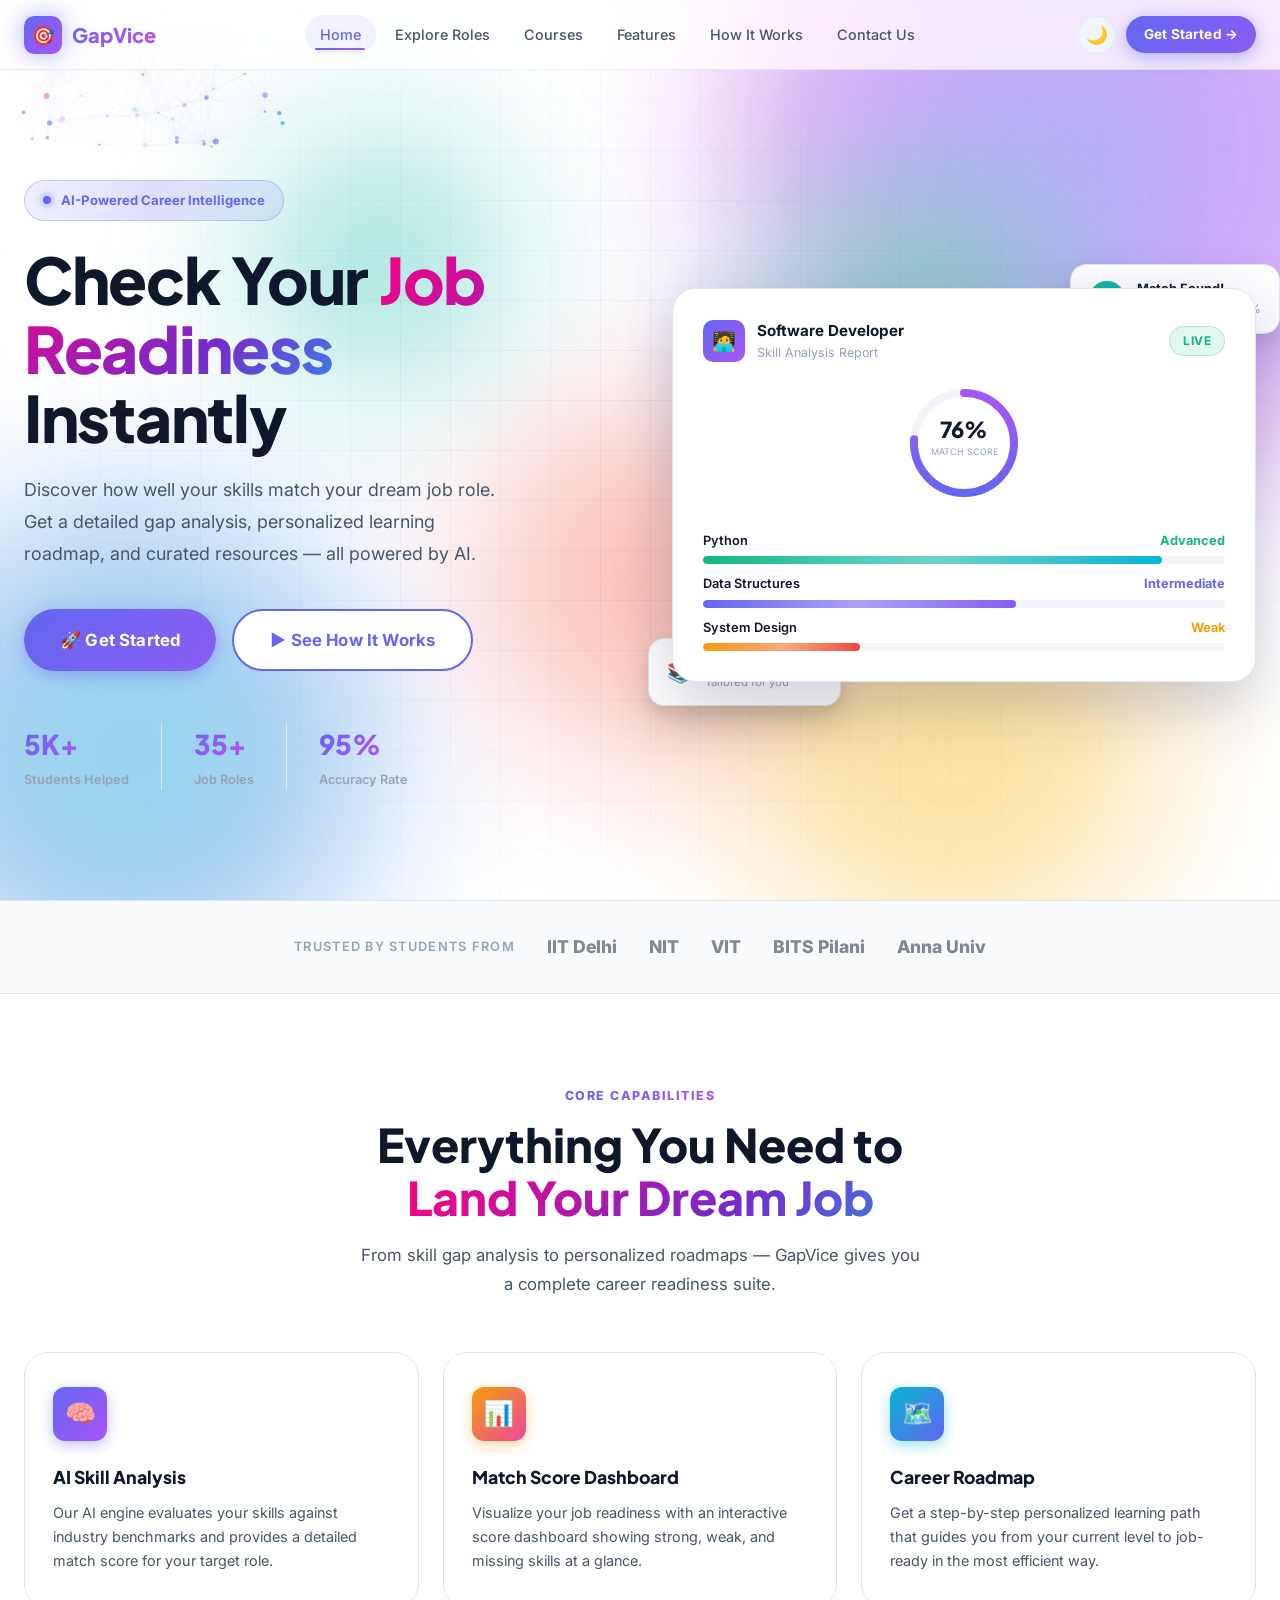
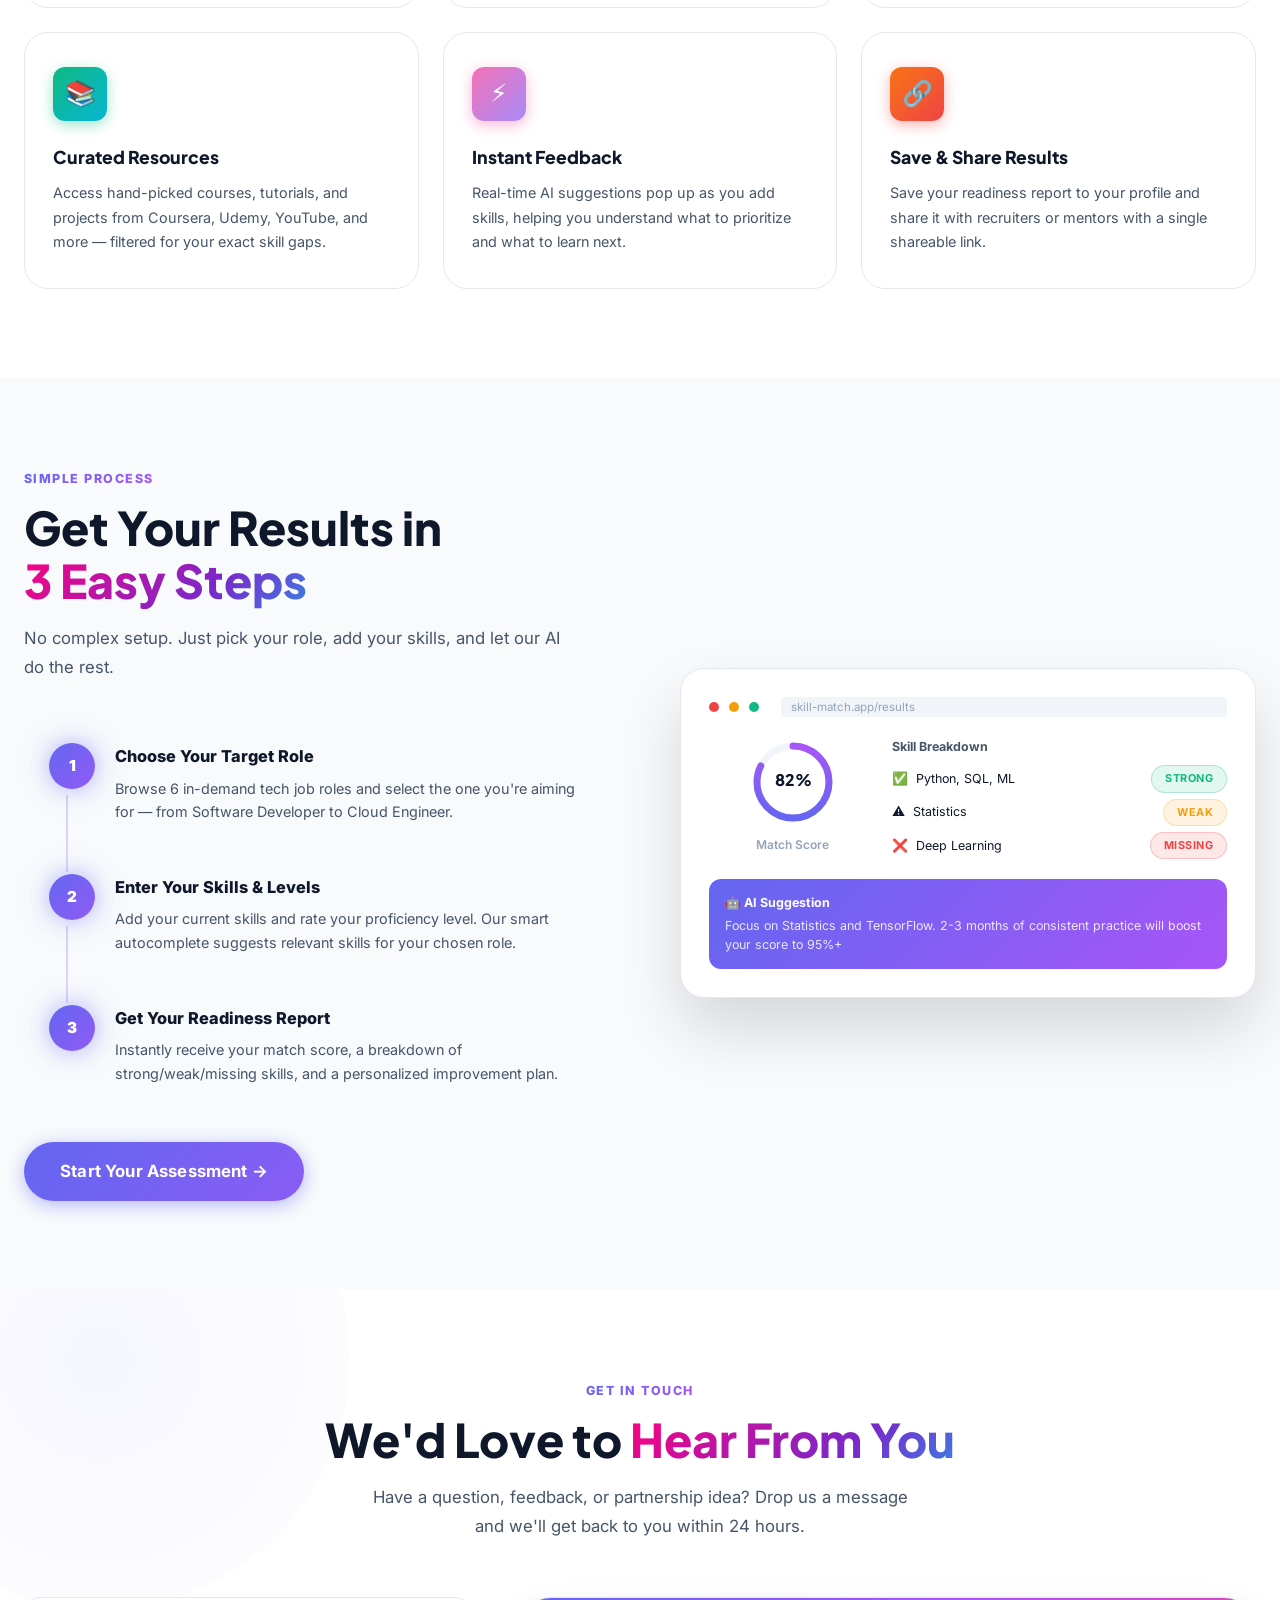
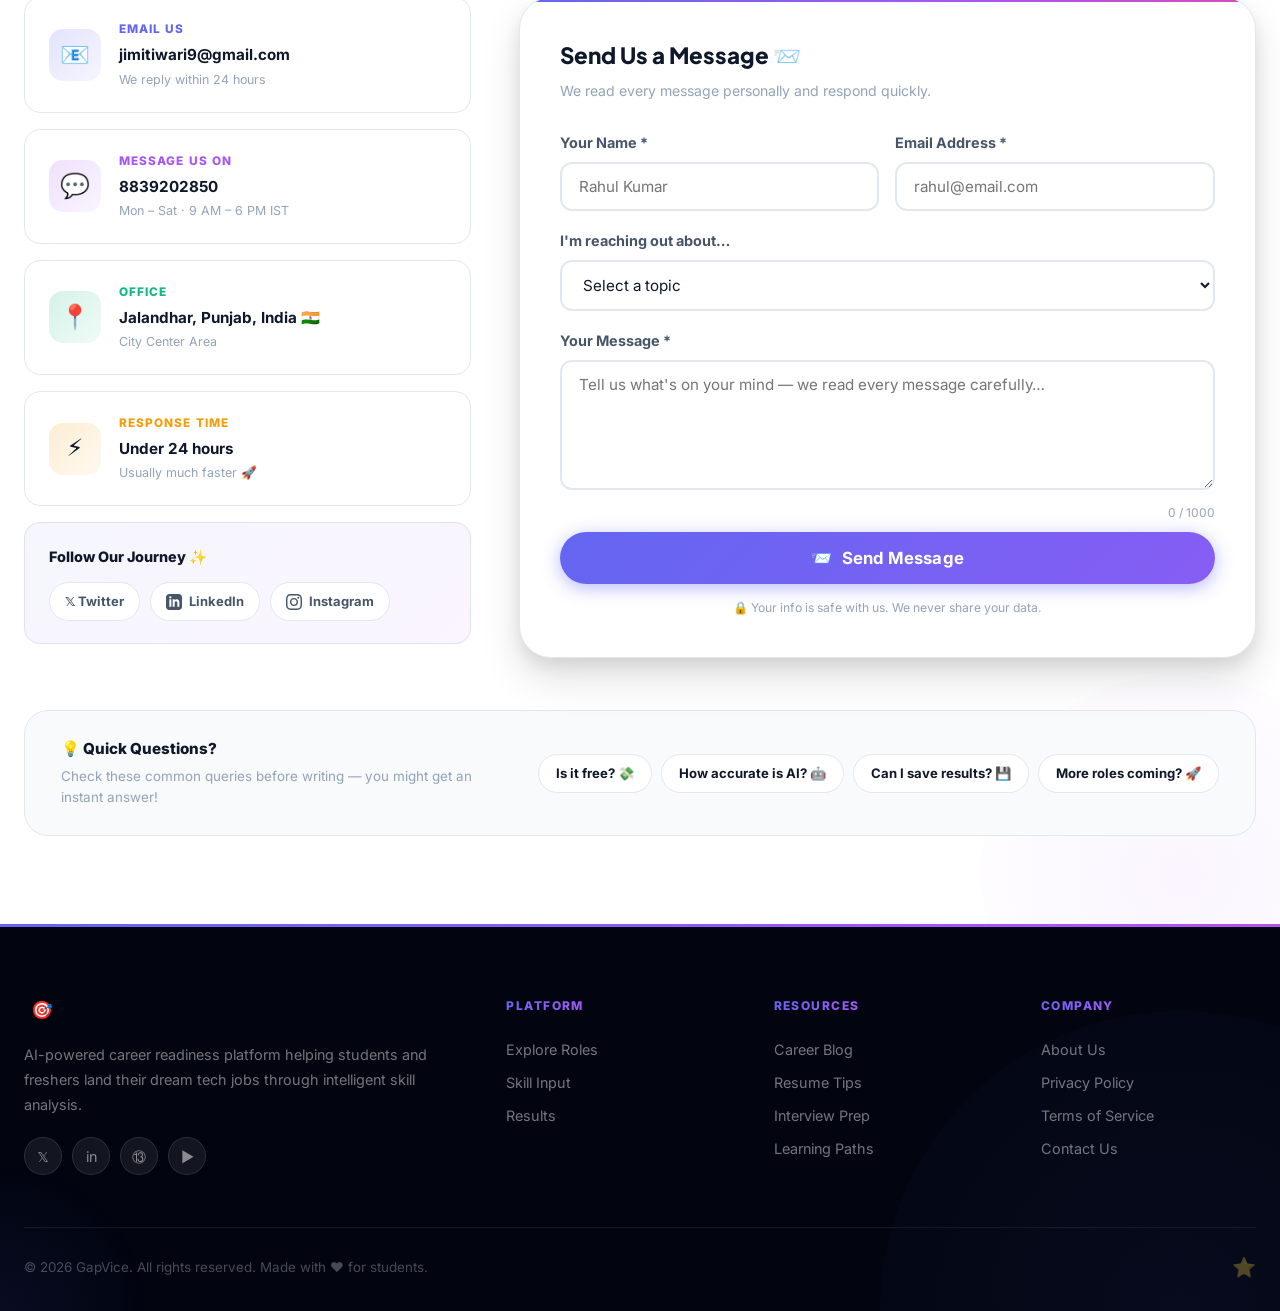
==== index.html @ 38e04fad "Update index.html" ====
<!DOCTYPE html>
<html lang="en" data-theme="light">

<head>
  <meta charset="UTF-8" />
  <meta name="viewport" content="width=device-width, initial-scale=1.0" />
  <title>GapVice — Check Your Job Readiness Instantly</title>
  <title>GapVice - Find Jobs Based on Your Skills</title>

<meta name="description" content="GapVice helps you find the best job roles based on your current skills and guides you to improve.">

<meta name="robots" content="index, follow">
  <link rel="stylesheet" href="styles.css?v=3" />
  <link rel="icon"
    href="data:image/svg+xml,<svg xmlns='http://www.w3.org/2000/svg' viewBox='0 0 100 100'><text y='.9em' font-size='90'>🎯</text></svg>" />
</head>

<body>

  <!-- ══════════ NAVBAR ══════════ -->
  <nav class="navbar" id="navbar">
    <div class="nav-container">
      <a href="index.html" class="nav-logo">
        <div class="logo-icon">🎯</div>
        <span>GapVice </span>
      </a>
      <div class="nav-links">
        <a href="index.html" class="nav-link active">Home</a>
        <a href="roles.html" class="nav-link">Explore Roles</a>
        <a href="courses.html" class="nav-link">Courses</a>
        <a href="#features" class="nav-link">Features</a>
        <a href="#how-it-works" class="nav-link">How It Works</a>
        <a href="#contact" class="nav-link">Contact Us</a>
      </div>
      <div class="nav-actions">
        <button class="btn-dark-mode" id="themeToggle" title="Toggle dark mode">🌙</button>
        <a href="roles.html" class="btn btn-primary btn-sm">Get Started →</a>
        <button class="nav-hamburger" id="hamburger" aria-label="Menu">
          <span></span><span></span><span></span>
        </button>
      </div>
    </div>
  </nav>

  <!-- Mobile Menu -->
  <div class="mobile-menu" id="mobileMenu">
    <a href="index.html" class="mobile-nav-link">🏠 Home</a>
    <a href="roles.html" class="mobile-nav-link">💼 Explore Roles</a>
    <a href="courses.html" class="mobile-nav-link">📚 Courses</a>
    <a href="#features" class="mobile-nav-link">⚡ Features</a>
    <a href="#how-it-works" class="mobile-nav-link">🗺️ How It Works</a>
    <a href="#contact" class="mobile-nav-link">✉️ Contact Us</a>
  </div>

  <!-- ══════════ HERO ══════════ -->
  <section class="hero" id="hero">
    <div class="hero-bg">
      <canvas id="particles-canvas"></canvas>
      <div class="hero-blob hero-blob-1"></div>
      <div class="hero-blob hero-blob-2"></div>
      <div class="hero-blob hero-blob-3"></div>
      <div class="hero-blob hero-blob-4"></div>
      <div class="hero-blob hero-blob-5"></div>
      <div class="hero-blob hero-blob-6"></div>
      <div class="hero-grid-pattern"></div>
    </div>

    <div class="hero-content">
      <!-- Left Column -->
      <div class="hero-left">
        <div class="hero-badge">
          <span class="dot"></span>
          AI-Powered Career Intelligence
        </div>
        <h1 class="hero-title" id="dynamicHeroTitle">
          Check Your <span class="text-gradient">Job Readiness</span><br />Instantly
        </h1>
        <p class="hero-desc" id="dynamicHeroDesc">
          Discover how well your skills match your dream job role. Get a detailed gap analysis, personalized learning
          roadmap, and curated resources — all powered by AI.
        </p>
        <div class="hero-actions">
          <a href="roles.html" class="btn btn-primary btn-lg" id="cta-hero">
            🚀 Get Started
          </a>
          <a href="#how-it-works" class="btn btn-secondary btn-lg">
            ▶ See How It Works
          </a>
        </div>
        <div class="hero-stats">
          <div>
            <div class="hero-stat-value" id="dynamicHeroStatStudents">5K+</div>
            <div class="hero-stat-label">Students Helped</div>
          </div>
          <div style="width:1px;background:var(--border)"></div>
          <div>
            <div class="hero-stat-value" id="dynamicHeroStatRoles">35+</div>
            <div class="hero-stat-label">Job Roles</div>
          </div>
          <div style="width:1px;background:var(--border)"></div>
          <div>
            <div class="hero-stat-value" id="dynamicHeroStatAccuracy">95%</div>
            <div class="hero-stat-label">Accuracy Rate</div>
          </div>
        </div>
      </div>

      <!-- Right Column - Visual -->
      <div class="hero-visual">
        <!-- Float card top-right -->
        <div class="hero-card-float hero-card-float-1">
          <div
            style="width:36px;height:36px;border-radius:50%;background:linear-gradient(135deg,#10b981,#06b6d4);display:flex;align-items:center;justify-content:center;font-size:1.1rem;flex-shrink:0;">
            ✅</div>
          <div>
            <div style="font-size:.8rem;font-weight:700;">Match Found!</div>
            <div style="font-size:.75rem;color:var(--text-muted);">Data Scientist — 84%</div>
          </div>
        </div>

        <!-- Main Card -->
        <div class="hero-card-main">
          <div style="display:flex;align-items:center;gap:12px;margin-bottom:20px;">
            <div
              style="width:42px;height:42px;border-radius:10px;background:linear-gradient(135deg,#6366f1,#a855f7);display:flex;align-items:center;justify-content:center;font-size:1.2rem;">
              🧑‍💻</div>
            <div>
              <div style="font-weight:700;font-size:.95rem;">Software Developer</div>
              <div style="font-size:.78rem;color:var(--text-muted);">Skill Analysis Report</div>
            </div>
            <div class="badge badge-success" style="margin-left:auto;">Live</div>
          </div>

          <!-- Mini circular score -->
          <div style="text-align:center;margin:16px 0 20px;">
            <svg width="120" height="120" viewBox="0 0 120 120">
              <circle cx="60" cy="60" r="50" fill="none" stroke="var(--surface)" stroke-width="8" />
              <circle cx="60" cy="60" r="50" fill="none" stroke="url(#heroGrad)" stroke-width="8" stroke-linecap="round"
                stroke-dasharray="314" stroke-dashoffset="75" transform="rotate(-90 60 60)" />
              <defs>
                <linearGradient id="heroGrad" x1="0%" y1="0%" x2="100%" y2="0%">
                  <stop offset="0%" stop-color="#6366f1" />
                  <stop offset="100%" stop-color="#a855f7" />
                </linearGradient>
              </defs>
              <text x="60" y="55" text-anchor="middle" font-size="22" font-weight="800" fill="var(--text-primary)"
                font-family="'Plus Jakarta Sans',sans-serif">76%</text>
              <text x="60" y="72" text-anchor="middle" font-size="9" fill="var(--text-muted)"
                font-family="Inter,sans-serif">MATCH SCORE</text>
            </svg>
          </div>

          <!-- Skill bars -->
          <div style="display:flex;flex-direction:column;gap:10px;">
            <div>
              <div style="display:flex;justify-content:space-between;font-size:.8rem;margin-bottom:5px;"><span
                  style="font-weight:600;">Python</span><span
                  style="color:var(--success);font-weight:700;">Advanced</span></div>
              <div class="progress-bar-wrap">
                <div class="progress-bar-fill" style="width:88%;background:linear-gradient(90deg,#10b981,#06b6d4);">
                </div>
              </div>
            </div>
            <div>
              <div style="display:flex;justify-content:space-between;font-size:.8rem;margin-bottom:5px;"><span
                  style="font-weight:600;">Data Structures</span><span
                  style="color:var(--primary);font-weight:700;">Intermediate</span></div>
              <div class="progress-bar-wrap">
                <div class="progress-bar-fill" style="width:60%;"></div>
              </div>
            </div>
            <div>
              <div style="display:flex;justify-content:space-between;font-size:.8rem;margin-bottom:5px;"><span
                  style="font-weight:600;">System Design</span><span
                  style="color:var(--warning);font-weight:700;">Weak</span></div>
              <div class="progress-bar-wrap">
                <div class="progress-bar-fill" style="width:30%;background:linear-gradient(90deg,#f59e0b,#ef4444);">
                </div>
              </div>
            </div>
          </div>
        </div>

        <!-- Float card bottom-left -->
        <div class="hero-card-float hero-card-float-2">
          <div style="font-size:1.3rem;">📚</div>
          <div>
            <div style="font-size:.78rem;font-weight:700;">3 Resources Found</div>
            <div style="font-size:.72rem;color:var(--text-muted);">Tailored for you</div>
          </div>
        </div>
      </div>
    </div>
  </section>

  <!-- ══════════ TRUSTED BY ══════════ -->
  <section
    style="padding:32px 0;border-top:1px solid var(--border);border-bottom:1px solid var(--border);background:var(--bg-secondary);">
    <div class="container">
      <div style="display:flex;align-items:center;gap:32px;flex-wrap:wrap;justify-content:center;">
        <span
          style="font-size:.8rem;font-weight:600;color:var(--text-muted);text-transform:uppercase;letter-spacing:.1em;">Trusted
          by students from</span>
        <div style="display:flex;gap:32px;flex-wrap:wrap;align-items:center;opacity:.5;">
          <span style="font-weight:800;font-size:1.1rem;">IIT Delhi</span>
          <span style="font-weight:800;font-size:1.1rem;">NIT</span>
          <span style="font-weight:800;font-size:1.1rem;">VIT</span>
          <span style="font-weight:800;font-size:1.1rem;">BITS Pilani</span>
          <span style="font-weight:800;font-size:1.1rem;">Anna Univ</span>
        </div>
      </div>
    </div>
  </section>

  <!-- ══════════ FEATURES ══════════ -->
  <section class="section" id="features">
    <div class="container">
      <div class="text-center" style="margin-bottom:52px;">
        <div class="section-label reveal">Core Capabilities</div>
        <h2 class="section-title reveal animate-delay-1">Everything You Need to<br /><span class="text-gradient">Land
            Your Dream Job</span></h2>
        <p class="section-desc reveal animate-delay-2" style="margin:0 auto;">From skill gap analysis to personalized
          roadmaps — GapVice gives you a complete career readiness suite.</p>
      </div>
      <div class="features-grid">
        <div class="feature-card reveal">
          <div class="feature-icon feature-icon-1">🧠</div>
          <div class="feature-title">AI Skill Analysis</div>
          <div class="feature-desc">Our AI engine evaluates your skills against industry benchmarks and provides a
            detailed match score for your target role.</div>
        </div>
        <div class="feature-card reveal animate-delay-1">
          <div class="feature-icon feature-icon-2">📊</div>
          <div class="feature-title">Match Score Dashboard</div>
          <div class="feature-desc">Visualize your job readiness with an interactive score dashboard showing strong,
            weak, and missing skills at a glance.</div>
        </div>
        <div class="feature-card reveal animate-delay-2">
          <div class="feature-icon feature-icon-3">🗺️</div>
          <div class="feature-title">Career Roadmap</div>
          <div class="feature-desc">Get a step-by-step personalized learning path that guides you from your current
            level to job-ready in the most efficient way.</div>
        </div>
        <div class="feature-card reveal animate-delay-3">
          <div class="feature-icon feature-icon-4">📚</div>
          <div class="feature-title">Curated Resources</div>
          <div class="feature-desc">Access hand-picked courses, tutorials, and projects from Coursera, Udemy, YouTube,
            and more — filtered for your exact skill gaps.</div>
        </div>
        <div class="feature-card reveal animate-delay-4">
          <div class="feature-icon feature-icon-5">⚡</div>
          <div class="feature-title">Instant Feedback</div>
          <div class="feature-desc">Real-time AI suggestions pop up as you add skills, helping you understand what to
            prioritize and what to learn next.</div>
        </div>
        <div class="feature-card reveal animate-delay-5">
          <div class="feature-icon feature-icon-6">🔗</div>
          <div class="feature-title">Save & Share Results</div>
          <div class="feature-desc">Save your readiness report to your profile and share it with recruiters or mentors
            with a single shareable link.</div>
        </div>
      </div>
    </div>
  </section>

  <!-- ══════════ HOW IT WORKS ══════════ -->
  <section class="section" id="how-it-works" style="background:var(--bg-secondary);">
    <div class="container">
      <div class="how-it-works-grid">
        <div>
          <div class="section-label reveal">Simple Process</div>
          <h2 class="section-title reveal animate-delay-1">Get Your Results in<br /><span class="text-gradient">3 Easy
              Steps</span></h2>
          <p class="section-desc reveal animate-delay-2">No complex setup. Just pick your role, add your skills, and let
            our AI do the rest.</p>
          <div style="margin-top:36px;">
            <div class="how-step reveal animate-delay-1">
              <div class="how-step-num">1</div>
              <div>
                <div class="how-step-title">Choose Your Target Role</div>
                <div class="how-step-desc">Browse 6 in-demand tech job roles and select the one you're aiming for — from
                  Software Developer to Cloud Engineer.</div>
              </div>
            </div>
            <div class="how-step reveal animate-delay-2">
              <div class="how-step-num">2</div>
              <div>
                <div class="how-step-title">Enter Your Skills & Levels</div>
                <div class="how-step-desc">Add your current skills and rate your proficiency level. Our smart
                  autocomplete suggests relevant skills for your chosen role.</div>
              </div>
            </div>
            <div class="how-step reveal animate-delay-3" style="margin-bottom:0;">
              <div class="how-step-num">3</div>
              <div>
                <div class="how-step-title">Get Your Readiness Report</div>
                <div class="how-step-desc">Instantly receive your match score, a breakdown of strong/weak/missing
                  skills, and a personalized improvement plan.</div>
              </div>
            </div>
          </div>
          <div style="margin-top:32px;" class="reveal animate-delay-4">
            <a href="roles.html" class="btn btn-primary btn-lg">Start Your Assessment →</a>
          </div>
        </div>
        <div class="reveal animate-delay-2">
          <!-- Visual mockup of Results Page -->
          <div
            style="background:var(--bg-card);border:1px solid var(--border);border-radius:var(--radius-lg);padding:28px;box-shadow:var(--shadow-xl);">
            <div style="display:flex;align-items:center;gap:10px;margin-bottom:20px;">
              <div style="width:10px;height:10px;border-radius:50%;background:#ef4444;"></div>
              <div style="width:10px;height:10px;border-radius:50%;background:#f59e0b;"></div>
              <div style="width:10px;height:10px;border-radius:50%;background:#10b981;"></div>
              <div
                style="flex:1;background:var(--surface);border-radius:4px;height:20px;margin-left:12px;display:flex;align-items:center;padding:0 10px;font-size:.72rem;color:var(--text-muted);">
                skill-match.app/results</div>
            </div>
            <div style="display:flex;gap:16px;margin-bottom:20px;">
              <div style="text-align:center;flex:1;">
                <svg width="90" height="90" viewBox="0 0 90 90">
                  <circle cx="45" cy="45" r="36" fill="none" stroke="var(--surface)" stroke-width="7" />
                  <circle cx="45" cy="45" r="36" fill="none" stroke="url(#g1)" stroke-width="7" stroke-linecap="round"
                    stroke-dasharray="226" stroke-dashoffset="40" transform="rotate(-90 45 45)" />
                  <defs>
                    <linearGradient id="g1" x1="0%" y1="0%" x2="100%">
                      <stop offset="0%" stop-color="#6366f1" />
                      <stop offset="100%" stop-color="#a855f7" />
                    </linearGradient>
                  </defs>
                  <text x="45" y="49" text-anchor="middle" font-size="16" font-weight="800" fill="var(--text-primary)"
                    font-family="'Plus Jakarta Sans',sans-serif">82%</text>
                </svg>
                <div style="font-size:.75rem;color:var(--text-muted);font-weight:600;">Match Score</div>
              </div>
              <div style="flex:2;">
                <div style="font-size:.78rem;font-weight:700;margin-bottom:8px;color:var(--text-secondary);">Skill
                  Breakdown</div>
                <div style="display:flex;flex-direction:column;gap:6px;">
                  <div style="display:flex;align-items:center;gap:8px;"><span style="font-size:.8rem;">✅</span><span
                      style="font-size:.78rem;flex:1;">Python, SQL, ML</span><span class="badge badge-success"
                      style="font-size:.68rem;">Strong</span></div>
                  <div style="display:flex;align-items:center;gap:8px;"><span style="font-size:.8rem;">⚠️</span><span
                      style="font-size:.78rem;flex:1;">Statistics</span><span class="badge badge-warning"
                      style="font-size:.68rem;">Weak</span></div>
                  <div style="display:flex;align-items:center;gap:8px;"><span style="font-size:.8rem;">❌</span><span
                      style="font-size:.78rem;flex:1;">Deep Learning</span><span class="badge badge-danger"
                      style="font-size:.68rem;">Missing</span></div>
                </div>
              </div>
            </div>
            <div
              style="background:linear-gradient(135deg,#6366f1,#a855f7);border-radius:var(--radius);padding:14px 16px;color:#fff;">
              <div style="font-size:.78rem;font-weight:700;margin-bottom:4px;">🤖 AI Suggestion</div>
              <div style="font-size:.78rem;opacity:.85;line-height:1.5;">Focus on Statistics and TensorFlow. 2-3 months
                of consistent practice will boost your score to 95%+</div>
            </div>
          </div>
        </div>
      </div>
    </div>
  </section>





  <!-- ══════════ CONTACT US ══════════ -->
  <section class="section" id="contact" style="background:var(--bg);position:relative;overflow:hidden;">

    <!-- Ambient orbs -->
    <div
      style="position:absolute;width:500px;height:500px;border-radius:50%;background:radial-gradient(circle,rgba(99,102,241,.06),transparent);top:-180px;left:-150px;pointer-events:none;">
    </div>
    <div
      style="position:absolute;width:400px;height:400px;border-radius:50%;background:radial-gradient(circle,rgba(168,85,247,.06),transparent);bottom:-150px;right:-100px;pointer-events:none;animation:float 7s ease-in-out infinite;">
    </div>

    <div class="container" style="position:relative;z-index:1;">

      <!-- Header -->
      <div class="text-center" style="margin-bottom:56px;">
        <div class="section-label reveal">Get In Touch</div>
        <h2 class="section-title reveal animate-delay-1">We'd Love to <span class="text-gradient">Hear From You</span>
        </h2>
        <p class="section-desc reveal animate-delay-2" style="margin:0 auto;">Have a question, feedback, or partnership
          idea? Drop us a message and we'll get back to you within 24 hours.</p>
      </div>

      <div class="contact-grid">

        <!-- LEFT: Info Cards -->
        <div style="display:flex;flex-direction:column;gap:16px;" class="reveal-left">

          <a href="mailto:jimitiwari9@gmil.com" id="dynamicEmailLink"
            style="display:flex;align-items:center;gap:18px;padding:22px 24px;background:var(--bg-card);border:1px solid var(--border);border-radius:var(--radius-md);transition:all .35s cubic-bezier(.34,1.56,.64,1);"
            onmouseover="this.style.transform='translateX(8px)';this.style.borderColor='rgba(99,102,241,.35)';this.style.boxShadow='0 10px 30px rgba(99,102,241,.1)'"
            onmouseout="this.style.transform='';this.style.borderColor='';this.style.boxShadow=''">
            <div
              style="width:52px;height:52px;border-radius:14px;background:linear-gradient(135deg,rgba(99,102,241,.18),rgba(99,102,241,.06));display:flex;align-items:center;justify-content:center;font-size:1.5rem;flex-shrink:0;">
              📧</div>
            <div>
              <div
                style="font-size:.74rem;font-weight:800;text-transform:uppercase;letter-spacing:.09em;color:var(--primary);margin-bottom:4px;">
                Email Us</div>
              <div style="font-weight:700;font-size:.95rem;color:var(--text-primary);" id="dynamicEmailText">
                jimitiwari9@gmail.com</div>
              <div style="font-size:.78rem;color:var(--text-muted);margin-top:2px;">We reply within 24 hours</div>
            </div>
          </a>

          <div
            style="display:flex;align-items:center;gap:18px;padding:22px 24px;background:var(--bg-card);border:1px solid var(--border);border-radius:var(--radius-md);transition:all .35s cubic-bezier(.34,1.56,.64,1);"
            onmouseover="this.style.transform='translateX(8px)';this.style.borderColor='rgba(168,85,247,.35)';this.style.boxShadow='0 10px 30px rgba(168,85,247,.1)'"
            onmouseout="this.style.transform='';this.style.borderColor='';this.style.boxShadow=''">
            <div
              style="width:52px;height:52px;border-radius:14px;background:linear-gradient(135deg,rgba(168,85,247,.18),rgba(168,85,247,.06));display:flex;align-items:center;justify-content:center;font-size:1.5rem;flex-shrink:0;">
              💬</div>
            <div>
              <div
                style="font-size:.74rem;font-weight:800;text-transform:uppercase;letter-spacing:.09em;color:var(--secondary);margin-bottom:4px;">
                Message Us on</div>
              <div style="font-weight:700;font-size:.95rem;">8839202850</div>
              <div style="font-size:.78rem;color:var(--text-muted);margin-top:2px;">Mon – Sat · 9 AM – 6 PM IST</div>
            </div>
          </div>

          <div
            style="display:flex;align-items:center;gap:18px;padding:22px 24px;background:var(--bg-card);border:1px solid var(--border);border-radius:var(--radius-md);transition:all .35s cubic-bezier(.34,1.56,.64,1);"
            onmouseover="this.style.transform='translateX(8px)';this.style.borderColor='rgba(16,185,129,.35)';this.style.boxShadow='0 10px 30px rgba(16,185,129,.1)'"
            onmouseout="this.style.transform='';this.style.borderColor='';this.style.boxShadow=''">
            <div
              style="width:52px;height:52px;border-radius:14px;background:linear-gradient(135deg,rgba(16,185,129,.18),rgba(16,185,129,.06));display:flex;align-items:center;justify-content:center;font-size:1.5rem;flex-shrink:0;">
              📍</div>
            <div>
              <div
                style="font-size:.74rem;font-weight:800;text-transform:uppercase;letter-spacing:.09em;color:var(--success);margin-bottom:4px;">
                Office</div>
              <div style="font-weight:700;font-size:.95rem;" id="dynamicAddressText">Jalandhar, Punjab, India 🇮🇳</div>
              <div style="font-size:.78rem;color:var(--text-muted);margin-top:2px;">City Center Area</div>
            </div>
          </div>

          <div
            style="display:flex;align-items:center;gap:18px;padding:22px 24px;background:var(--bg-card);border:1px solid var(--border);border-radius:var(--radius-md);transition:all .35s cubic-bezier(.34,1.56,.64,1);"
            onmouseover="this.style.transform='translateX(8px)';this.style.borderColor='rgba(245,158,11,.35)';this.style.boxShadow='0 10px 30px rgba(245,158,11,.1)'"
            onmouseout="this.style.transform='';this.style.borderColor='';this.style.boxShadow=''">
            <div
              style="width:52px;height:52px;border-radius:14px;background:linear-gradient(135deg,rgba(245,158,11,.18),rgba(245,158,11,.06));display:flex;align-items:center;justify-content:center;font-size:1.5rem;flex-shrink:0;">
              ⚡</div>
            <div>
              <div
                style="font-size:.74rem;font-weight:800;text-transform:uppercase;letter-spacing:.09em;color:var(--warning);margin-bottom:4px;">
                Response Time</div>
              <div style="font-weight:700;font-size:.95rem;">Under 24 hours</div>
              <div style="font-size:.78rem;color:var(--text-muted);margin-top:2px;">Usually much faster 🚀</div>
            </div>
          </div>

          <!-- Social row -->
          <div
            style="padding:22px 24px;background:linear-gradient(135deg,rgba(99,102,241,.06),rgba(168,85,247,.06));border:1px solid rgba(99,102,241,.15);border-radius:var(--radius-md);">
            <div style="font-weight:800;font-size:.9rem;margin-bottom:14px;">Follow Our Journey ✨</div>
            <div style="display:flex;gap:10px;flex-wrap:wrap;">
              <a href="#"
                style="display:flex;align-items:center;gap:7px;padding:8px 15px;border-radius:var(--radius-full);background:var(--bg-card);border:1px solid var(--border);font-size:.81rem;font-weight:700;color:var(--text-secondary);transition:all .3s cubic-bezier(.34,1.56,.64,1);"
                onmouseover="this.style.background='#1d9bf0';this.style.color='#fff';this.style.borderColor='transparent';this.style.transform='translateY(-3px)';this.style.boxShadow='0 6px 16px rgba(29,155,240,.4)'"
                onmouseout="this.style.background='';this.style.color='';this.style.borderColor='';this.style.transform='';this.style.boxShadow=''">𝕏
                Twitter</a>
              <a href="#" id="dynamicLinkedIn"
                style="display:flex;align-items:center;gap:7px;padding:8px 15px;border-radius:var(--radius-full);background:var(--bg-card);border:1px solid var(--border);font-size:.81rem;font-weight:700;color:var(--text-secondary);transition:all .3s cubic-bezier(.34,1.56,.64,1);"
                onmouseover="this.style.background='#0a66c2';this.style.color='#fff';this.style.borderColor='transparent';this.style.transform='translateY(-3px)';this.style.boxShadow='0 6px 16px rgba(10,102,194,.4)'"
                onmouseout="this.style.background='';this.style.color='';this.style.borderColor='';this.style.transform='';this.style.boxShadow=''">
                <svg width="16" height="16" viewBox="0 0 24 24" fill="currentColor">
                  <path
                    d="M19 0h-14c-2.761 0-5 2.239-5 5v14c0 2.761 2.239 5 5 5h14c2.762 0 5-2.239 5-5v-14c0-2.761-2.238-5-5-5zm-11 19h-3v-11h3v11zm-1.5-12.268c-.966 0-1.75-.79-1.75-1.764s.784-1.764 1.75-1.764 1.75.79 1.75 1.764-.783 1.764-1.75 1.764zm13.5 12.268h-3v-5.604c0-3.368-4-3.113-4 0v5.604h-3v-11h3v1.765c1.396-2.586 7-2.777 7 2.476v6.759z" />
                </svg>
                LinkedIn</a>
              <a href="#" id="dynamicInstagram"
                style="display:flex;align-items:center;gap:7px;padding:8px 15px;border-radius:var(--radius-full);background:var(--bg-card);border:1px solid var(--border);font-size:.81rem;font-weight:700;color:var(--text-secondary);transition:all .3s cubic-bezier(.34,1.56,.64,1);"
                onmouseover="this.style.background='#e1306c';this.style.color='#fff';this.style.borderColor='transparent';this.style.transform='translateY(-3px)';this.style.boxShadow='0 6px 16px rgba(225,48,108,.4)'"
                onmouseout="this.style.background='';this.style.color='';this.style.borderColor='';this.style.transform='';this.style.boxShadow=''">
                <svg width="16" height="16" viewBox="0 0 24 24" fill="currentColor">
                  <path
                    d="M12 2.163c3.204 0 3.584.012 4.85.07 3.252.148 4.771 1.691 4.919 4.919.058 1.265.069 1.645.069 4.849 0 3.205-.012 3.584-.069 4.849-.149 3.225-1.664 4.771-4.919 4.919-1.266.058-1.644.07-4.85.07-3.204 0-3.584-.012-4.849-.07-3.26-.149-4.771-1.699-4.919-4.92-.058-1.265-.07-1.644-.07-4.849 0-3.204.013-3.583.07-4.849.149-3.227 1.664-4.771 4.919-4.919 1.266-.057 1.645-.069 4.849-.069zm0-2.163c-3.259 0-3.667.014-4.947.072-4.358.2-6.78 2.618-6.98 6.98-.059 1.281-.073 1.689-.073 4.948 0 3.259.014 3.668.072 4.948.2 4.358 2.618 6.78 6.98 6.98 1.281.058 1.689.072 4.948.072 3.259 0 3.668-.014 4.948-.072 4.354-.2 6.782-2.618 6.979-6.98.059-1.28.073-1.689.073-4.948 0-3.259-.014-3.667-.072-4.947-.196-4.354-2.617-6.78-6.979-6.98-1.281-.059-1.69-.073-4.949-.073zm0 5.838c-3.403 0-6.162 2.759-6.162 6.162s2.759 6.163 6.162 6.163 6.162-2.759 6.162-6.163c0-3.403-2.759-6.162-6.162-6.162zm0 10.162c-2.209 0-4-1.79-4-4 0-2.209 1.791-4 4-4s4 1.791 4 4c0 2.21-1.791 4-4 4zm6.406-11.845c-.796 0-1.441.645-1.441 1.44s.645 1.44 1.441 1.44c.795 0 1.439-.645 1.439-1.44s-.644-1.44-1.439-1.44z" />
                </svg>
                Instagram</a>
            </div>
          </div>

        </div>

        <!-- RIGHT: Contact Form -->
        <div class="reveal-right">
          <div
            style="background:var(--bg-card);border:1px solid var(--border);border-radius:var(--radius-xl);padding:40px;box-shadow:var(--shadow-lg);position:relative;overflow:hidden;">

            <!-- Animated top border -->
            <div
              style="position:absolute;top:0;left:0;right:0;height:4px;background:linear-gradient(90deg,#6366f1,#a855f7,#ec4899,#06b6d4,#10b981,#6366f1);background-size:300%;animation:gradientMove 3s ease infinite;border-radius:4px 4px 0 0;">
            </div>

            <div style="margin-bottom:28px;">
              <h3 style="font-family:var(--font-display);font-weight:900;font-size:1.4rem;margin-bottom:6px;">Send Us a
                Message 📨</h3>
              <p style="font-size:.88rem;color:var(--text-muted);">We read every message personally and respond quickly.
              </p>
            </div>

            <form id="contactForm" onsubmit="submitContact(event)" novalidate>

              <!-- Name + Email -->
              <div style="display:grid;grid-template-columns:1fr 1fr;gap:16px;margin-bottom:18px;">
                <div class="form-group" style="margin:0;">
                  <label class="form-label" for="ctName">Your Name *</label>
                  <input type="text" id="ctName" class="form-input" placeholder="Rahul Kumar" required />
                </div>
                <div class="form-group" style="margin:0;">
                  <label class="form-label" for="ctEmail">Email Address *</label>
                  <input type="email" id="ctEmail" class="form-input" placeholder="rahul@email.com" required />
                </div>
              </div>

              <!-- Topic -->
              <div class="form-group" style="margin-bottom:18px;">
                <label class="form-label" for="ctSubject">I'm reaching out about…</label>
                <select id="ctSubject" class="form-select">
                  <option value="">Select a topic</option>
                  <option value="feedback">💬 Product Feedback</option>
                  <option value="bug">🐛 Report a Bug</option>
                  <option value="feature">💡 Feature Request</option>
                  <option value="partnership">🤝 Partnership / Collaboration</option>
                  <option value="career">🎓 Career Guidance</option>
                  <option value="other">📩 Other</option>
                </select>
              </div>

              <!-- Message -->
              <div class="form-group" style="margin-bottom:10px;">
                <label class="form-label" for="ctMessage">Your Message *</label>
                <textarea id="ctMessage" class="form-textarea" rows="5"
                  placeholder="Tell us what's on your mind — we read every message carefully…"
                  style="resize:vertical;min-height:130px;"
                  oninput="document.getElementById('charCount').textContent=this.value.length+' / 1000';this.value=this.value.slice(0,1000);"
                  required></textarea>
                <div style="display:flex;justify-content:flex-end;margin-top:5px;">
                  <span id="charCount" style="font-size:.75rem;color:var(--text-muted);">0 / 1000</span>
                </div>
              </div>

              <!-- Error / Success banners -->
              <div id="ctError"
                style="display:none;padding:12px 16px;background:rgba(239,68,68,.08);border:1px solid rgba(239,68,68,.2);border-radius:var(--radius);color:var(--danger);font-size:.86rem;font-weight:600;margin-bottom:16px;">
                ⚠️ Please fill in your name, a valid email, and a message.
              </div>
              <div id="ctSuccess"
                style="display:none;padding:16px 20px;background:rgba(16,185,129,.08);border:1px solid rgba(16,185,129,.25);border-radius:var(--radius);color:var(--success);font-size:.9rem;font-weight:700;margin-bottom:16px;text-align:center;animation:bounceIn .5s cubic-bezier(.34,1.56,.64,1);">
                🎉 Message sent! We'll reply within 24 hours.
              </div>

              <!-- Submit -->
              <button type="submit" class="btn btn-primary btn-lg" id="ctSubmitBtn"
                style="width:100%;justify-content:center;gap:10px;">
                <span id="ctBtnIcon">📨</span>
                <span id="ctBtnText">Send Message</span>
              </button>

              <p style="text-align:center;margin-top:14px;font-size:.76rem;color:var(--text-muted);">🔒 Your info is
                safe with us. We never share your data.</p>
            </form>
          </div>
        </div>

      </div>

      <!-- FAQ Quick Chips -->
      <div
        style="margin-top:52px;padding:26px 36px;background:var(--bg-secondary);border:1px solid var(--border);border-radius:var(--radius-lg);display:flex;align-items:center;gap:24px;flex-wrap:wrap;"
        class="reveal">
        <div style="flex:1;min-width:200px;">
          <div style="font-weight:800;font-size:.95rem;margin-bottom:4px;">💡 Quick Questions?</div>
          <div style="font-size:.84rem;color:var(--text-muted);">Check these common queries before writing — you might
            get an instant answer!</div>
        </div>
        <div style="display:flex;gap:9px;flex-wrap:wrap;flex-shrink:0;">
          <div
            style="padding:8px 17px;border:1.5px solid var(--border);border-radius:var(--radius-full);font-size:.82rem;font-weight:700;background:var(--bg-card);cursor:pointer;transition:all .3s cubic-bezier(.34,1.56,.64,1);"
            onmouseover="this.style.borderColor='#6366f1';this.style.color='#6366f1';this.style.transform='translateY(-3px)';this.style.boxShadow='0 4px 14px rgba(99,102,241,.2)'"
            onmouseout="this.style.borderColor='';this.style.color='';this.style.transform='';this.style.boxShadow=''"
            onclick="showFAQ('free')">
            Is it free? 💸</div>
          <div
            style="padding:8px 17px;border:1.5px solid var(--border);border-radius:var(--radius-full);font-size:.82rem;font-weight:700;background:var(--bg-card);cursor:pointer;transition:all .3s cubic-bezier(.34,1.56,.64,1);"
            onmouseover="this.style.borderColor='#a855f7';this.style.color='#a855f7';this.style.transform='translateY(-3px)';this.style.boxShadow='0 4px 14px rgba(168,85,247,.2)'"
            onmouseout="this.style.borderColor='';this.style.color='';this.style.transform='';this.style.boxShadow=''"
            onclick="showFAQ('accuracy')">
            How accurate is AI? 🤖</div>
          <div
            style="padding:8px 17px;border:1.5px solid var(--border);border-radius:var(--radius-full);font-size:.82rem;font-weight:700;background:var(--bg-card);cursor:pointer;transition:all .3s cubic-bezier(.34,1.56,.64,1);"
            onmouseover="this.style.borderColor='#06b6d4';this.style.color='#06b6d4';this.style.transform='translateY(-3px)';this.style.boxShadow='0 4px 14px rgba(6,182,212,.2)'"
            onmouseout="this.style.borderColor='';this.style.color='';this.style.transform='';this.style.boxShadow=''"
            onclick="showFAQ('save')">
            Can I save results? 💾</div>
          <div
            style="padding:8px 17px;border:1.5px solid var(--border);border-radius:var(--radius-full);font-size:.82rem;font-weight:700;background:var(--bg-card);cursor:pointer;transition:all .3s cubic-bezier(.34,1.56,.64,1);"
            onmouseover="this.style.borderColor='#10b981';this.style.color='#10b981';this.style.transform='translateY(-3px)';this.style.boxShadow='0 4px 14px rgba(16,185,129,.2)'"
            onmouseout="this.style.borderColor='';this.style.color='';this.style.transform='';this.style.boxShadow=''"
            onclick="showFAQ('roles')">
            More roles coming? 🚀</div>
        </div>
      </div>

    </div>
  </section>

  <!-- ══════════ FOOTER ══════════ -->
  <footer class="footer">
    <div class="container">
      <div class="footer-grid">
        <div>
          <div style="display:flex;align-items:center;gap:10px;margin-bottom:12px;">
            <div
              style="width:36px;height:36px;background:var(--gradient-primary);border-radius:8px;display:flex;align-items:center;justify-content:center;font-size:1.1rem;">
              🎯</div>
            <span
              style="font-family:var(--font-display);font-weight:800;font-size:1.1rem;background:var(--gradient-primary);-webkit-background-clip:text;-webkit-text-fill-color:transparent;background-clip:text;">GapVice
              AI</span>
          </div>
          <div class="footer-brand-desc">AI-powered career readiness platform helping students and freshers land their
            dream tech jobs through intelligent skill analysis.</div>
          <div class="footer-social" style="margin-top:20px;">
            <a href="#" class="footer-social-btn">𝕏</a>
            <a href="#" class="footer-social-btn">in</a>
            <a href="#" class="footer-social-btn" title="Instagram">⑬</a>
            <a href="#" class="footer-social-btn">▶</a>
          </div>
        </div>
        <div>
          <div class="footer-col-title">Platform</div>
          <a href="roles.html" class="footer-link">Explore Roles</a>
          <a href="skills.html" class="footer-link">Skill Input</a>
          <a href="results.html" class="footer-link">Results</a>
        </div>
        <div>
          <div class="footer-col-title">Resources</div>
          <a href="#" class="footer-link">Career Blog</a>
          <a href="#" class="footer-link">Resume Tips</a>
          <a href="#" class="footer-link">Interview Prep</a>
          <a href="#" class="footer-link">Learning Paths</a>
        </div>
        <div>
          <div class="footer-col-title">Company</div>
          <a href="#" class="footer-link">About Us</a>
          <a href="#" class="footer-link">Privacy Policy</a>
          <a href="#" class="footer-link">Terms of Service</a>
          <a href="#contact" class="footer-link">Contact Us</a>
        </div>
      </div>
      <div class="footer-bottom">
        <div class="footer-copy">© 2026 GapVice. All rights reserved. Made with ❤️ for students.</div>
        <div style="display:flex; align-items:center; gap:16px;">

          <a href="admin.html"
            style="font-size: 1.2rem; text-decoration: none; color: rgba(255,255,255,0.3); transition: transform 0.3s, color 0.3s;"
            onmouseover="this.style.color='#D4A017'; this.style.transform='scale(1.2)'"
            onmouseout="this.style.color='rgba(255,255,255,0.3)'; this.style.transform='scale(1)'"
            title="Admin Dashboard">⭐</a>
        </div>
      </div>
    </div>
  </footer>

  <!-- Toast Container -->
  <div class="toast-container" id="toastContainer"></div>

  <!-- FAQ Modal -->
  <div id="faqModal"
    style="display:none;position:fixed;top:0;left:0;width:100%;height:100%;background:rgba(0,0,0,0.5);z-index:9999;align-items:center;justify-content:center;backdrop-filter:blur(4px);">
    <div
      style="background:var(--bg);border:1px solid var(--border);border-radius:var(--radius-xl);padding:32px;max-width:400px;width:90%;box-shadow:var(--shadow-xl);position:relative;animation:bounceIn 0.4s cubic-bezier(0.34, 1.56, 0.64, 1);">
      <button onclick="document.getElementById('faqModal').style.display='none'"
        style="position:absolute;top:16px;right:16px;background:none;border:none;font-size:1.5rem;cursor:pointer;color:var(--text-muted);">&times;</button>
      <div id="faqIcon" style="font-size:2.5rem;margin-bottom:16px;"></div>
      <h3 id="faqTitle" style="font-size:1.2rem;margin-bottom:12px;font-weight:800;"></h3>
      <p id="faqAnswer" style="font-size:0.95rem;color:var(--text-secondary);line-height:1.6;"></p>
    </div>
  </div>

  <script src="app.js?v=2"></script>
  <script>
    /* ── Contact Form ── */
    function submitContact(e) {
      e.preventDefault();
      const name = document.getElementById('ctName').value.trim();
      const email = document.getElementById('ctEmail').value.trim();
      const message = document.getElementById('ctMessage').value.trim();
      const subject = document.getElementById('ctSubject').value;
      const errEl = document.getElementById('ctError');
      const sucEl = document.getElementById('ctSuccess');
      const btn = document.getElementById('ctSubmitBtn');
      const btnIcon = document.getElementById('ctBtnIcon');
      const btnText = document.getElementById('ctBtnText');

      // Validate
      const emailOk = /^[^\s@]+@[^\s@]+\.[^\s@]+$/.test(email);
      if (!name || !emailOk || !message) {
        errEl.style.display = 'block';
        sucEl.style.display = 'none';
        // Shake animation on fields
        ['ctName', 'ctEmail', 'ctMessage'].forEach(id => {
          const el = document.getElementById(id);
          if (!el.value.trim() || (id === 'ctEmail' && !emailOk)) {
            el.classList.add('error');
            el.style.animation = 'none';
            el.style.borderColor = 'var(--danger)';
            setTimeout(() => { el.classList.remove('error'); el.style.borderColor = ''; }, 2000);
          }
        });
        return;
      }

      errEl.style.display = 'none';

      // Loading state
      btn.disabled = true;
      btnIcon.textContent = '⏳';
      btnText.textContent = 'Preparing...';
      btn.style.opacity = '.85';

      const phone = "918839202850";
      const whatsappMessage = `Hello team skill Match this is:
*Name:* ${name}
*Email:* ${email}
*Topic:* ${subject || 'Not specified'}
*Message:* ${message}`;

      const whatsappUrl = `https://wa.me/${phone}?text=${encodeURIComponent(whatsappMessage)}`;
      window.open(whatsappUrl, '_blank');

      // Update UI
      setTimeout(() => {
        btnIcon.textContent = '✅';
        btnText.textContent = 'Redirected!';
        btn.style.background = 'linear-gradient(135deg,#10b981,#06b6d4)';
        sucEl.textContent = '🎉 Redirecting to WhatsApp...';
        sucEl.style.display = 'block';
        sucEl.scrollIntoView({ behavior: 'smooth', block: 'nearest' });
        document.getElementById('contactForm').reset();
        document.getElementById('charCount').textContent = '0 / 1000';

        setTimeout(() => {
          btn.disabled = false;
          btnIcon.textContent = '📨';
          btnText.textContent = 'Send Message';
          btn.style.background = '';
          btn.style.opacity = '';
          sucEl.style.display = 'none';
        }, 5000);
      }, 500);
    }

    /* ── FAQ Modal Logic ── */
    function showFAQ(type) {
      const modal = document.getElementById('faqModal');
      const icon = document.getElementById('faqIcon');
      const title = document.getElementById('faqTitle');
      const answer = document.getElementById('faqAnswer');

      const faqs = {
        free: { icon: '💸', title: 'Is it free?', answer: 'Yes! GapVice is completely free to use for students. We believe career guidance should be accessible to everyone.' },
        accuracy: { icon: '🤖', title: 'How accurate is the AI?', answer: 'Our AI engine is trained on thousands of real-world job descriptions and industry benchmarks to provide a highly accurate and realistic match score.' },
        save: { icon: '💾', title: 'Can I save my results?', answer: 'Yes, you can easily save results, print your personalized roadmap as a PDF, or copy a shareable link to review later.' },
        roles: { icon: '🚀', title: 'Are more roles coming?', answer: 'Absolutely! We are continuously adding new job roles across different domains including Management, Marketing, Design, and more.' }
      };

      if (faqs[type]) {
        icon.textContent = faqs[type].icon;
        title.textContent = faqs[type].title;
        answer.textContent = faqs[type].answer;
        modal.style.display = 'flex';
      }
    }

    // Close modal if user clicks outside of it
    window.addEventListener('click', function (event) {
      const modal = document.getElementById('faqModal');
      if (event.target === modal) {
        modal.style.display = 'none';
      }
    });
  </script>
</body>

</html>
---- styles.css ----
/* =========================================
   Skill Match — Enhanced Design System v2
   Rich Colors · Deep Animations · Premium Feel
   ========================================= */

@import url('https://fonts.googleapis.com/css2?family=Inter:wght@300;400;500;600;700;800;900&family=Plus+Jakarta+Sans:wght@400;500;600;700;800;900&display=swap');

/* ══════════════════════════════════════════
   CSS CUSTOM PROPERTIES
══════════════════════════════════════════ */
:root {
  /* Core palette */
  --primary:        #6366f1;
  --primary-dark:   #4f46e5;
  --primary-light:  #818cf8;
  --primary-glow:   rgba(99,102,241,.45);

  --secondary:      #a855f7;
  --secondary-dark: #9333ea;
  --secondary-light:#c084fc;
  --secondary-glow: rgba(168,85,247,.45);

  --accent:         #06b6d4;
  --accent-dark:    #0891b2;
  --accent-glow:    rgba(6,182,212,.4);

  --pink:           #ec4899;
  --pink-light:     #f472b6;
  --pink-glow:      rgba(236,72,153,.4);

  --orange:         #f97316;
  --orange-light:   #fb923c;

  --success:        #10b981;
  --success-dark:   #059669;
  --warning:        #f59e0b;
  --danger:         #ef4444;
  --info:           #3b82f6;

  /* Backgrounds */
  --bg:             #ffffff;
  --bg-secondary:   #f8fafc;
  --bg-card:        #ffffff;
  --surface:        #f1f5f9;
  --surface-hover:  #e2e8f0;
  --border:         #e2e8f0;
  --border-focus:   #6366f1;

  /* Text */
  --text-primary:   #0f172a;
  --text-secondary: #475569;
  --text-muted:     #94a3b8;
  --text-inverse:   #ffffff;

  /* Gradients */
  --grad-primary:   linear-gradient(135deg,#6366f1 0%,#a855f7 100%);
  --grad-aurora:    linear-gradient(135deg,#6366f1 0%,#a855f7 40%,#ec4899 100%);
  --grad-ocean:     linear-gradient(135deg,#06b6d4 0%,#6366f1 100%);
  --grad-fire:      linear-gradient(135deg,#f97316 0%,#ef4444 100%);
  --grad-mint:      linear-gradient(135deg,#10b981 0%,#06b6d4 100%);
  --grad-sunset:    linear-gradient(135deg,#f59e0b 0%,#ec4899 100%);
  --grad-cosmic:    linear-gradient(135deg,#1e1b4b 0%,#4c1d95 50%,#831843 100%);
  --grad-candy:     linear-gradient(135deg,#f472b6 0%,#a78bfa 100%);
  --grad-hero:      linear-gradient(135deg,#667eea 0%,#764ba2 100%);
  --grad-neon:      linear-gradient(135deg,#00f5ff 0%,#7b2ff7 100%);
  --grad-sunshine:  linear-gradient(135deg,#fcd34d 0%,#f59e0b 100%);
  --grad-forest:    linear-gradient(135deg,#10b981 0%,#047857 100%);
  --grad-lavender:  linear-gradient(135deg,#a78bfa 0%,#c084fc 100%);
  --grad-cyber:     linear-gradient(135deg,#39ff14 0%,#0ff 100%);
  --grad-volcano:   linear-gradient(135deg,#ff4b2b 0%,#ff416c 100%);

  /* Shadows */
  --shadow-sm:   0 1px 3px rgba(0,0,0,.08),0 1px 2px rgba(0,0,0,.06);
  --shadow:      0 4px 6px rgba(0,0,0,.07),0 2px 4px rgba(0,0,0,.06);
  --shadow-md:   0 10px 25px rgba(0,0,0,.10),0 4px 10px rgba(0,0,0,.06);
  --shadow-lg:   0 20px 40px rgba(0,0,0,.12),0 8px 16px rgba(0,0,0,.08);
  --shadow-xl:   0 32px 64px rgba(0,0,0,.14);
  --shadow-glow:        0 0 20px rgba(99,102,241,.4),0 0 40px rgba(99,102,241,.15);
  --shadow-glow-purple: 0 0 20px rgba(168,85,247,.4),0 0 40px rgba(168,85,247,.15);
  --shadow-glow-cyan:   0 0 20px rgba(6,182,212,.4);
  --shadow-glow-pink:   0 0 20px rgba(236,72,153,.4);
  --shadow-glow-green:  0 0 20px rgba(16,185,129,.4);

  /* Radii */
  --radius-sm: 8px;
  --radius:    12px;
  --radius-md: 16px;
  --radius-lg: 24px;
  --radius-xl: 32px;
  --radius-full: 9999px;

  /* Fonts */
  --font-body:    'Inter', system-ui, sans-serif;
  --font-display: 'Plus Jakarta Sans', system-ui, sans-serif;

  /* Transitions */
  --t:        all .25s cubic-bezier(.4,0,.2,1);
  --t-slow:   all .45s cubic-bezier(.4,0,.2,1);
  --t-bounce: all .4s cubic-bezier(.34,1.56,.64,1);
  --t-spring: all .5s cubic-bezier(.175,.885,.32,1.275);

  --nav-height: 70px;
}

/* ── Dark Mode ── */
[data-theme="dark"] {
  --bg:            #080b14;
  --bg-secondary:  #0f172a;
  --bg-card:       #141c2f;
  --surface:       #1e2d47;
  --surface-hover: #253550;
  --border:        #1e2d47;
  --text-primary:  #f0f4ff;
  --text-secondary:#94aad4;
  --text-muted:    #4a6080;
  --shadow-sm:  0 1px 3px rgba(0,0,0,.5);
  --shadow:     0 4px 6px rgba(0,0,0,.4);
  --shadow-md:  0 10px 25px rgba(0,0,0,.5);
  --shadow-lg:  0 20px 40px rgba(0,0,0,.6);
  --shadow-glow:        0 0 25px rgba(99,102,241,.6),0 0 50px rgba(99,102,241,.2);
  --shadow-glow-purple: 0 0 25px rgba(168,85,247,.6),0 0 50px rgba(168,85,247,.2);
}

/* ══════════════════════════════════════════
   RESET & BASE
══════════════════════════════════════════ */
*, *::before, *::after { box-sizing: border-box; margin: 0; padding: 0; }
html { scroll-behavior: smooth; }
body {
  font-family: var(--font-body);
  background: var(--bg);
  color: var(--text-primary);
  line-height: 1.6;
  transition: background .35s ease, color .35s ease;
  overflow-x: hidden;
}
/* Custom scrollbar */
::-webkit-scrollbar { width: 6px; }
::-webkit-scrollbar-track { background: var(--bg-secondary); }
::-webkit-scrollbar-thumb {
  background: var(--grad-primary);
  border-radius: 6px;
}
img { max-width: 100%; }
a { color: inherit; text-decoration: none; }
button { cursor: pointer; border: none; background: none; font-family: inherit; }
input, select, textarea { font-family: inherit; }
ul { list-style: none; }

/* Selection highlight */
::selection { background: rgba(99,102,241,.25); color: var(--primary); }

/* ══════════════════════════════════════════
   KEYFRAMES LIBRARY
══════════════════════════════════════════ */
@keyframes shimmer        { 0%{transform:translateX(-100%)} 100%{transform:translateX(100%)} }
@keyframes shimmerY       { 0%{transform:translateY(-100%)} 100%{transform:translateY(100%)} }
@keyframes tagPop         { 0%{transform:scale(.7);opacity:0} 80%{transform:scale(1.08)} 100%{transform:scale(1);opacity:1} }
@keyframes dropIn         { 0%{opacity:0;transform:translateY(-10px)} 100%{opacity:1;transform:translateY(0)} }
@keyframes fadeUp         { 0%{opacity:0;transform:translateY(32px)} 100%{opacity:1;transform:translateY(0)} }
@keyframes fadeDown       { 0%{opacity:0;transform:translateY(-24px)} 100%{opacity:1;transform:translateY(0)} }
@keyframes fadeIn         { 0%{opacity:0} 100%{opacity:1} }
@keyframes float          { 0%,100%{transform:translateY(0) rotate(0deg)} 33%{transform:translateY(-14px) rotate(1deg)} 66%{transform:translateY(-7px) rotate(-1deg)} }
@keyframes floatReverse   { 0%,100%{transform:translateY(0) rotate(0deg)} 50%{transform:translateY(10px) rotate(2deg)} }
@keyframes pulse          { 0%,100%{transform:scale(1);opacity:1} 50%{transform:scale(1.08);opacity:.75} }
@keyframes pulseSoft      { 0%,100%{opacity:1} 50%{opacity:.55} }
@keyframes spin           { to{transform:rotate(360deg)} }
@keyframes spinSlow       { to{transform:rotate(360deg)} }
@keyframes scaleIn        { 0%{opacity:0;transform:scale(.85)} 100%{opacity:1;transform:scale(1)} }
@keyframes bounceIn       { 0%{transform:scale(0);opacity:0} 55%{transform:scale(1.18)} 75%{transform:scale(.95)} 100%{transform:scale(1);opacity:1} }
@keyframes slideInLeft    { 0%{opacity:0;transform:translateX(-48px)} 100%{opacity:1;transform:translateX(0)} }
@keyframes slideInRight   { 0%{opacity:0;transform:translateX(48px)} 100%{opacity:1;transform:translateX(0)} }
@keyframes slideUp        { 0%{opacity:0;transform:translateY(24px)} 100%{opacity:1;transform:translateY(0)} }
@keyframes gradientMove   { 0%{background-position:0% 50%} 50%{background-position:100% 50%} 100%{background-position:0% 50%} }
@keyframes borderSpin     { to{transform:rotate(360deg)} }
@keyframes glowPulse      { 0%,100%{box-shadow:0 0 15px rgba(99,102,241,.4)} 50%{box-shadow:0 0 35px rgba(99,102,241,.7),0 0 60px rgba(168,85,247,.3)} }
@keyframes glowPulseGreen { 0%,100%{box-shadow:0 0 10px rgba(16,185,129,.3)} 50%{box-shadow:0 0 30px rgba(16,185,129,.6)} }
@keyframes glowPulsePink  { 0%,100%{box-shadow:0 0 10px rgba(236,72,153,.3)} 50%{box-shadow:0 0 30px rgba(236,72,153,.6)} }
@keyframes glowPulseCyan  { 0%,100%{box-shadow:0 0 10px rgba(6,182,212,.3)} 50%{box-shadow:0 0 30px rgba(6,182,212,.6)} }
@keyframes ripple         { 0%{transform:scale(0);opacity:1} 100%{transform:scale(4);opacity:0} }
@keyframes neonFlicker    { 0%,19%,21%,23%,25%,54%,56%,100%{opacity:1} 20%,24%,55%{opacity:.4} }
@keyframes orbit          { 0%{transform:rotate(0deg) translateX(80px) rotate(0deg)} 100%{transform:rotate(360deg) translateX(80px) rotate(-360deg)} }
@keyframes morphBlob      { 0%,100%{border-radius:60% 40% 30% 70%/60% 30% 70% 40%} 33%{border-radius:30% 60% 70% 40%/50% 60% 30% 60%} 66%{border-radius:50% 60% 30% 40%/30% 40% 60% 50%} }
@keyframes textGlow       { 0%,100%{text-shadow:0 0 10px rgba(99,102,241,.5)} 50%{text-shadow:0 0 20px rgba(168,85,247,.8),0 0 40px rgba(99,102,241,.4)} }
@keyframes borderGlow     { 0%,100%{border-color:rgba(99,102,241,.3)} 50%{border-color:rgba(168,85,247,.7)} }
@keyframes countUp        { 0%{opacity:0;transform:translateY(10px)} 100%{opacity:1;transform:translateY(0)} }
@keyframes cardFlip       { 0%{transform:rotateY(0deg)} 100%{transform:rotateY(10deg)} }
@keyframes scanLine       { 0%{top:0%} 100%{top:100%} }
@keyframes rotateBg       { 0%{transform:rotate(0deg) scale(1.5)} 100%{transform:rotate(360deg) scale(1.5)} }
@keyframes particleDrift  { 0%{transform:translateY(0) translateX(0) scale(1);opacity:.8} 100%{transform:translateY(-100vh) translateX(20px) scale(0);opacity:0} }
@keyframes starTwinkle    { 0%,100%{opacity:.2;transform:scale(.8)} 50%{opacity:1;transform:scale(1.2)} }
@keyframes waveMove       { 0%{background-position:0% 50%} 100%{background-position:200% 50%} }

/* ── Utility Animation Classes ── */
.animate-fade-up     { animation: fadeUp .65s cubic-bezier(.4,0,.2,1) both; }
.animate-fade-in     { animation: fadeIn .5s ease both; }
.animate-float       { animation: float 5s ease-in-out infinite; }
.animate-float-r     { animation: floatReverse 4s ease-in-out infinite; }
.animate-pulse       { animation: pulse 3s ease-in-out infinite; }
.animate-pulse-soft  { animation: pulseSoft 2.5s ease-in-out infinite; }
.animate-spin        { animation: spin .8s linear infinite; }
.animate-spin-slow   { animation: spinSlow 8s linear infinite; }
.animate-bounce-in   { animation: bounceIn .7s cubic-bezier(.34,1.56,.64,1) both; }
.animate-glow        { animation: glowPulse 2.5s ease-in-out infinite; }
.animate-morph       { animation: morphBlob 8s ease-in-out infinite; }
.animate-gradient    { background-size:200%; animation: gradientMove 4s ease infinite; }
.animate-neon        { animation: neonFlicker 3s infinite; }

.animate-delay-1 { animation-delay:.1s; }
.animate-delay-2 { animation-delay:.2s; }
.animate-delay-3 { animation-delay:.3s; }
.animate-delay-4 { animation-delay:.4s; }
.animate-delay-5 { animation-delay:.5s; }
.animate-delay-6 { animation-delay:.6s; }
.animate-delay-7 { animation-delay:.7s; }
.animate-delay-8 { animation-delay:.8s; }

/* Scroll reveal */
.reveal {
  opacity: 0;
  transform: translateY(36px);
  transition: opacity .75s cubic-bezier(.4,0,.2,1), transform .75s cubic-bezier(.4,0,.2,1);
}
.reveal.visible { opacity: 1; transform: none; }
.reveal-left  { opacity:0;transform:translateX(-40px);transition:opacity .75s ease,transform .75s ease; }
.reveal-right { opacity:0;transform:translateX(40px); transition:opacity .75s ease,transform .75s ease; }
.reveal-left.visible, .reveal-right.visible { opacity:1;transform:none; }

/* ══════════════════════════════════════════
   NAVIGATION
══════════════════════════════════════════ */
.navbar {
  position: fixed;
  top: 0; left: 0; right: 0;
  height: var(--nav-height);
  background: rgba(255,255,255,.75);
  backdrop-filter: blur(24px) saturate(180%);
  -webkit-backdrop-filter: blur(24px) saturate(180%);
  border-bottom: 1px solid rgba(99,102,241,.12);
  z-index: 1000;
  transition: var(--t);
}
[data-theme="dark"] .navbar {
  background: rgba(8,11,20,.8);
  border-bottom-color: rgba(99,102,241,.18);
}
.navbar.scrolled {
  box-shadow: 0 4px 30px rgba(99,102,241,.12);
}
/* Rainbow top border animation on scroll */
.navbar.scrolled::after {
  content: '';
  position: absolute;
  bottom: 0; left: 0; right: 0;
  height: 2px;
  background: linear-gradient(90deg,#6366f1,#a855f7,#ec4899,#06b6d4,#10b981,#6366f1);
  background-size: 300%;
  animation: gradientMove 3s ease infinite;
}
.nav-container {
  max-width: 1280px;
  margin: 0 auto;
  padding: 0 24px;
  height: 100%;
  display: flex; align-items: center; justify-content: space-between;
  gap: 24px;
}
.nav-logo {
  display: flex; align-items: center; gap: 10px;
  font-family: var(--font-display);
  font-weight: 800;
  font-size: 1.25rem;
}
.nav-logo .logo-icon {
  width: 38px; height: 38px;
  background: var(--grad-primary);
  border-radius: 10px;
  display: flex; align-items: center; justify-content: center;
  font-size: 1.15rem;
  box-shadow: var(--shadow-glow);
  transition: var(--t-bounce);
  animation: glowPulse 3s ease-in-out infinite;
}
.nav-logo:hover .logo-icon { transform: scale(1.12) rotate(-8deg); box-shadow: var(--shadow-glow-purple); }
.nav-logo span {
  background: var(--grad-aurora);
  background-size: 200%;
  -webkit-background-clip: text;
  -webkit-text-fill-color: transparent;
  background-clip: text;
  animation: gradientMove 4s ease infinite;
}
.nav-links { display: flex; align-items: center; gap: 4px; }
.nav-link {
  padding: 8px 15px;
  border-radius: var(--radius-full);
  font-size: .9rem;
  font-weight: 500;
  color: var(--text-secondary);
  transition: var(--t);
  position: relative;
}
.nav-link::after {
  content: '';
  position: absolute;
  bottom: 4px; left: 50%; right: 50%;
  height: 2px;
  background: var(--grad-primary);
  border-radius: 2px;
  transition: all .3s ease;
}
.nav-link:hover::after, .nav-link.active::after { left: 15%; right: 15%; }
.nav-link:hover, .nav-link.active {
  color: var(--primary);
  background: rgba(99,102,241,.08);
}
.nav-actions { display: flex; align-items: center; gap: 10px; }
.btn-dark-mode {
  width: 38px; height: 38px;
  border-radius: var(--radius-full);
  display: flex; align-items: center; justify-content: center;
  font-size: 1.1rem;
  color: var(--text-secondary);
  background: var(--surface);
  transition: var(--t-bounce);
  border: 1px solid var(--border);
}
.btn-dark-mode:hover {
  background: var(--grad-primary);
  color: #fff;
  transform: rotate(30deg) scale(1.1);
  box-shadow: var(--shadow-glow);
  border-color: transparent;
}
.nav-hamburger {
  display: none;
  flex-direction: column; gap: 5px;
  width: 38px; height: 38px;
  align-items: center; justify-content: center;
  border-radius: var(--radius-sm);
  background: var(--surface);
  transition: var(--t);
  border: 1px solid var(--border);
}
.nav-hamburger span {
  display: block;
  width: 20px; height: 2px;
  background: var(--text-primary);
  border-radius: 2px;
  transition: var(--t);
}

/* Mobile Menu */
.mobile-menu {
  position: fixed;
  top: var(--nav-height); left: 0; right: 0;
  background: var(--bg-card);
  border-bottom: 1px solid var(--border);
  z-index: 999;
  padding: 16px 24px;
  display: flex; flex-direction: column; gap: 4px;
  transform: translateY(-100%);
  opacity: 0;
  transition: transform .35s cubic-bezier(.4,0,.2,1), opacity .35s ease;
  box-shadow: var(--shadow-lg);
}
.mobile-menu.open { transform: translateY(0); opacity: 1; }
.mobile-nav-link {
  padding: 12px 16px;
  border-radius: var(--radius);
  font-weight: 500;
  color: var(--text-secondary);
  transition: var(--t);
  display: flex; align-items: center; gap: 10px;
}
.mobile-nav-link:hover { background: rgba(99,102,241,.08); color: var(--primary); transform: translateX(6px); }

/* ══════════════════════════════════════════
   BUTTONS — Enhanced
══════════════════════════════════════════ */
.btn {
  display: inline-flex; align-items: center; justify-content: center;
  gap: 8px;
  padding: 12px 26px;
  border-radius: var(--radius-full);
  font-size: .95rem;
  font-weight: 700;
  transition: var(--t-bounce);
  position: relative;
  overflow: hidden;
  white-space: nowrap;
  letter-spacing: .01em;
  cursor: pointer;
}
/* Ripple on click */
.btn .ripple-el {
  position: absolute;
  border-radius: 50%;
  background: rgba(255,255,255,.35);
  transform: scale(0);
  animation: ripple .6s linear;
  pointer-events: none;
}
/* Shine sweep */
.btn::before {
  content: '';
  position: absolute;
  top: 0; left: -75%;
  width: 50%; height: 100%;
  background: linear-gradient(90deg,transparent,rgba(255,255,255,.28),transparent);
  transform: skewX(-20deg);
  transition: left .5s ease;
}
.btn:hover::before { left: 130%; }
.btn:active { transform: scale(.96); }

.btn-primary {
  background: var(--grad-primary);
  background-size: 200%;
  color: #fff;
  box-shadow: 0 4px 18px rgba(99,102,241,.45);
  animation: gradientMove 4s ease infinite;
}
.btn-primary:hover {
  box-shadow: 0 8px 30px rgba(99,102,241,.6), 0 0 0 4px rgba(99,102,241,.15);
  transform: translateY(-3px) scale(1.02);
}

.btn-secondary {
  background: var(--bg-card);
  color: var(--primary);
  border: 2px solid var(--primary);
  position: relative;
  z-index: 1;
}
.btn-secondary::after {
  content: '';
  position: absolute;
  inset: 0;
  background: var(--grad-primary);
  opacity: 0;
  transition: opacity .3s ease;
  z-index: -1;
  border-radius: inherit;
}
.btn-secondary:hover {
  color: #fff;
  border-color: transparent;
  transform: translateY(-3px);
  box-shadow: 0 8px 25px rgba(99,102,241,.4);
}
.btn-secondary:hover::after { opacity: 1; }

.btn-ghost {
  background: var(--surface);
  color: var(--text-secondary);
  border: 1px solid var(--border);
}
.btn-ghost:hover {
  background: var(--grad-primary);
  color: #fff;
  border-color: transparent;
  box-shadow: var(--shadow-glow);
}

.btn-success {
  background: var(--grad-mint);
  background-size: 200%;
  color: #fff;
  box-shadow: 0 4px 18px rgba(16,185,129,.4);
  animation: gradientMove 4s ease infinite;
}
.btn-success:hover {
  box-shadow: 0 8px 30px rgba(16,185,129,.55);
  transform: translateY(-3px);
}

.btn-aurora {
  background: var(--grad-aurora);
  background-size: 200%;
  color: #fff;
  box-shadow: 0 4px 18px rgba(236,72,153,.4);
  animation: gradientMove 5s ease infinite;
}
.btn-aurora:hover { box-shadow: 0 8px 30px rgba(236,72,153,.5); transform: translateY(-3px); }

.btn-lg { padding: 16px 36px; font-size: 1.05rem; }
.btn-sm { padding: 8px 18px; font-size: .85rem; }
.btn-icon { width: 42px; height: 42px; padding: 0; }

/* ══════════════════════════════════════════
   LAYOUT
══════════════════════════════════════════ */
.container    { max-width: 1280px; margin: 0 auto; padding: 0 24px; }
.container-sm { max-width: 880px;  margin: 0 auto; padding: 0 24px; }
.section    { padding: 88px 0; }
.section-sm { padding: 52px 0; }
.page-content { padding-top: var(--nav-height); }
.grid   { display: grid; gap: 24px; }
.grid-2 { grid-template-columns: repeat(2,1fr); }
.grid-3 { grid-template-columns: repeat(3,1fr); }
.grid-4 { grid-template-columns: repeat(4,1fr); }
.flex         { display: flex; }
.flex-center  { display: flex; align-items: center; justify-content: center; }
.flex-between { display: flex; align-items: center; justify-content: space-between; }
.text-center  { text-align: center; }

/* Animated gradient text */
.text-gradient {
  background: linear-gradient(135deg, #ff007f, #7928ca, #00d4ff, #10b981, #f59e0b);
  background-size: 300%;
  -webkit-background-clip: text;
  -webkit-text-fill-color: transparent;
  background-clip: text;
  animation: gradientMove 5s ease infinite;
}
.text-gradient-ocean {
  background: var(--grad-ocean);
  background-size: 200%;
  -webkit-background-clip: text;
  -webkit-text-fill-color: transparent;
  background-clip: text;
  animation: gradientMove 4s ease infinite;
}
.text-gradient-fire {
  background: var(--grad-fire);
  background-size: 200%;
  -webkit-background-clip: text;
  -webkit-text-fill-color: transparent;
  background-clip: text;
  animation: gradientMove 4s ease infinite;
}
.text-gradient-mint {
  background: var(--grad-mint);
  background-size: 200%;
  -webkit-background-clip: text;
  -webkit-text-fill-color: transparent;
  background-clip: text;
  animation: gradientMove 4s ease infinite;
}

/* ── Badges — Enhanced ── */
.badge {
  display: inline-flex; align-items: center; gap: 6px;
  padding: 4px 13px;
  border-radius: var(--radius-full);
  font-size: .75rem; font-weight: 700;
  letter-spacing: .04em;
  text-transform: uppercase;
  border: 1px solid transparent;
  transition: var(--t);
}
.badge-primary { background: rgba(99,102,241,.12); color: var(--primary); border-color: rgba(99,102,241,.25); }
.badge-success { background: rgba(16,185,129,.12); color: var(--success); border-color: rgba(16,185,129,.25); }
.badge-warning { background: rgba(245,158,11,.12); color: var(--warning); border-color: rgba(245,158,11,.25); }
.badge-danger  { background: rgba(239,68,68,.12); color: var(--danger); border-color: rgba(239,68,68,.25); }
.badge-purple  { background: rgba(168,85,247,.12); color: var(--secondary); border-color: rgba(168,85,247,.25); }
.badge-pink    { background: rgba(236,72,153,.12); color: var(--pink); border-color: rgba(236,72,153,.25); }
.badge-cyan    { background: rgba(6,182,212,.12); color: var(--accent); border-color: rgba(6,182,212,.25); }
.badge-fire    {
  background: var(--grad-fire);
  color: #fff;
  box-shadow: 0 2px 10px rgba(239,68,68,.3);
  animation: glowPulsePink 2.5s ease-in-out infinite;
}
.badge-live {
  background: var(--grad-mint);
  color: #fff;
  animation: glowPulseGreen 2.5s ease-in-out infinite;
}

/* ── Section Headers ── */
.section-label {
  font-size: .78rem;
  font-weight: 800;
  letter-spacing: .12em;
  text-transform: uppercase;
  background: var(--grad-primary);
  -webkit-background-clip: text;
  -webkit-text-fill-color: transparent;
  background-clip: text;
  margin-bottom: 12px;
  display: inline-block;
}
.section-title {
  font-family: var(--font-display);
  font-size: clamp(1.8rem,4vw,2.9rem);
  font-weight: 900;
  color: var(--text-primary);
  line-height: 1.15;
  margin-bottom: 16px;
}
.section-desc {
  font-size: 1.05rem;
  color: var(--text-secondary);
  max-width: 560px;
  line-height: 1.75;
}

/* ══════════════════════════════════════════
   CARDS — Premium
══════════════════════════════════════════ */
.card {
  background: var(--bg-card);
  border: 1px solid var(--border);
  border-radius: var(--radius-md);
  padding: 26px;
  transition: transform .35s var(--t-bounce), box-shadow .35s ease, border-color .25s ease;
  position: relative;
  overflow: hidden;
}
/* Animated gradient top border on hover */
.card::after {
  content: '';
  position: absolute;
  top: 0; left: 0; right: 0;
  height: 3px;
  background: var(--grad-aurora);
  background-size: 200%;
  transform: scaleX(0);
  transform-origin: left;
  transition: transform .4s ease;
  animation: gradientMove 3s ease infinite paused;
}
.card:hover::after { transform: scaleX(1); animation-play-state: running; }
.card:hover {
  transform: translateY(-6px);
  box-shadow: 0 20px 50px rgba(99,102,241,.12), 0 4px 12px rgba(0,0,0,.08);
  border-color: rgba(99,102,241,.25);
}
/* Card soft glow on hover */
.card:hover .card-glow {
  opacity: 1;
}
.card-glow {
  position: absolute;
  inset: -1px;
  border-radius: inherit;
  background: var(--grad-primary);
  opacity: 0;
  filter: blur(20px);
  transition: opacity .4s ease;
  z-index: -1;
}
.card-glass {
  background: rgba(255,255,255,.55);
  backdrop-filter: blur(20px) saturate(180%);
  border: 1px solid rgba(255,255,255,.4);
}
[data-theme="dark"] .card-glass {
  background: rgba(20,28,47,.6);
  border-color: rgba(99,102,241,.15);
}

/* Gradient border card */
.card-gradient-border {
  position: relative;
  background: var(--bg-card);
  border: none;
}
.card-gradient-border::before {
  content: '';
  position: absolute;
  inset: 0;
  padding: 1.5px;
  border-radius: inherit;
  background: var(--grad-aurora);
  -webkit-mask: linear-gradient(#fff 0 0) content-box, linear-gradient(#fff 0 0);
  -webkit-mask-composite: xor;
  mask-composite: exclude;
  opacity: .4;
  transition: opacity .3s ease;
}
.card-gradient-border:hover::before { opacity: 1; }

/* ══════════════════════════════════════════
   STEP INDICATOR — Enhanced
══════════════════════════════════════════ */
.step-indicator {
  display: flex; align-items: center; justify-content: center;
  margin-bottom: 44px;
}
.step-wrapper { display: flex; flex-direction: column; align-items: center; gap: 7px; }
.step-circle {
  width: 44px; height: 44px;
  border-radius: 50%;
  background: var(--surface);
  border: 2px solid var(--border);
  display: flex; align-items: center; justify-content: center;
  font-size: .88rem; font-weight: 800;
  color: var(--text-muted);
  transition: var(--t-spring);
  position: relative; z-index: 1;
}
.step.active .step-circle {
  background: var(--grad-primary);
  border-color: transparent;
  color: #fff;
  box-shadow: var(--shadow-glow);
  animation: glowPulse 2.5s ease-in-out infinite;
  transform: scale(1.1);
}
.step.done .step-circle {
  background: var(--grad-mint);
  border-color: transparent;
  color: #fff;
  box-shadow: var(--shadow-glow-green);
}
.step-label {
  font-size: .78rem; font-weight: 700;
  color: var(--text-muted);
  white-space: nowrap;
  transition: var(--t);
}
.step.active .step-label { color: var(--primary); }
.step.done .step-label   { color: var(--success); }
.step-line {
  flex: 1; height: 3px;
  background: var(--border);
  min-width: 60px; max-width: 120px;
  border-radius: 3px;
  transition: var(--t-slow);
  position: relative; overflow: hidden;
}
.step-line.done {
  background: var(--grad-mint);
}
.step-line.done::after {
  content: '';
  position: absolute;
  inset: 0;
  background: linear-gradient(90deg,transparent,rgba(255,255,255,.5),transparent);
  animation: shimmer 2s infinite;
}

/* ══════════════════════════════════════════
   HERO SECTION — Spectacular
══════════════════════════════════════════ */
.hero {
  min-height: 100vh;
  display: flex; align-items: center;
  position: relative; overflow: hidden;
  background: var(--bg);
  padding-top: var(--nav-height);
}
/* Animated mesh background */
.hero-bg {
  position: absolute; inset: 0;
  z-index: 0; overflow: hidden;
}
/* Morphing blobs */
.hero-blob {
  position: absolute;
  filter: blur(80px);
  opacity: .5;
  border-radius: 50%;
  animation: float 7s ease-in-out infinite, morphBlob 12s ease-in-out infinite;
}
.hero-blob-1 {
  width: 700px; height: 700px;
  background: radial-gradient(circle,#6366f1,#a855f7,#ec4899);
  top: -200px; right: -150px;
  animation-delay: 0s;
  opacity: .5;
}
.hero-blob-2 {
  width: 500px; height: 500px;
  background: radial-gradient(circle,#06b6d4,#6366f1);
  bottom: -100px; left: -120px;
  animation-delay: 2.5s;
  opacity: .45;
}
.hero-blob-3 {
  width: 350px; height: 350px;
  background: radial-gradient(circle,#f97316,#ec4899);
  top: 45%; left: 38%;
  animation-delay: 5s;
  opacity: .4;
}
.hero-blob-4 {
  width: 250px; height: 250px;
  background: radial-gradient(circle,#10b981,#06b6d4);
  top: 15%; left: 20%;
  animation-delay: 3s;
  opacity: .4;
}
.hero-blob-5 {
  width: 400px; height: 400px;
  background: radial-gradient(circle,#fcd34d,#f59e0b);
  top: 60%; right: 10%;
  animation-delay: 1.5s;
  opacity: .45;
}
.hero-blob-6 {
  width: 300px; height: 300px;
  background: radial-gradient(circle,#39ff14,#0ff);
  top: 20%; left: 60%;
  animation-delay: 4s;
  opacity: .4;
}
/* Grid pattern */
.hero-grid-pattern {
  position: absolute; inset: 0;
  background-image:
    linear-gradient(rgba(99,102,241,.07) 1px, transparent 1px),
    linear-gradient(90deg, rgba(99,102,241,.07) 1px, transparent 1px);
  background-size: 50px 50px;
  mask-image: radial-gradient(ellipse 80% 80% at center, black 20%, transparent 80%);
}
/* Particles layer (populated by JS) */
#particles-canvas {
  position: absolute; inset: 0;
  z-index: 0; pointer-events: none;
}
.hero-content {
  position: relative; z-index: 1;
  max-width: 1280px; margin: 0 auto;
  padding: 64px 24px;
  display: grid;
  grid-template-columns: 1fr 1fr;
  gap: 64px;
  align-items: center;
}
/* Badge */
.hero-badge {
  display: inline-flex; align-items: center; gap: 10px;
  padding: 9px 18px;
  background: rgba(99,102,241,.1);
  border: 1px solid rgba(99,102,241,.3);
  border-radius: var(--radius-full);
  font-size: .82rem; font-weight: 700;
  color: var(--primary);
  margin-bottom: 24px;
  animation: fadeUp .6s ease both;
  backdrop-filter: blur(8px);
  position: relative; overflow: hidden;
}
.hero-badge::before {
  content: '';
  position: absolute; inset: 0;
  background: linear-gradient(90deg,transparent,rgba(99,102,241,.1),transparent);
  animation: shimmer 2.5s infinite;
}
.hero-badge .dot {
  width: 8px; height: 8px;
  border-radius: 50%;
  background: var(--primary);
  animation: pulse 1.8s infinite;
  box-shadow: 0 0 8px var(--primary);
}
.hero-title {
  font-family: var(--font-display);
  font-size: clamp(2.4rem,5.5vw,4rem);
  font-weight: 900; line-height: 1.08;
  color: var(--text-primary);
  margin-bottom: 22px;
  animation: fadeUp .65s .1s ease both;
  letter-spacing: -.02em;
}
.hero-desc {
  font-size: 1.12rem;
  color: var(--text-secondary);
  line-height: 1.8;
  margin-bottom: 38px;
  max-width: 480px;
  animation: fadeUp .65s .2s ease both;
}
.hero-actions {
  display: flex; gap: 16px; flex-wrap: wrap;
  animation: fadeUp .65s .3s ease both;
}
.hero-stats {
  display: flex; gap: 32px;
  margin-top: 52px;
  animation: fadeUp .65s .45s ease both;
}
.hero-stat-value {
  font-family: var(--font-display);
  font-size: 1.7rem; font-weight: 900;
  background: var(--grad-aurora);
  background-size: 200%;
  -webkit-background-clip: text; -webkit-text-fill-color: transparent; background-clip: text;
  animation: gradientMove 4s ease infinite;
}
.hero-stat-label { font-size: .8rem; color: var(--text-muted); font-weight: 600; margin-top: 3px; }

/* Hero Visual */
.hero-visual {
  position: relative;
  animation: fadeUp .85s .2s ease both;
}
.hero-card-main {
  background: var(--bg-card);
  border: 1px solid var(--border);
  border-radius: var(--radius-lg);
  padding: 30px;
  box-shadow: var(--shadow-xl), 0 0 60px rgba(99,102,241,.12);
  position: relative; z-index: 2;
  animation: float 6s ease-in-out infinite;
  transition: var(--t);
}
[data-theme="dark"] .hero-card-main {
  border-color: rgba(99,102,241,.2);
  box-shadow: var(--shadow-xl), 0 0 60px rgba(99,102,241,.15);
}
.hero-card-float {
  position: absolute;
  background: var(--bg-card);
  border: 1px solid var(--border);
  border-radius: var(--radius-md);
  padding: 14px 18px;
  box-shadow: var(--shadow-lg);
  display: flex; align-items: center; gap: 12px;
  animation: float 4s ease-in-out infinite;
  transition: var(--t);
}
[data-theme="dark"] .hero-card-float { border-color: rgba(99,102,241,.15); }
.hero-card-float:hover { transform: translateY(-4px) scale(1.04) !important; }
.hero-card-float-1 { top: -24px; right: -24px; animation-delay: 1.2s; }
.hero-card-float-2 { bottom: -24px; left: -24px; animation-delay: 2.4s; }

/* ══════════════════════════════════════════
   PROGRESS BARS — Vivid
══════════════════════════════════════════ */
.progress-bar-wrap {
  background: var(--surface);
  border-radius: var(--radius-full);
  height: 8px;
  overflow: hidden;
  position: relative;
}
.progress-bar-fill {
  height: 100%;
  border-radius: var(--radius-full);
  background: var(--grad-primary);
  background-size: 200%;
  animation: gradientMove 3s ease infinite;
  transition: width 1.3s cubic-bezier(.4,0,.2,1);
  position: relative;
}
.progress-bar-fill::after {
  content: '';
  position: absolute; inset: 0;
  background: linear-gradient(90deg,transparent,rgba(255,255,255,.4),transparent);
  animation: shimmer 1.8s infinite;
}
.progress-bar-wrap.thick { height: 12px; }
.progress-bar-wrap.thin  { height: 5px; }

/* ══════════════════════════════════════════
   FEATURES GRID — Pop
══════════════════════════════════════════ */
.features-grid { display: grid; grid-template-columns: repeat(3,1fr); gap: 24px; }
.feature-card {
  padding: 34px 28px;
  border-radius: var(--radius-lg);
  background: var(--bg-card);
  border: 1px solid var(--border);
  transition: transform .35s var(--t-bounce), box-shadow .35s ease, border-color .3s ease;
  position: relative; overflow: hidden;
  cursor: default;
}
.feature-card::before {
  content: '';
  position: absolute;
  top: 0; left: 0; right: 0;
  height: 4px;
  transform: scaleX(0);
  transform-origin: left;
  transition: transform .4s ease;
  border-radius: 4px 4px 0 0;
}
.feature-card:nth-child(1)::before { background: var(--grad-primary); }
.feature-card:nth-child(2)::before { background: var(--grad-aurora); }
.feature-card:nth-child(3)::before { background: var(--grad-ocean); }
.feature-card:nth-child(4)::before { background: var(--grad-mint); }
.feature-card:nth-child(5)::before { background: var(--grad-sunset); }
.feature-card:nth-child(6)::before { background: var(--grad-fire); }
.feature-card:hover::before { transform: scaleX(1); }
.feature-card:hover {
  transform: translateY(-8px) scale(1.01);
  box-shadow: 0 24px 60px rgba(99,102,241,.14);
  border-color: rgba(99,102,241,.22);
}
/* Glow bg on hover */
.feature-card::after {
  content: '';
  position: absolute; inset: 0;
  opacity: 0;
  transition: opacity .4s ease;
  border-radius: inherit;
  pointer-events: none;
}
.feature-card:nth-child(1)::after { background: radial-gradient(circle at 30% 30%,rgba(99,102,241,.06),transparent 70%); }
.feature-card:nth-child(2)::after { background: radial-gradient(circle at 30% 30%,rgba(168,85,247,.06),transparent 70%); }
.feature-card:nth-child(3)::after { background: radial-gradient(circle at 30% 30%,rgba(6,182,212,.06),transparent 70%); }
.feature-card:nth-child(4)::after { background: radial-gradient(circle at 30% 30%,rgba(16,185,129,.06),transparent 70%); }
.feature-card:nth-child(5)::after { background: radial-gradient(circle at 30% 30%,rgba(245,158,11,.06),transparent 70%); }
.feature-card:nth-child(6)::after { background: radial-gradient(circle at 30% 30%,rgba(239,68,68,.06),transparent 70%); }
.feature-card:hover::after { opacity: 1; }

.feature-icon {
  width: 54px; height: 54px;
  border-radius: var(--radius);
  display: flex; align-items: center; justify-content: center;
  font-size: 1.55rem;
  margin-bottom: 22px;
  transition: var(--t-bounce);
  position: relative; z-index: 1;
}
.feature-card:hover .feature-icon { transform: scale(1.2) rotate(-6deg); }
.feature-icon-1 { background: var(--grad-primary); color: #fff; box-shadow: 0 4px 14px rgba(99,102,241,.4); }
.feature-icon-2 { background: var(--grad-sunset);  color: #fff; box-shadow: 0 4px 14px rgba(245,158,11,.4); }
.feature-icon-3 { background: var(--grad-ocean);   color: #fff; box-shadow: 0 4px 14px rgba(6,182,212,.4); }
.feature-icon-4 { background: var(--grad-mint);    color: #fff; box-shadow: 0 4px 14px rgba(16,185,129,.4); }
.feature-icon-5 { background: var(--grad-candy);   color: #fff; box-shadow: 0 4px 14px rgba(236,72,153,.4); }
.feature-icon-6 { background: var(--grad-fire);    color: #fff; box-shadow: 0 4px 14px rgba(239,68,68,.4); }
.feature-title { font-family: var(--font-display); font-size: 1.1rem; font-weight: 800; margin-bottom: 10px; position: relative; z-index: 1; }
.feature-desc  { font-size: .9rem; color: var(--text-secondary); line-height: 1.68; position: relative; z-index: 1; }

/* ══════════════════════════════════════════
   TESTIMONIALS
══════════════════════════════════════════ */
.testimonial-card {
  background: var(--bg-card);
  border: 1px solid var(--border);
  border-radius: var(--radius-lg);
  padding: 30px;
  transition: var(--t-bounce);
  position: relative; overflow: hidden;
}
.testimonial-card::before {
  content: '"';
  position: absolute;
  top: -10px; left: 20px;
  font-size: 8rem; line-height: 1;
  font-family: Georgia, serif;
  background: var(--grad-primary);
  background-size: 200%;
  -webkit-background-clip: text;
  -webkit-text-fill-color: transparent;
  background-clip: text;
  opacity: .12;
  animation: gradientMove 4s ease infinite;
}
.testimonial-card:hover { transform: translateY(-6px) scale(1.01); box-shadow: 0 20px 50px rgba(99,102,241,.12); border-color: rgba(99,102,241,.2); }
.testimonial-stars { font-size: 1.1rem; margin-bottom: 16px; filter: drop-shadow(0 2px 6px rgba(245,158,11,.4)); }
.testimonial-text  { font-size: .95rem; color: var(--text-secondary); line-height: 1.75; margin-bottom: 22px; font-style: italic; position: relative; z-index: 1; }
.testimonial-author { display: flex; align-items: center; gap: 13px; }
.testimonial-avatar {
  width: 46px; height: 46px;
  border-radius: 50%;
  background: var(--grad-primary);
  background-size: 200%;
  display: flex; align-items: center; justify-content: center;
  font-weight: 800; color: #fff; font-size: .9rem;
  animation: gradientMove 4s ease infinite;
  box-shadow: 0 4px 14px rgba(99,102,241,.35);
  transition: var(--t-bounce);
}
.testimonial-card:hover .testimonial-avatar { transform: scale(1.1) rotate(5deg); }
.testimonial-name { font-weight: 800; font-size: .9rem; }
.testimonial-role { font-size: .78rem; color: var(--text-muted); }

/* ══════════════════════════════════════════
   HOW IT WORKS
══════════════════════════════════════════ */
.how-step {
  display: flex; gap: 20px; align-items: flex-start;
  padding: 24px;
  border-radius: var(--radius-md);
  transition: var(--t);
  position: relative;
  border: 1px solid transparent;
}
.how-step:not(:last-child)::after {
  content: '';
  position: absolute;
  left: 41px; top: 76px; bottom: -24px;
  width: 2px;
  background: var(--grad-primary);
  opacity: .25;
}
.how-step:hover {
  background: rgba(99,102,241,.04);
  border-color: rgba(99,102,241,.15);
  transform: translateX(5px);
}
.how-step-num {
  width: 46px; height: 46px; min-width: 46px;
  border-radius: 50%;
  background: var(--grad-primary);
  background-size: 200%;
  color: #fff;
  display: flex; align-items: center; justify-content: center;
  font-weight: 900; font-size: .95rem;
  box-shadow: var(--shadow-glow);
  transition: var(--t-bounce);
  animation: gradientMove 4s ease infinite;
}
.how-step:hover .how-step-num { transform: scale(1.15) rotate(-8deg); box-shadow: var(--shadow-glow-purple); }
.how-step-title { font-weight: 800; margin-bottom: 7px; font-size: 1.02rem; }
.how-step-desc  { font-size: .9rem; color: var(--text-secondary); line-height: 1.65; }

/* ══════════════════════════════════════════
   ROLE CARDS — Vibrant
══════════════════════════════════════════ */
.roles-page { padding: calc(var(--nav-height) + 52px) 0 88px; }
.roles-grid  { display: grid; grid-template-columns: repeat(3,1fr); gap: 24px; }

.role-card {
  background: var(--bg-card);
  border: 2px solid var(--border);
  border-radius: var(--radius-lg);
  padding: 34px 28px;
  cursor: pointer;
  transition: transform .38s var(--t-bounce), box-shadow .38s ease, border-color .25s ease;
  position: relative; overflow: hidden;
  text-align: center;
}
/* Animated gradient bg on hover */
.role-card::before {
  content: '';
  position: absolute; inset: 0;
  opacity: 0;
  transition: opacity .4s ease;
  border-radius: inherit;
}
.role-card:nth-child(1)::before  { background: radial-gradient(circle at 50% 50%,rgba(99,102,241,.1),transparent 70%); }
.role-card:nth-child(2)::before  { background: radial-gradient(circle at 50% 50%,rgba(168,85,247,.1),transparent 70%); }
.role-card:nth-child(3)::before  { background: radial-gradient(circle at 50% 50%,rgba(6,182,212,.1),transparent 70%); }
.role-card:nth-child(4)::before  { background: radial-gradient(circle at 50% 50%,rgba(16,185,129,.1),transparent 70%); }
.role-card:nth-child(5)::before  { background: radial-gradient(circle at 50% 50%,rgba(245,158,11,.1),transparent 70%); }
.role-card:nth-child(6)::before  { background: radial-gradient(circle at 50% 50%,rgba(239,68,68,.1),transparent 70%); }
.role-card:hover::before { opacity: 1; }
.role-card:hover {
  transform: translateY(-10px) scale(1.02);
  box-shadow: 0 24px 60px rgba(99,102,241,.15);
}
.role-card:nth-child(1):hover { border-color: #6366f1; box-shadow: 0 24px 60px rgba(99,102,241,.2); }
.role-card:nth-child(2):hover { border-color: #a855f7; box-shadow: 0 24px 60px rgba(168,85,247,.2); }
.role-card:nth-child(3):hover { border-color: #06b6d4; box-shadow: 0 24px 60px rgba(6,182,212,.2); }
.role-card:nth-child(4):hover { border-color: #10b981; box-shadow: 0 24px 60px rgba(16,185,129,.2); }
.role-card:nth-child(5):hover { border-color: #f59e0b; box-shadow: 0 24px 60px rgba(245,158,11,.2); }
.role-card:nth-child(6):hover { border-color: #ef4444; box-shadow: 0 24px 60px rgba(239,68,68,.2); }

.role-card.selected { border-width: 2px; }
.role-card.selected::after {
  content: '✓';
  position: absolute; top: 14px; right: 14px;
  width: 26px; height: 26px;
  border-radius: 50%;
  background: var(--grad-mint);
  color: #fff; font-size: .75rem; font-weight: 800;
  display: flex; align-items: center; justify-content: center;
  box-shadow: 0 2px 10px rgba(16,185,129,.4);
  animation: bounceIn .4s cubic-bezier(.34,1.56,.64,1);
}
.role-icon-wrap {
  width: 76px; height: 76px;
  border-radius: var(--radius-md);
  margin: 0 auto 22px;
  display: flex; align-items: center; justify-content: center;
  font-size: 2.2rem;
  position: relative; z-index: 1;
  transition: var(--t-bounce);
}
.role-card:hover .role-icon-wrap {
  transform: scale(1.18) rotate(-6deg);
  filter: drop-shadow(0 8px 16px currentColor);
}
.role-title { font-family: var(--font-display); font-weight: 800; font-size: 1.12rem; margin-bottom: 10px; position: relative; z-index: 1; }
.role-desc  { font-size: .85rem; color: var(--text-secondary); line-height: 1.6; margin-bottom: 18px; position: relative; z-index: 1; }
.role-tags  { display: flex; gap: 6px; flex-wrap: wrap; justify-content: center; margin-bottom: 20px; position: relative; z-index: 1; }
.role-tag   {
  padding: 3px 11px;
  border-radius: var(--radius-full);
  background: var(--surface);
  font-size: .73rem; font-weight: 600;
  color: var(--text-muted);
  transition: var(--t);
}
.role-card:hover .role-tag { background: rgba(99,102,241,.1); color: var(--primary); }

/* Search bar */
.search-bar { position: relative; max-width: 500px; margin: 0 auto 44px; }
.search-bar .search-icon {
  position: absolute; left: 18px; top: 50%;
  transform: translateY(-50%);
  color: var(--text-muted); font-size: 1.05rem;
  transition: var(--t);
}
.search-bar:focus-within .search-icon { color: var(--primary); }
.search-bar input {
  width: 100%;
  padding: 15px 18px 15px 48px;
  border-radius: var(--radius-full);
  border: 2px solid var(--border);
  background: var(--bg-card);
  color: var(--text-primary);
  font-size: .95rem; font-weight: 500;
  outline: none;
  transition: var(--t);
  box-shadow: var(--shadow-sm);
}
.search-bar input:focus {
  border-color: var(--primary);
  box-shadow: 0 0 0 4px rgba(99,102,241,.12), var(--shadow-md);
}

/* ══════════════════════════════════════════
   SKILLS PAGE
══════════════════════════════════════════ */
.skills-page { padding: calc(var(--nav-height) + 52px) 0 88px; }
.skill-section-card {
  background: var(--bg-card);
  border: 1px solid var(--border);
  border-radius: var(--radius-lg);
  overflow: hidden;
  margin-bottom: 24px;
  transition: var(--t);
}
.skill-section-card:hover { box-shadow: var(--shadow-md); border-color: rgba(99,102,241,.2); }
.skill-section-header {
  padding: 18px 24px;
  background: linear-gradient(135deg,var(--surface),var(--bg-secondary));
  display: flex; align-items: center; gap: 12px;
  border-bottom: 1px solid var(--border);
  position: relative; overflow: hidden;
}
.skill-section-header::after {
  content: '';
  position: absolute; bottom: 0; left: 0; right: 0;
  height: 2px;
  background: var(--grad-aurora);
  background-size: 200%;
  animation: gradientMove 3s ease infinite;
  opacity: .5;
}
.skill-section-title { font-weight: 800; font-size: 1rem; }
.skill-section-body  { padding: 24px; }

/* Preset chips */
.preset-skills { display: flex; gap: 8px; flex-wrap: wrap; margin-bottom: 16px; }
.preset-chip {
  padding: 7px 15px;
  border-radius: var(--radius-full);
  border: 1.5px solid var(--border);
  font-size: .82rem; font-weight: 600;
  color: var(--text-secondary);
  background: var(--bg-card);
  cursor: pointer;
  transition: var(--t-bounce);
  display: flex; align-items: center; gap: 6px;
  position: relative; overflow: hidden;
}
.preset-chip::before {
  content: '';
  position: absolute; inset: 0;
  background: var(--grad-primary);
  opacity: 0;
  transition: opacity .25s ease;
  border-radius: inherit;
}
.preset-chip:hover {
  border-color: var(--primary);
  color: var(--primary);
  transform: translateY(-2px) scale(1.04);
}
.preset-chip.added {
  background: var(--grad-primary);
  background-size: 200%;
  color: #fff;
  border-color: transparent;
  box-shadow: 0 4px 14px rgba(99,102,241,.3);
  animation: gradientMove 3s ease infinite;
}
.preset-chip.added:hover { transform: translateY(-2px) scale(1.04); }
.chip-icon { font-size: .7rem; }

/* Skill items */
.skill-list { display: flex; flex-direction: column; gap: 12px; }
.skill-item {
  display: flex; align-items: center; gap: 12px;
  padding: 13px 18px;
  background: var(--surface);
  border-radius: var(--radius);
  border: 1px solid transparent;
  animation: slideInLeft .35s ease;
  transition: var(--t);
}
.skill-item:hover { background: rgba(99,102,241,.06); border-color: rgba(99,102,241,.15); transform: translateX(4px); }
.skill-item-name { flex: 1; font-size: .9rem; font-weight: 700; }
.skill-item-level {
  font-size: .75rem; font-weight: 700;
  padding: 4px 12px;
  border-radius: var(--radius-full);
}
.level-beginner    { background: rgba(16,185,129,.12); color: var(--success); border: 1px solid rgba(16,185,129,.25); }
.level-intermediate { background: rgba(99,102,241,.12); color: var(--primary); border: 1px solid rgba(99,102,241,.25); }
.level-advanced    { background: rgba(245,158,11,.12); color: var(--warning); border: 1px solid rgba(245,158,11,.25); }
.skill-remove-btn {
  color: var(--text-muted);
  transition: var(--t-bounce);
  border-radius: 50%;
  width: 26px; height: 26px;
  display: flex; align-items: center; justify-content: center;
  font-size: .85rem;
}
.skill-remove-btn:hover { color: var(--danger); background: rgba(239,68,68,.1); transform: rotate(90deg) scale(1.2); }

/* Proficiency buttons */
.proficiency-selector { display: flex; gap: 10px; flex-wrap: wrap; }
.prof-btn {
  padding: 9px 20px;
  border-radius: var(--radius-full);
  border: 2px solid var(--border);
  font-size: .86rem; font-weight: 700;
  color: var(--text-secondary);
  background: var(--bg-card);
  transition: var(--t-bounce);
  position: relative; overflow: hidden;
}
.prof-btn:hover { transform: translateY(-2px) scale(1.04); }
.prof-btn.selected {
  color: #fff;
  border-color: transparent;
  transform: translateY(-2px) scale(1.06);
}
.prof-btn[data-level="Beginner"]:hover        { border-color: var(--success); color: var(--success); box-shadow: 0 4px 14px rgba(16,185,129,.25); }
.prof-btn[data-level="Beginner"].selected      { background: var(--grad-mint); background-size:200%; animation:gradientMove 3s ease infinite; box-shadow: 0 4px 18px rgba(16,185,129,.4); }
.prof-btn[data-level="Intermediate"]:hover     { border-color: var(--primary); color: var(--primary); box-shadow: 0 4px 14px rgba(99,102,241,.25); }
.prof-btn[data-level="Intermediate"].selected  { background: var(--grad-primary); background-size:200%; animation:gradientMove 3s ease infinite; box-shadow: 0 4px 18px rgba(99,102,241,.4); }
.prof-btn[data-level="Advanced"]:hover         { border-color: var(--orange); color: var(--orange); box-shadow: 0 4px 14px rgba(249,115,22,.25); }
.prof-btn[data-level="Advanced"].selected      { background: var(--grad-fire); background-size:200%; animation:gradientMove 3s ease infinite; box-shadow: 0 4px 18px rgba(239,68,68,.4); }

/* Autocomplete dropdown */
.suggestions-dropdown {
  position: absolute;
  top: calc(100% + 6px);
  left: 0; right: 0;
  background: var(--bg-card);
  border: 1.5px solid rgba(99,102,241,.2);
  border-radius: var(--radius);
  box-shadow: var(--shadow-lg), 0 0 20px rgba(99,102,241,.08);
  z-index: 100;
  max-height: 250px;
  overflow-y: auto;
  animation: dropIn .2s ease;
}
.suggestion-item {
  padding: 10px 16px;
  cursor: pointer;
  font-size: .9rem;
  color: var(--text-secondary);
  display: flex; align-items: center; gap: 10px;
  transition: var(--t);
  border-bottom: 1px solid var(--border);
}
.suggestion-item:last-child { border-bottom: none; }
.suggestion-item:hover { background: rgba(99,102,241,.07); color: var(--primary); padding-left: 22px; }

/* Form inputs */
.form-group  { display: flex; flex-direction: column; gap: 8px; margin-bottom: 20px; }
.form-label  { font-size: .9rem; font-weight: 700; color: var(--text-secondary); }
.form-input, .form-select, .form-textarea {
  width: 100%;
  padding: 13px 17px;
  border: 2px solid var(--border);
  border-radius: var(--radius);
  background: var(--bg-card);
  color: var(--text-primary);
  font-size: .95rem;
  transition: var(--t);
  outline: none;
}
.form-input:focus, .form-select:focus, .form-textarea:focus {
  border-color: var(--primary);
  box-shadow: 0 0 0 4px rgba(99,102,241,.12);
}
.form-input.error, .form-select.error { border-color: var(--danger); box-shadow: 0 0 0 4px rgba(239,68,68,.1); }
.form-error  { font-size: .82rem; color: var(--danger); display: flex; align-items: center; gap: 5px; }

/* ══════════════════════════════════════════
   RESULTS PAGE — Dramatic
══════════════════════════════════════════ */
.results-page { padding: calc(var(--nav-height) + 52px) 0 88px; }
.results-header { text-align: center; margin-bottom: 52px; }

.score-section {
  display: grid;
  grid-template-columns: auto 1fr;
  gap: 52px;
  align-items: center;
  background: var(--bg-card);
  border: 1px solid var(--border);
  border-radius: var(--radius-xl);
  padding: 44px 48px;
  margin-bottom: 36px;
  position: relative; overflow: hidden;
  box-shadow: var(--shadow-lg);
}
.score-section::before {
  content: '';
  position: absolute; inset: 0;
  background: radial-gradient(circle at 20% 50%,rgba(99,102,241,.06),transparent 55%),
              radial-gradient(circle at 80% 20%,rgba(168,85,247,.05),transparent 50%);
  pointer-events: none;
}
/* Animated border glow */
.score-section::after {
  content: '';
  position: absolute;
  inset: 0;
  border-radius: inherit;
  padding: 1.5px;
  background: var(--grad-aurora);
  background-size: 200%;
  -webkit-mask: linear-gradient(#fff 0 0) content-box, linear-gradient(#fff 0 0);
  -webkit-mask-composite: xor;
  mask-composite: exclude;
  animation: gradientMove 4s ease infinite;
  opacity: .3;
}

.score-label-section { display: flex; flex-direction: column; gap: 18px; }
.score-grade {
  display: inline-flex; align-items: center; gap: 10px;
  padding: 10px 22px;
  border-radius: var(--radius-full);
  font-weight: 800; font-size: 1rem;
  background: var(--grad-mint);
  background-size: 200%;
  color: #fff;
  width: fit-content;
  box-shadow: 0 4px 18px rgba(16,185,129,.35);
  animation: gradientMove 3s ease infinite, glowPulseGreen 3s ease-in-out infinite;
}
.score-breakdown-title { font-family: var(--font-display); font-size: 1.2rem; font-weight: 900; margin-bottom: 4px; }
.score-breakdown-desc  { font-size: .92rem; color: var(--text-secondary); line-height: 1.6; }

/* Skills breakdown */
.skills-breakdown-grid { display: grid; grid-template-columns: repeat(3,1fr); gap: 22px; margin-bottom: 36px; }
.breakdown-card {
  background: var(--bg-card);
  border: 1px solid var(--border);
  border-radius: var(--radius-md);
  overflow: hidden;
  transition: var(--t-bounce);
}
.breakdown-card:hover { transform: translateY(-5px); box-shadow: var(--shadow-md); }
.breakdown-header {
  padding: 17px 22px;
  display: flex; align-items: center; gap: 10px;
  border-bottom: 1px solid var(--border);
  position: relative;
}
.breakdown-header::after {
  content: '';
  position: absolute; bottom: 0; left: 0; right: 0;
  height: 2px;
}
.breakdown-card:nth-child(1) .breakdown-header::after { background: var(--grad-mint); }
.breakdown-card:nth-child(2) .breakdown-header::after { background: var(--grad-sunset); }
.breakdown-card:nth-child(3) .breakdown-header::after { background: var(--grad-fire); }
.breakdown-count { margin-left: auto; font-size: .8rem; font-weight: 800; padding: 3px 11px; border-radius: var(--radius-full); }
.breakdown-body  { padding: 16px 20px; display: flex; flex-direction: column; gap: 10px; }
.breakdown-item {
  display: flex; align-items: center; gap: 10px;
  padding: 9px 13px;
  border-radius: var(--radius);
  font-size: .88rem; font-weight: 600;
  transition: var(--t);
}
.breakdown-item:hover { background: var(--surface); transform: translateX(5px); }

/* Course cards */
.courses-grid { display: grid; grid-template-columns: repeat(3,1fr); gap: 22px; }
.course-card {
  background: var(--bg-card);
  border: 1px solid var(--border);
  border-radius: var(--radius-md);
  overflow: hidden;
  transition: var(--t-bounce);
}
.course-card:hover { transform: translateY(-6px) scale(1.01); box-shadow: var(--shadow-lg); }
.course-thumb {
  height: 100px;
  display: flex; align-items: center; justify-content: center;
  font-size: 2.8rem;
  position: relative; overflow: hidden;
}
.course-thumb::after {
  content: '';
  position: absolute; inset: 0;
  background: linear-gradient(180deg,transparent,rgba(0,0,0,.15));
}
.course-body    { padding: 18px; }
.course-platform { font-size: .72rem; font-weight: 800; text-transform: uppercase; letter-spacing: .06em; margin-bottom: 7px; }
.course-title   { font-weight: 800; font-size: .9rem; margin-bottom: 9px; line-height: 1.45; }
.course-meta    { display: flex; gap: 12px; font-size: .78rem; color: var(--text-muted); }
.course-link    {
  display: inline-flex; align-items: center; gap: 7px;
  font-size: .83rem; font-weight: 700; color: var(--primary);
  margin-top: 13px;
  transition: var(--t);
  background: rgba(99,102,241,.08);
  padding: 6px 14px;
  border-radius: var(--radius-full);
}
.course-link:hover { background: var(--grad-primary); color: #fff; gap: 12px; }

/* Suggestions */
.suggestion-cards { display: grid; grid-template-columns: repeat(2,1fr); gap: 18px; margin-bottom: 36px; }
.suggestion-card {
  background: var(--bg-card);
  border: 1px solid var(--border);
  border-radius: var(--radius-md);
  padding: 22px;
  display: flex; gap: 18px;
  transition: var(--t-bounce);
  position: relative; overflow: hidden;
}
.suggestion-card::before {
  content: '';
  position: absolute; left: 0; top: 0; bottom: 0;
  width: 4px;
  background: var(--grad-primary);
  background-size: 200%;
  animation: gradientMove 4s ease infinite;
  transform: scaleY(0);
  transform-origin: top;
  transition: transform .35s ease;
}
.suggestion-card:hover::before { transform: scaleY(1); }
.suggestion-card:hover { transform: translateY(-4px) translateX(4px); box-shadow: var(--shadow-md); border-color: rgba(99,102,241,.2); }
.suggestion-icon { font-size: 1.6rem; flex-shrink: 0; transition: var(--t-bounce); }
.suggestion-card:hover .suggestion-icon { transform: scale(1.3) rotate(-8deg); }
.suggestion-title { font-weight: 800; font-size: .96rem; margin-bottom: 6px; }
.suggestion-desc  { font-size: .85rem; color: var(--text-secondary); line-height: 1.6; }

/* Share bar */
.share-bar {
  display: flex; align-items: center; justify-content: space-between;
  padding: 22px 32px;
  background: var(--grad-aurora);
  background-size: 200%;
  border-radius: var(--radius-md);
  color: #fff;
  margin-bottom: 36px;
  animation: gradientMove 5s ease infinite;
  box-shadow: 0 8px 30px rgba(99,102,241,.35);
  position: relative; overflow: hidden;
}
.share-bar::after {
  content: '';
  position: absolute; top: 0; left: -100%; right: -100%;
  height: 100%;
  background: linear-gradient(90deg,transparent,rgba(255,255,255,.1),transparent);
  animation: shimmer 3s infinite;
}
.share-bar-title { font-weight: 800; font-size: 1.05rem; }
.share-bar-desc  { font-size: .85rem; opacity: .82; margin-top: 3px; }
.share-bar-actions { display: flex; gap: 10px; position: relative; z-index: 1; }
.btn-share {
  padding: 10px 20px;
  border-radius: var(--radius-full);
  font-size: .85rem; font-weight: 700;
  color: var(--primary);
  background: rgba(255,255,255,.92);
  transition: var(--t-bounce);
  cursor: pointer; border: none;
}
.btn-share:hover { background: #fff; transform: translateY(-3px) scale(1.05); box-shadow: 0 8px 20px rgba(0,0,0,.15); }

/* Roadmap Timeline */
.roadmap-timeline { position: relative; padding-left: 36px; }
.roadmap-timeline::before {
  content: '';
  position: absolute;
  left: 0; top: 8px; bottom: 8px;
  width: 3px;
  background: var(--grad-aurora);
  background-size: 200%;
  border-radius: 3px;
  opacity: .3;
  animation: gradientMove 3s ease infinite;
}
.timeline-item {
  position: relative;
  margin-bottom: 24px;
  padding: 22px 26px;
  background: var(--bg-card);
  border: 1px solid var(--border);
  border-radius: var(--radius-md);
  transition: var(--t-bounce);
}
.timeline-item:hover { border-color: rgba(99,102,241,.25); box-shadow: var(--shadow-md); transform: translateX(6px); }
.timeline-dot {
  position: absolute;
  left: -44px; top: 26px;
  width: 18px; height: 18px;
  border-radius: 50%;
  background: var(--grad-primary);
  background-size: 200%;
  border: 3px solid var(--bg);
  box-shadow: var(--shadow-glow);
  animation: gradientMove 3s ease infinite, glowPulse 3s ease-in-out infinite;
}
.timeline-phase { font-size: .72rem; font-weight: 800; text-transform: uppercase; letter-spacing: .08em; color: var(--primary); margin-bottom: 7px; }
.timeline-title { font-weight: 800; font-size: 1rem; margin-bottom: 8px; }
.timeline-skills { display: flex; gap: 6px; flex-wrap: wrap; margin-top: 12px; }
.timeline-skill {
  padding: 3px 11px;
  border-radius: var(--radius-full);
  font-size: .76rem; font-weight: 600;
  background: var(--surface);
  color: var(--text-secondary);
  border: 1px solid var(--border);
  transition: var(--t);
}
.timeline-item:hover .timeline-skill { background: rgba(99,102,241,.1); color: var(--primary); border-color: rgba(99,102,241,.2); }

/* ══════════════════════════════════════════
   PROFILE PAGE
══════════════════════════════════════════ */
.profile-page { padding: calc(var(--nav-height) + 52px) 0 88px; }
.profile-header-card {
  background: var(--grad-aurora);
  background-size: 200%;
  border-radius: var(--radius-xl);
  padding: 44px;
  color: #fff;
  position: relative; overflow: hidden;
  margin-bottom: 36px;
  animation: gradientMove 6s ease infinite;
  box-shadow: 0 20px 60px rgba(99,102,241,.35);
}
.profile-header-card::before {
  content: '';
  position: absolute; inset: 0;
  background: url("data:image/svg+xml,%3Csvg width='60' height='60' viewBox='0 0 60 60' xmlns='http://www.w3.org/2000/svg'%3E%3Cg fill='none'%3E%3Cg fill='%23ffffff' fill-opacity='0.05'%3E%3Cpath d='M36 34v-4h-2v4h-4v2h4v4h2v-4h4v-2h-4zm0-30V0h-2v4h-4v2h4v4h2V6h4V4h-4zM6 34v-4H4v4H0v2h4v4h2v-4h4v-2H6zM6 4V0H4v4H0v2h4v4h2V6h4V4H6z'/%3E%3C/g%3E%3C/g%3E%3C/svg%3E");
}
/* Animated orbs in profile header */
.profile-header-card::after {
  content: '';
  position: absolute;
  width: 300px; height: 300px;
  border-radius: 50%;
  background: rgba(255,255,255,.08);
  top: -100px; right: -80px;
  animation: float 7s ease-in-out infinite;
}
.profile-avatar {
  width: 84px; height: 84px;
  border-radius: 50%;
  background: rgba(255,255,255,.2);
  border: 3px solid rgba(255,255,255,.5);
  display: flex; align-items: center; justify-content: center;
  font-size: 2.2rem; font-weight: 900;
  margin-bottom: 18px;
  position: relative; z-index: 1;
  transition: var(--t-bounce);
  box-shadow: 0 8px 24px rgba(0,0,0,.2);
}
.profile-avatar:hover { transform: scale(1.08) rotate(5deg); }
.profile-name { font-family: var(--font-display); font-size: 1.7rem; font-weight: 900; margin-bottom: 5px; position: relative; z-index: 1; }
.profile-role { opacity: .8; font-size: .95rem; position: relative; z-index: 1; }
.profile-stats-row { display: flex; gap: 36px; margin-top: 26px; flex-wrap: wrap; position: relative; z-index: 1; }

/* History cards */
.history-card {
  background: var(--bg-card);
  border: 1px solid var(--border);
  border-radius: var(--radius-md);
  overflow: hidden;
  transition: var(--t-bounce);
}
.history-card:hover { transform: translateY(-4px); box-shadow: var(--shadow-md); border-color: rgba(99,102,241,.2); }
.history-header { padding: 17px 22px; border-bottom: 1px solid var(--border); display: flex; align-items: center; gap: 13px; }
.history-body   { padding: 17px 22px; }
.history-score-badge { margin-left: auto; font-weight: 900; font-size: 1.15rem; }

/* ══════════════════════════════════════════
   MODALS & TOASTS
══════════════════════════════════════════ */
.modal-overlay {
  position: fixed; inset: 0;
  background: rgba(0,0,0,.55);
  backdrop-filter: blur(8px);
  z-index: 2000;
  display: flex; align-items: center; justify-content: center;
  animation: fadeIn .2s ease;
  padding: 24px;
}
.modal-box {
  background: var(--bg-card);
  border-radius: var(--radius-xl);
  padding: 40px;
  max-width: 540px; width: 100%;
  position: relative;
  animation: scaleIn .28s cubic-bezier(.34,1.56,.64,1);
  box-shadow: var(--shadow-xl), 0 0 60px rgba(99,102,241,.15);
  border: 1px solid rgba(99,102,241,.15);
}
.modal-close {
  position: absolute; top: 18px; right: 18px;
  width: 34px; height: 34px;
  border-radius: 50%;
  background: var(--surface);
  color: var(--text-muted);
  display: flex; align-items: center; justify-content: center;
  font-size: .9rem;
  transition: var(--t-bounce);
  cursor: pointer;
}
.modal-close:hover { background: var(--danger); color: #fff; transform: rotate(90deg) scale(1.1); }

/* Toast */
.toast-container { position: fixed; bottom: 24px; right: 24px; z-index: 3000; display: flex; flex-direction: column; gap: 10px; }
.toast {
  display: flex; align-items: center; gap: 13px;
  padding: 14px 22px;
  border-radius: var(--radius);
  font-size: .9rem; font-weight: 600;
  box-shadow: var(--shadow-lg);
  animation: slideInRight .35s cubic-bezier(.34,1.56,.64,1);
  min-width: 290px;
  max-width: 380px;
  border: 1px solid rgba(255,255,255,.15);
  cursor: pointer;
  position: relative; overflow: hidden;
}
.toast::before {
  content: '';
  position: absolute; left: 0; top: 0; bottom: 0;
  width: 4px;
  border-radius: 4px 0 0 4px;
}
.toast         { background: var(--text-primary); color: var(--text-inverse); }
.toast::before { background: var(--grad-primary); }
.toast.success { background: linear-gradient(135deg,#065f46,#10b981); }
.toast.success::before { background: #34d399; }
.toast.error   { background: linear-gradient(135deg,#7f1d1d,#ef4444); }
.toast.error::before   { background: #f87171; }
.toast.warning { background: linear-gradient(135deg,#78350f,#f59e0b); }
.toast.warning::before { background: #fcd34d; }

/* Tooltip */
[data-tooltip] { position: relative; }
[data-tooltip]:hover::after {
  content: attr(data-tooltip);
  position: absolute;
  bottom: calc(100% + 10px);
  left: 50%; transform: translateX(-50%);
  background: var(--text-primary);
  color: var(--text-inverse);
  padding: 7px 13px;
  border-radius: var(--radius-sm);
  font-size: .78rem; font-weight: 600;
  white-space: nowrap; z-index: 100;
  box-shadow: var(--shadow-md);
  animation: fadeIn .18s ease;
  border: 1px solid rgba(99,102,241,.2);
}
[data-tooltip]:hover::before {
  content: '';
  position: absolute;
  bottom: calc(100% + 4px); left: 50%;
  transform: translateX(-50%);
  border: 6px solid transparent;
  border-top-color: var(--text-primary);
  z-index: 100;
}

/* Spinner */
.spinner {
  width: 36px; height: 36px;
  border: 3px solid var(--surface);
  border-top-color: var(--primary);
  border-radius: 50%;
  animation: spin .8s linear infinite;
}

/* ══════════════════════════════════════════
   FOOTER — Sleek Dark
══════════════════════════════════════════ */
.footer {
  background: #020510;
  color: var(--text-inverse);
  padding: 68px 0 28px;
  position: relative; overflow: hidden;
}
.footer::before {
  content: '';
  position: absolute; top: 0; left: 0; right: 0;
  height: 3px;
  background: var(--grad-aurora);
  background-size: 200%;
  animation: gradientMove 4s ease infinite;
}
.footer::after {
  content: '';
  position: absolute;
  width: 600px; height: 600px;
  border-radius: 50%;
  background: radial-gradient(circle,rgba(99,102,241,.06),transparent);
  bottom: -300px; right: -200px;
  pointer-events: none;
}
.footer-grid { display: grid; grid-template-columns: 2fr 1fr 1fr 1fr; gap: 52px; margin-bottom: 52px; }
.footer-brand-desc { font-size: .9rem; color: rgba(255,255,255,.45); line-height: 1.75; margin-top: 14px; }
.footer-col-title  { font-size: .75rem; font-weight: 800; text-transform: uppercase; letter-spacing: .12em; background: var(--grad-primary); -webkit-background-clip:text;-webkit-text-fill-color:transparent;background-clip:text; margin-bottom: 18px; display: inline-block; }
.footer-link { display: block; font-size: .9rem; color: rgba(255,255,255,.45); padding: 5px 0; transition: var(--t); }
.footer-link:hover { color: var(--primary-light); transform: translateX(6px); }
.footer-bottom { display: flex; align-items: center; justify-content: space-between; padding-top: 24px; border-top: 1px solid rgba(255,255,255,.07); }
.footer-copy   { font-size: .84rem; color: rgba(255,255,255,.28); }
.footer-social { display: flex; gap: 10px; }
.footer-social-btn {
  width: 38px; height: 38px;
  border-radius: 50%;
  background: rgba(255,255,255,.07);
  border: 1px solid rgba(255,255,255,.1);
  display: flex; align-items: center; justify-content: center;
  font-size: .9rem; color: rgba(255,255,255,.5);
  transition: var(--t-bounce);
}
.footer-social-btn:hover { background: var(--grad-primary); background-size:200%; color: #fff; transform: translateY(-4px) scale(1.1); box-shadow: var(--shadow-glow); animation: gradientMove 3s ease infinite; border-color: transparent; }

/* ══════════════════════════════════════════
   SPECIAL EFFECTS
══════════════════════════════════════════ */

/* Noise texture overlay */
.noise-overlay {
  position: fixed; inset: 0;
  background-image: url("data:image/svg+xml,%3Csvg viewBox='0 0 200 200' xmlns='http://www.w3.org/2000/svg'%3E%3Cfilter id='n'%3E%3CfeTurbulence type='fractalNoise' baseFrequency='0.9' numOctaves='4' stitchTiles='stitch'/%3E%3C/filter%3E%3Crect width='100%25' height='100%25' filter='url(%23n)' opacity='0.025'/%3E%3C/svg%3E");
  pointer-events: none; z-index: 9999;
  mix-blend-mode: overlay; opacity: .4;
}

/* Floating particles (canvas based in JS) */
.particles-wrap { position: absolute; inset: 0; overflow: hidden; pointer-events: none; z-index: 0; }
.particle {
  position: absolute;
  border-radius: 50%;
  animation: particleDrift linear infinite;
}

/* Gradient orbs for section backgrounds */
.orb {
  position: absolute;
  border-radius: 50%;
  filter: blur(80px);
  pointer-events: none;
  animation: float 8s ease-in-out infinite;
}

/* Glowing number for score */
.glow-score {
  animation: textGlow 2.5s ease-in-out infinite;
}

/* Neon text effect */
.neon-text {
  color: var(--primary-light);
  text-shadow: 0 0 10px rgba(99,102,241,.8), 0 0 20px rgba(99,102,241,.5), 0 0 40px rgba(99,102,241,.3);
  animation: neonFlicker 4s infinite;
}

/* Cursor glow effect (added by JS) */
.cursor-glow {
  position: fixed;
  width: 300px; height: 300px;
  border-radius: 50%;
  background: radial-gradient(circle,rgba(99,102,241,.08) 0%,transparent 70%);
  pointer-events: none;
  z-index: 9998;
  transform: translate(-50%,-50%);
  transition: left .1s ease, top .1s ease;
}

/* ══════════════════════════════════════════
   RESPONSIVE
══════════════════════════════════════════ */
.how-it-works-grid { display: grid; grid-template-columns: 1fr 1fr; gap: 80px; align-items: center; }
.job-roles-preview-grid { display: grid; grid-template-columns: repeat(6, 1fr); gap: 16px; }
.contact-grid { display: grid; grid-template-columns: 1fr 1.65fr; gap: 48px; align-items: start; }

@media (max-width: 1024px) {
  .how-it-works-grid { gap: 40px; }
  .contact-grid { gap: 32px; }
  .job-roles-preview-grid { grid-template-columns: repeat(3, 1fr); }
  .hero-content  { grid-template-columns: 1fr; }
  .hero-visual   { display: none; }
  .features-grid { grid-template-columns: repeat(2,1fr); }
  .roles-grid    { grid-template-columns: repeat(2,1fr); }
  .skills-breakdown-grid { grid-template-columns: repeat(2,1fr); }
  .courses-grid  { grid-template-columns: repeat(2,1fr); }
  .footer-grid   { grid-template-columns: repeat(2,1fr); }
  .score-section { grid-template-columns: 1fr; text-align: center; }
}
@media (max-width: 768px) {
  .how-it-works-grid { grid-template-columns: 1fr; gap: 40px; }
  .contact-grid { grid-template-columns: 1fr; gap: 40px; }
  .job-roles-preview-grid { grid-template-columns: repeat(2, 1fr); }
  .nav-links    { display: none; }
  .nav-hamburger { display: flex; }
  .features-grid { grid-template-columns: 1fr; }
  .roles-grid   { grid-template-columns: 1fr; }
  .grid-2,.grid-3 { grid-template-columns: 1fr; }
  .grid-4       { grid-template-columns: repeat(2,1fr); }
  .skills-breakdown-grid { grid-template-columns: 1fr; }
  .suggestion-cards { grid-template-columns: 1fr; }
  .courses-grid { grid-template-columns: 1fr; }
  .footer-grid  { grid-template-columns: 1fr 1fr; }
  .hero-stats   { gap: 20px; flex-wrap: wrap; }
  .share-bar    { flex-direction: column; gap: 18px; text-align: center; }
  .profile-stats-row { gap: 22px; }
}
@media (max-width: 480px) {
  .job-roles-preview-grid { grid-template-columns: 1fr; }
  .container    { padding: 0 16px; }
  .hero-actions { flex-direction: column; }
  .footer-grid  { grid-template-columns: 1fr; }
  .grid-4       { grid-template-columns: 1fr; }
  .proficiency-selector { gap: 7px; }
  .modal-box    { padding: 26px; }
  .share-bar    { padding: 20px; }
}

/* ══════════════════════════════════════════
   PAGE TRANSITION
══════════════════════════════════════════ */
.page-loader {
  position: fixed; inset: 0;
  background: var(--grad-aurora);
  background-size: 200%;
  animation: gradientMove 3s ease infinite;
  z-index: 99999;
  display: flex; align-items: center; justify-content: center;
  flex-direction: column; gap: 16px;
  transition: opacity .5s ease, visibility .5s ease;
}
.page-loader.hidden { opacity: 0; visibility: hidden; }
.page-loader-icon { font-size: 2.8rem; animation: bounceIn .5s ease; }
.page-loader-bar-wrap {
  width: 200px; height: 4px;
  background: rgba(255,255,255,.2);
  border-radius: 4px; overflow: hidden;
}
.page-loader-bar {
  height: 100%;
  background: #fff;
  border-radius: 4px;
  width: 0%;
  animation: loadBar .8s cubic-bezier(.4,0,.2,1) forwards;
}
@keyframes loadBar { 0%{width:0%} 100%{width:100%} }
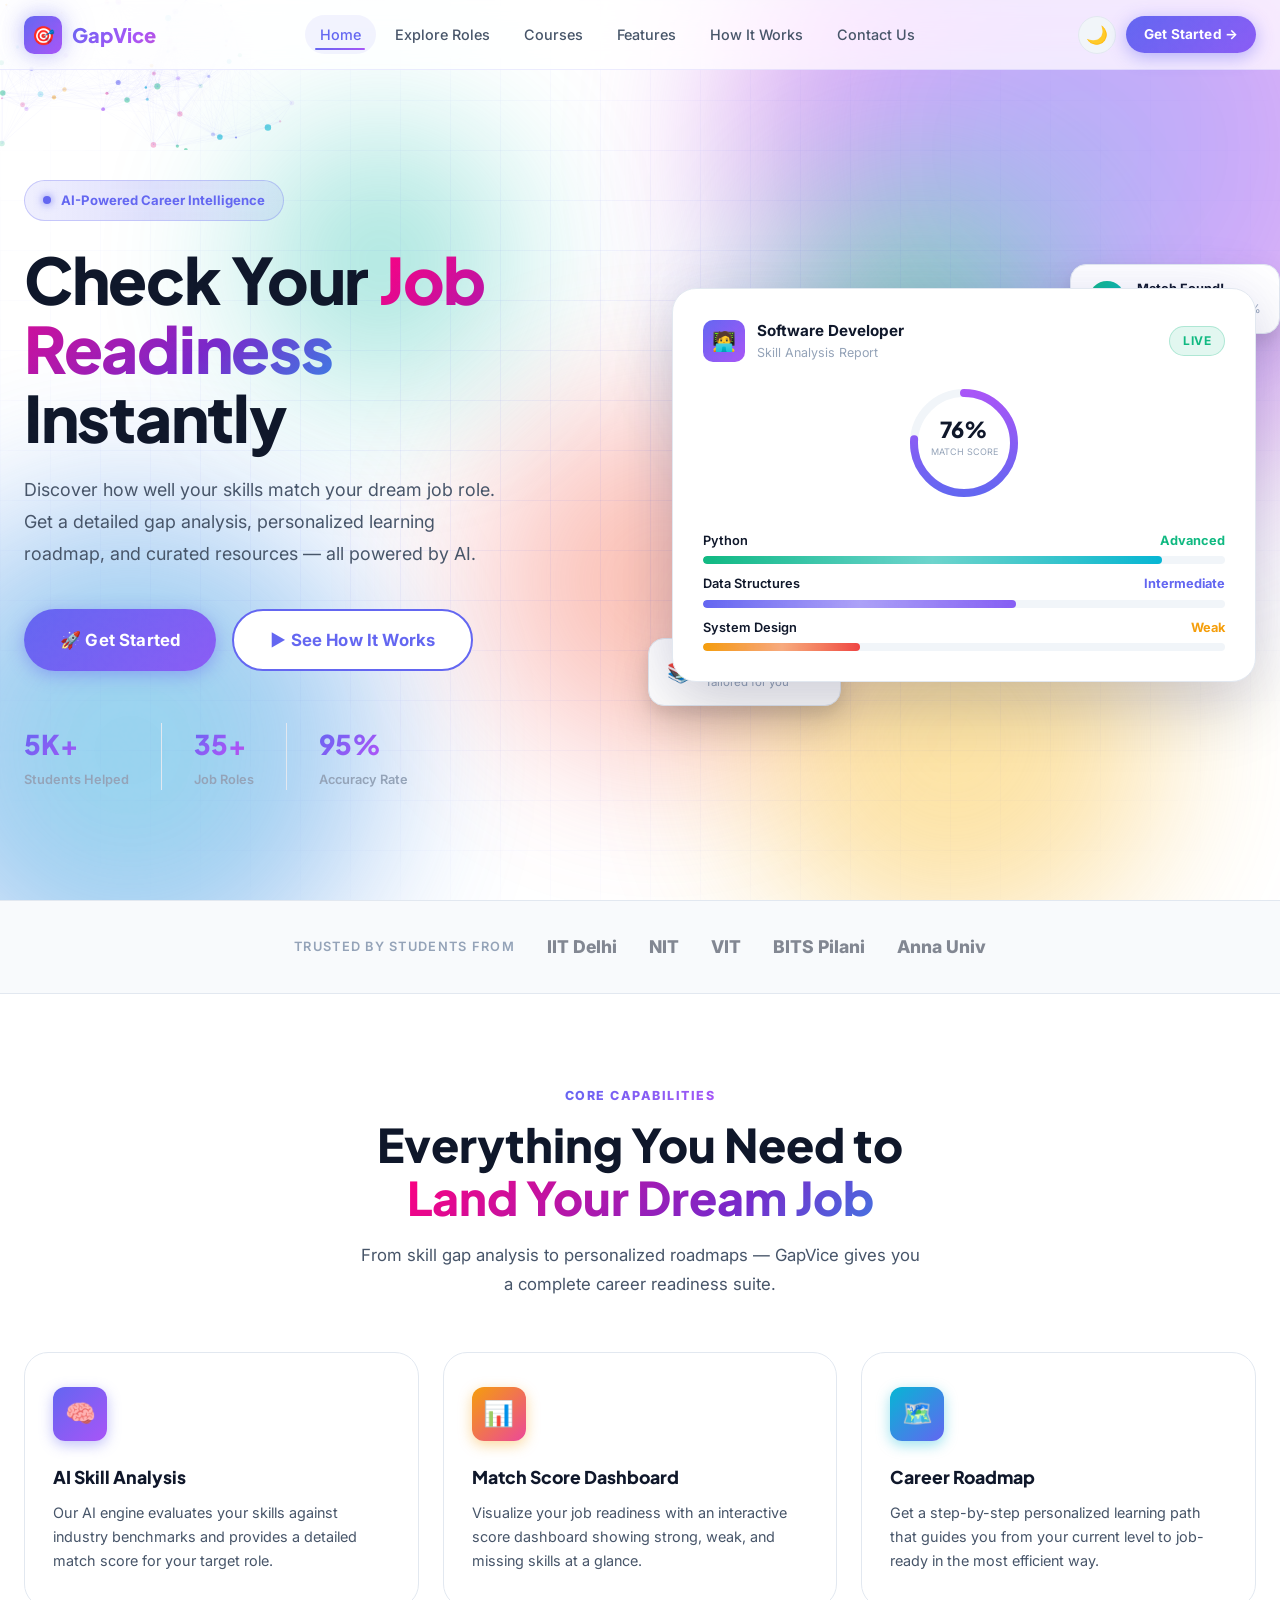
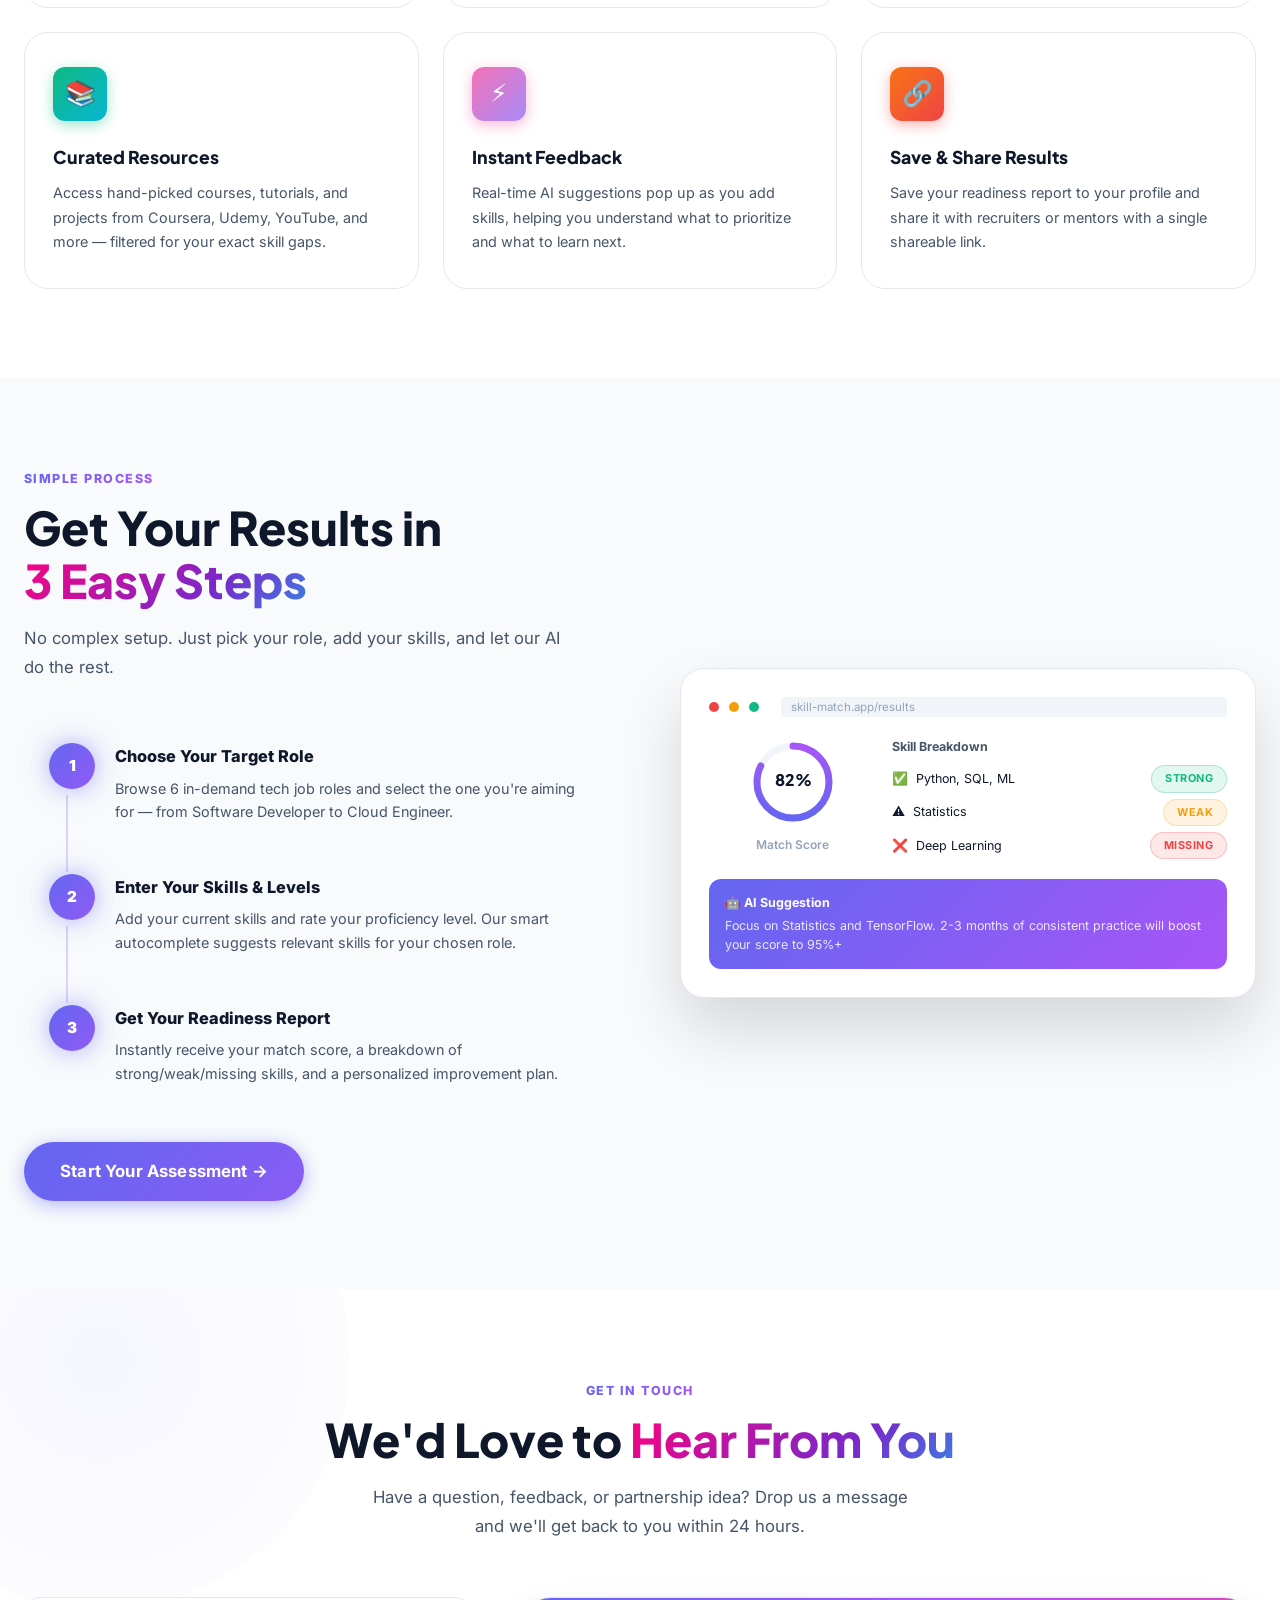
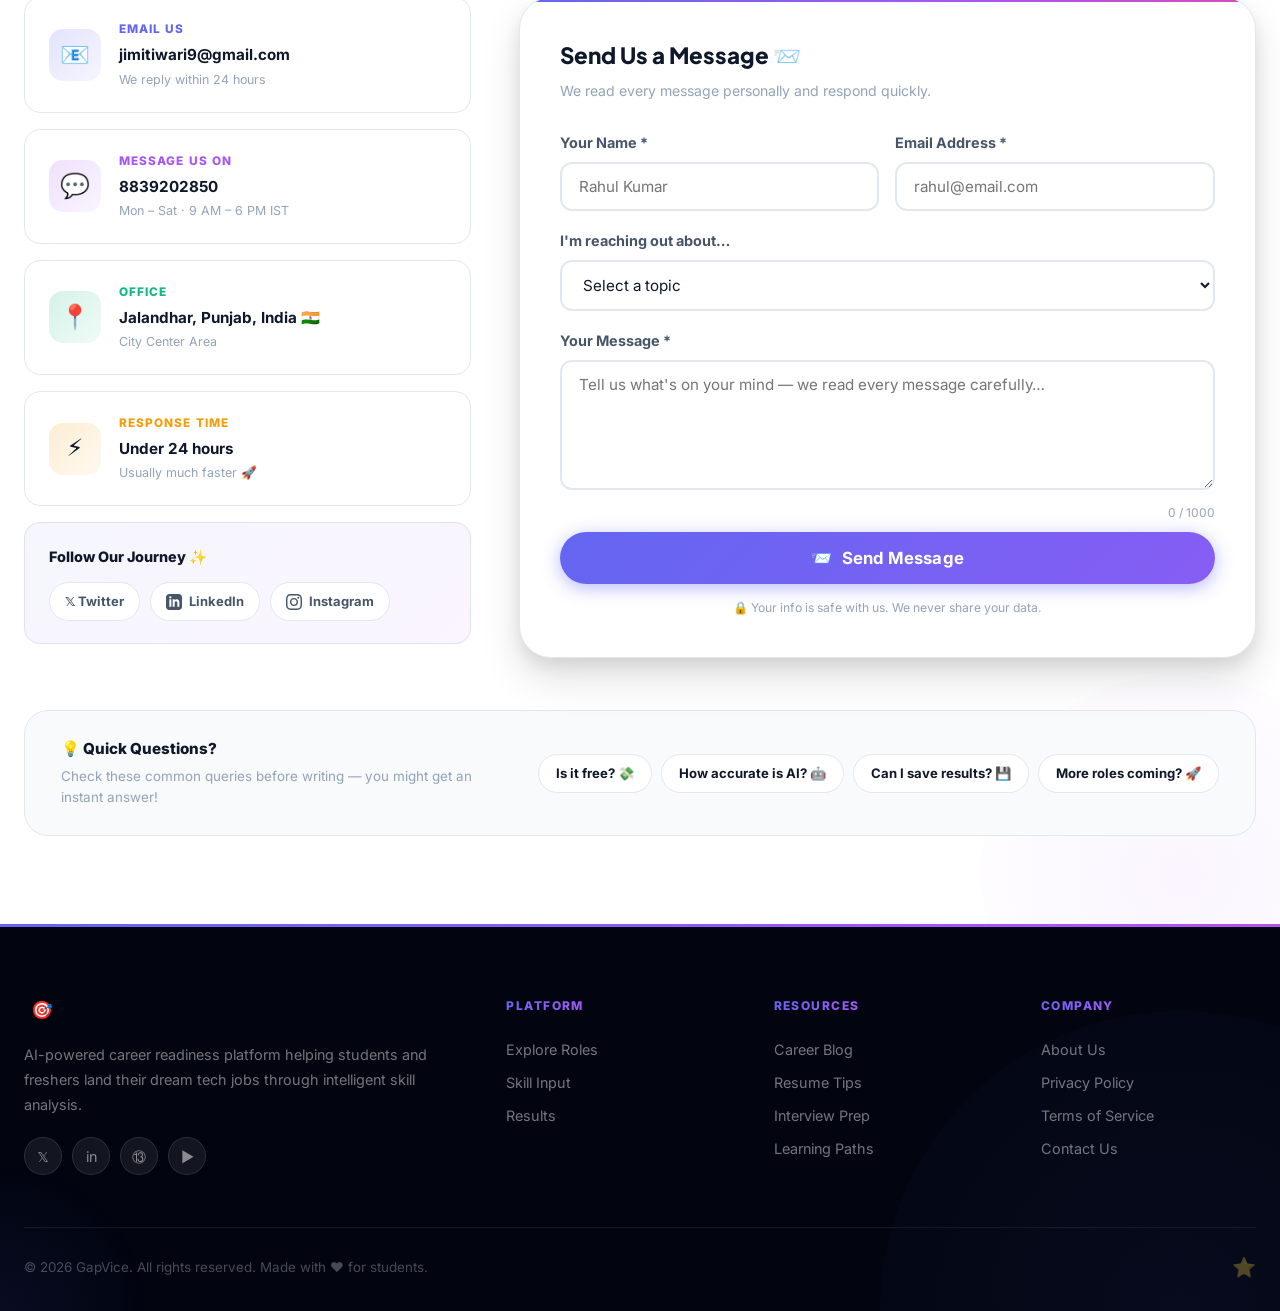
==== commit e14b6441: "Update index.html" ====
--- a/index.html
+++ b/index.html
@@ -727,7 +727,7 @@
       btn.style.opacity = '.85';
 
       const phone = "918839202850";
-      const whatsappMessage = `Hello team skill Match this is:
+      const whatsappMessage = `Hello team GapVice this is:
 *Name:* ${name}
 *Email:* ${email}
 *Topic:* ${subject || 'Not specified'}
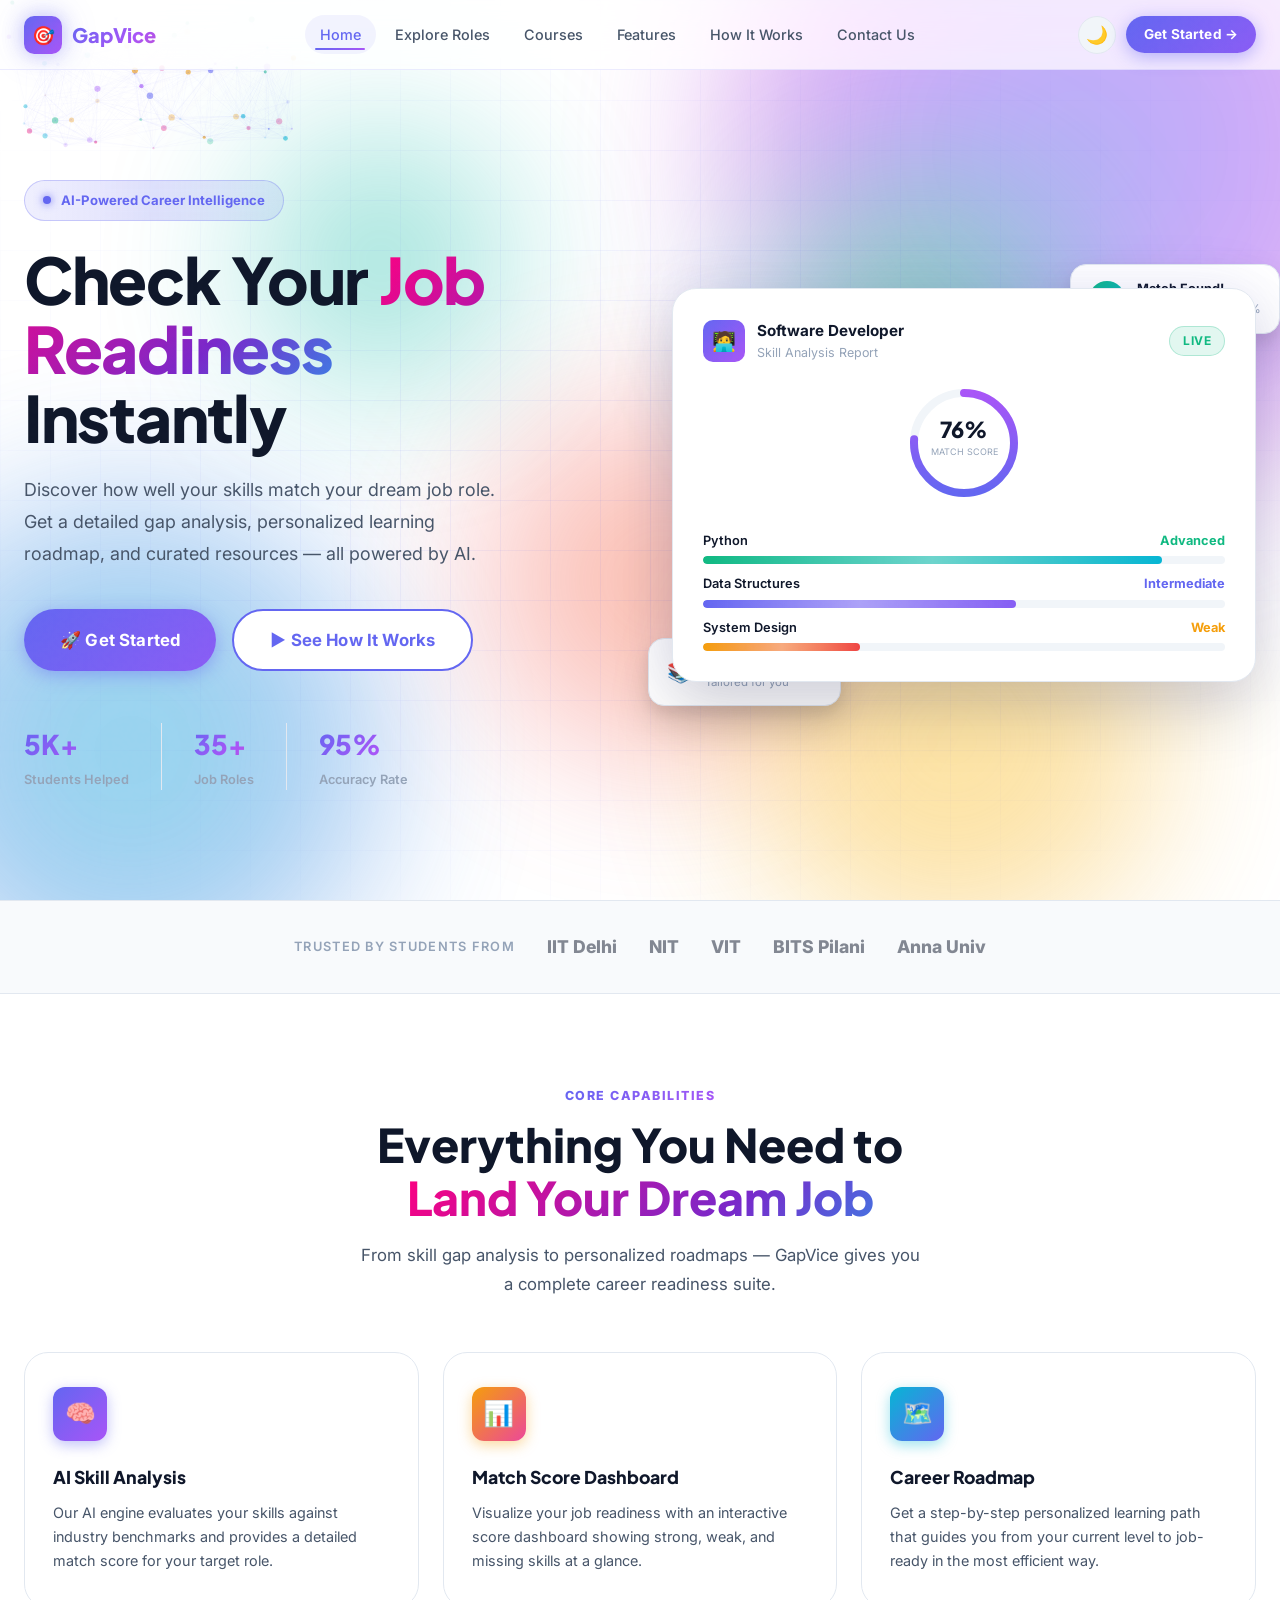
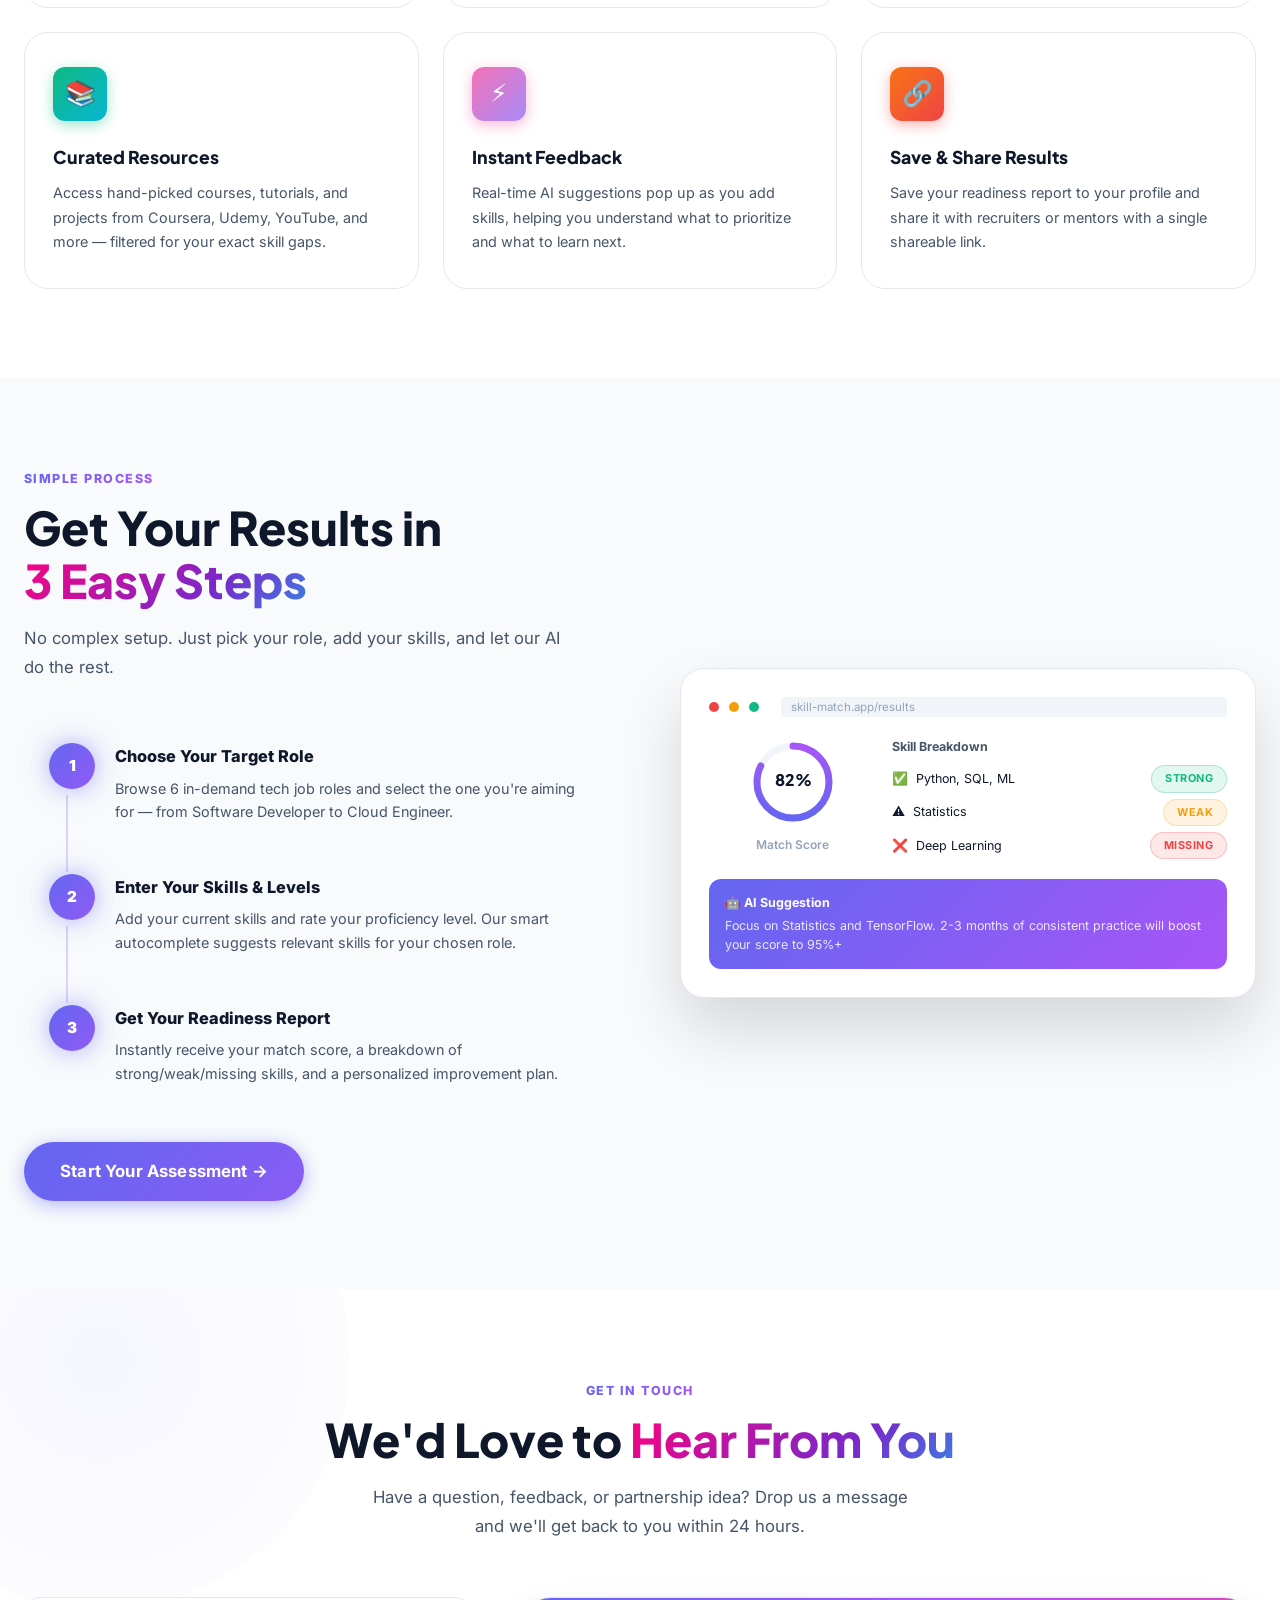
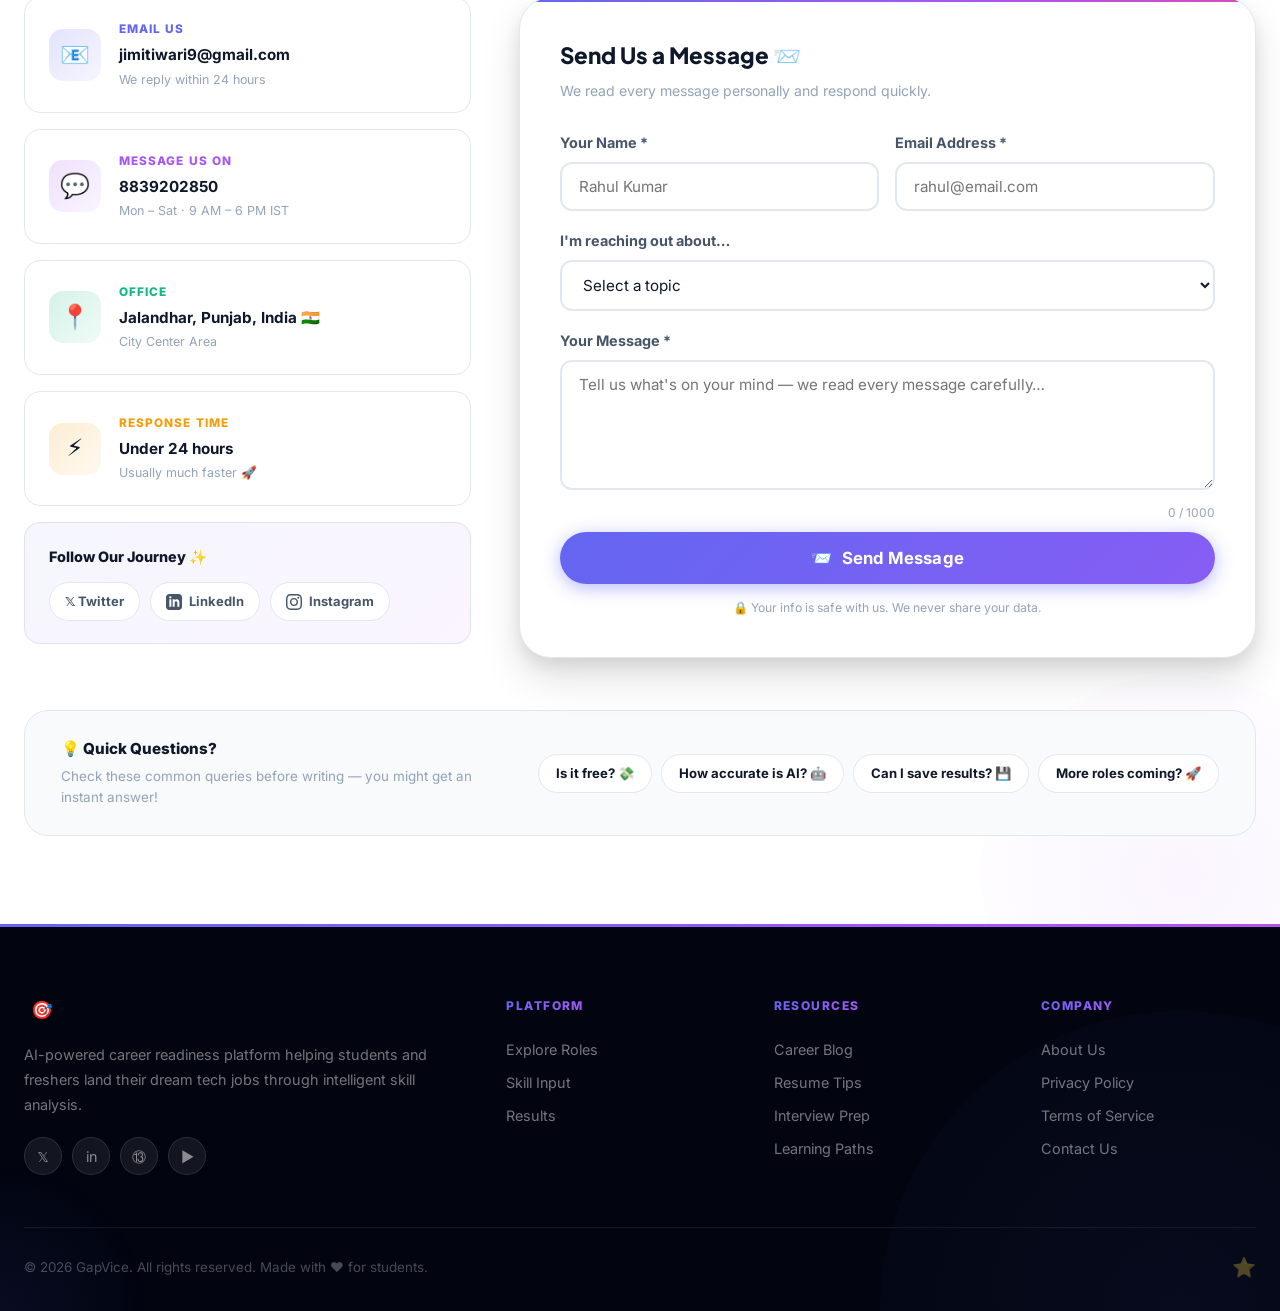
==== commit 831c1bdd: "Update index.html" ====
--- a/index.html
+++ b/index.html
@@ -4,8 +4,9 @@
 <head>
   <meta charset="UTF-8" />
   <meta name="viewport" content="width=device-width, initial-scale=1.0" />
-  <title>GapVice — Check Your Job Readiness Instantly</title>
-  <title>GapVice - Find Jobs Based on Your Skills</title>
+  
+  <title>GapVice — Check Your Job Readiness Instantlye</title>
+<meta name="description" content="Short description of your site">
 
 <meta name="description" content="GapVice helps you find the best job roles based on your current skills and guides you to improve.">
 
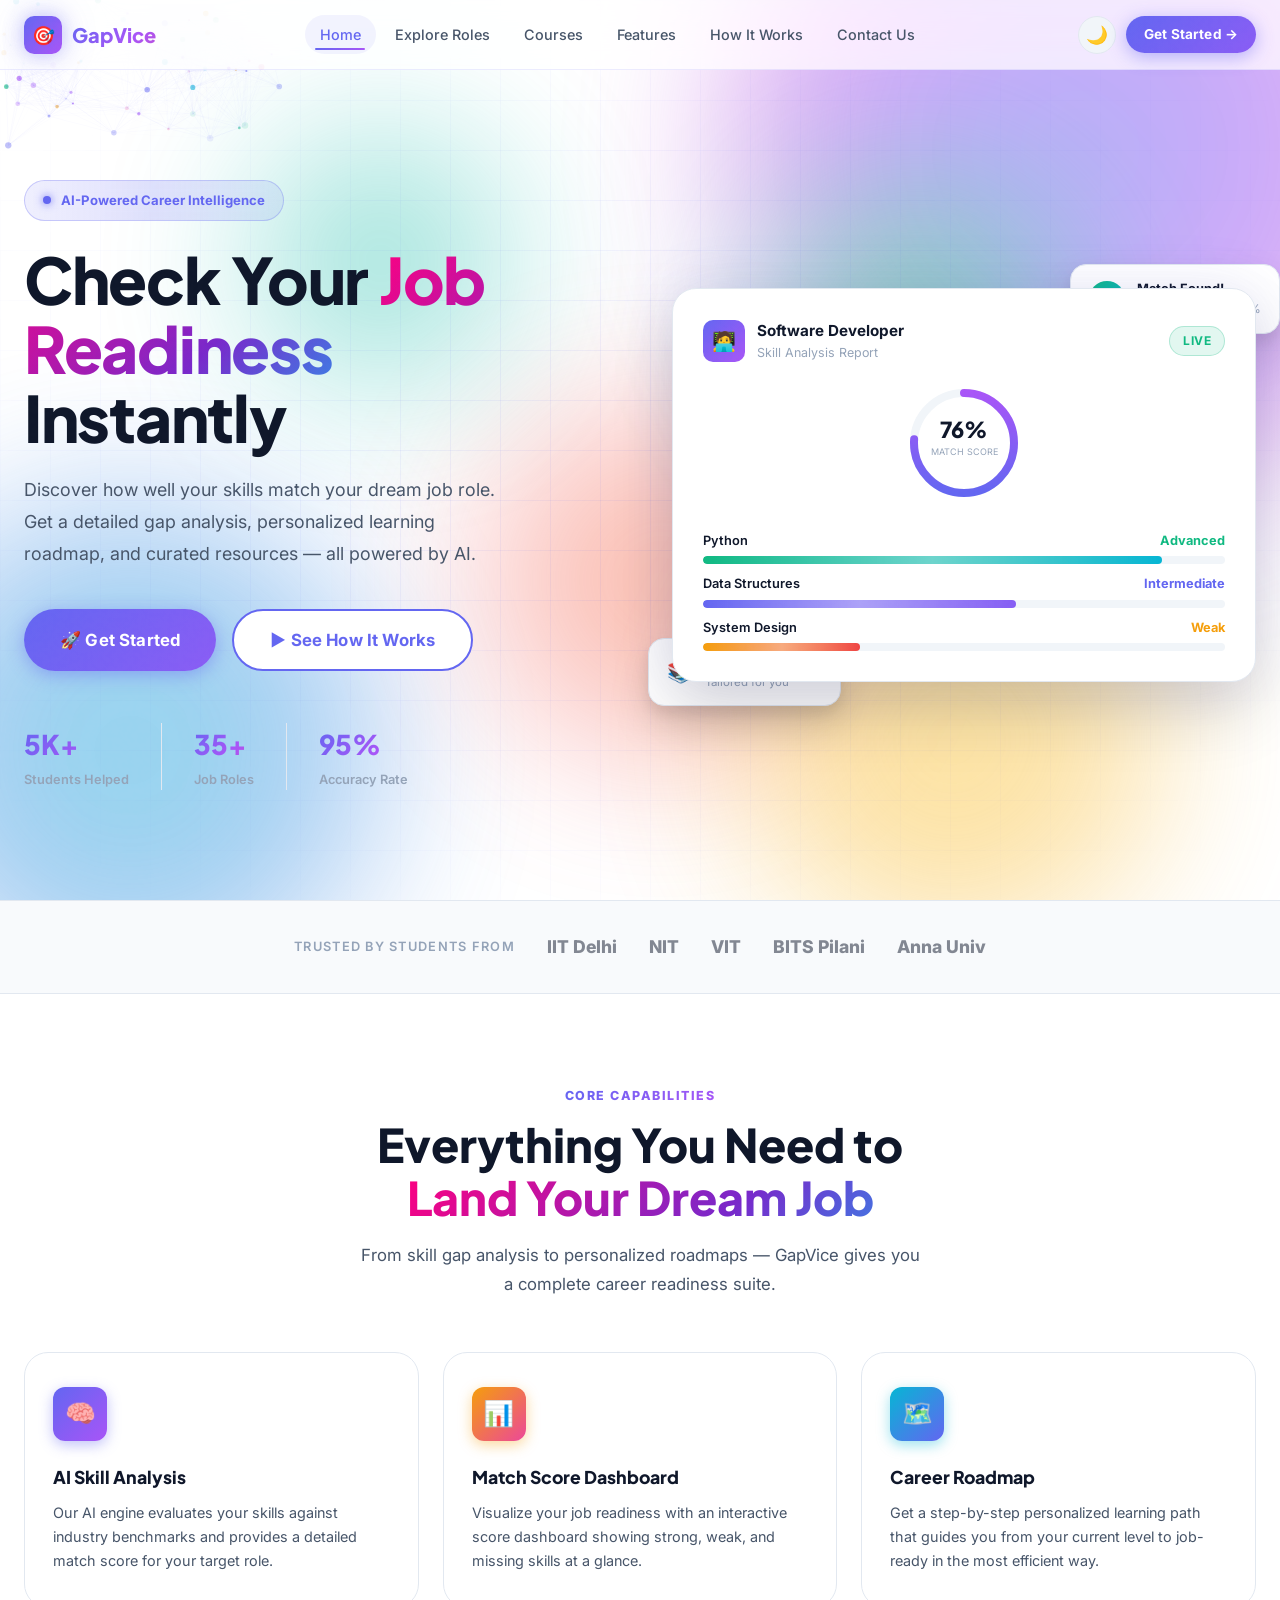
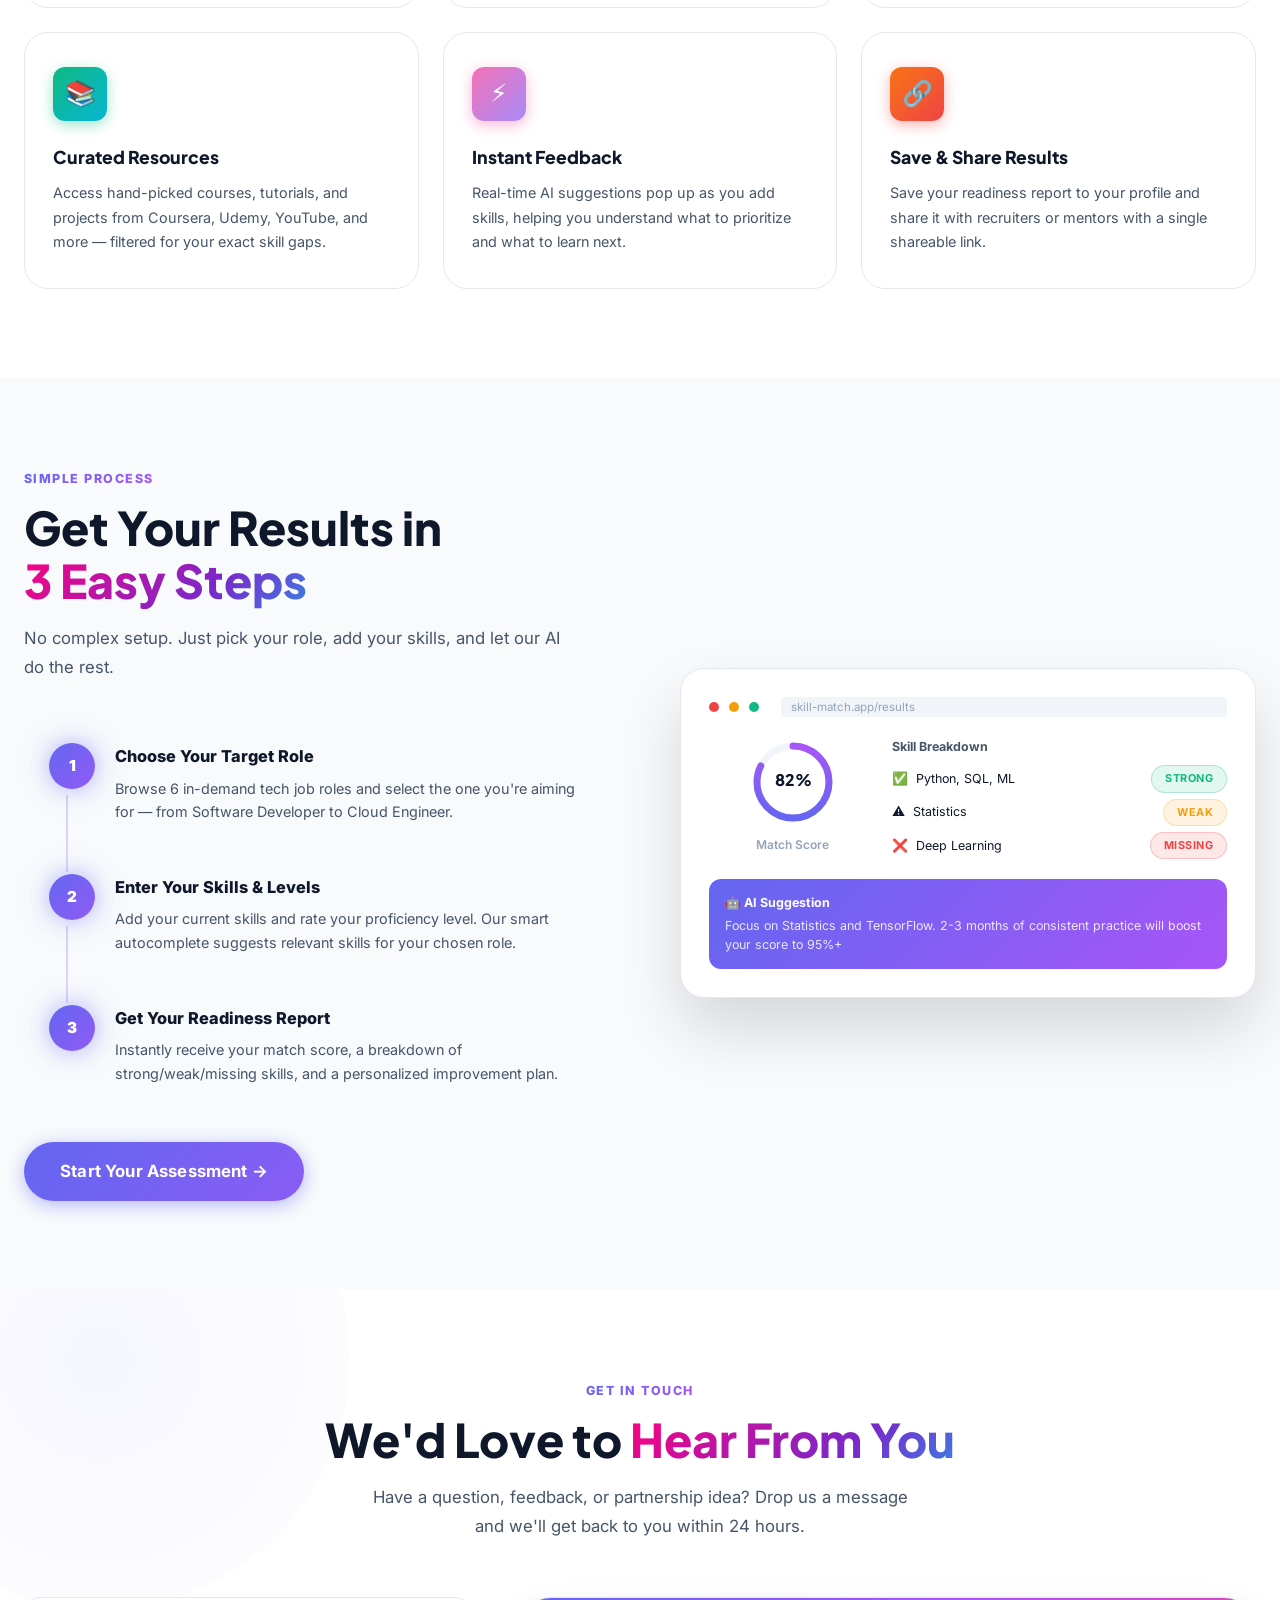
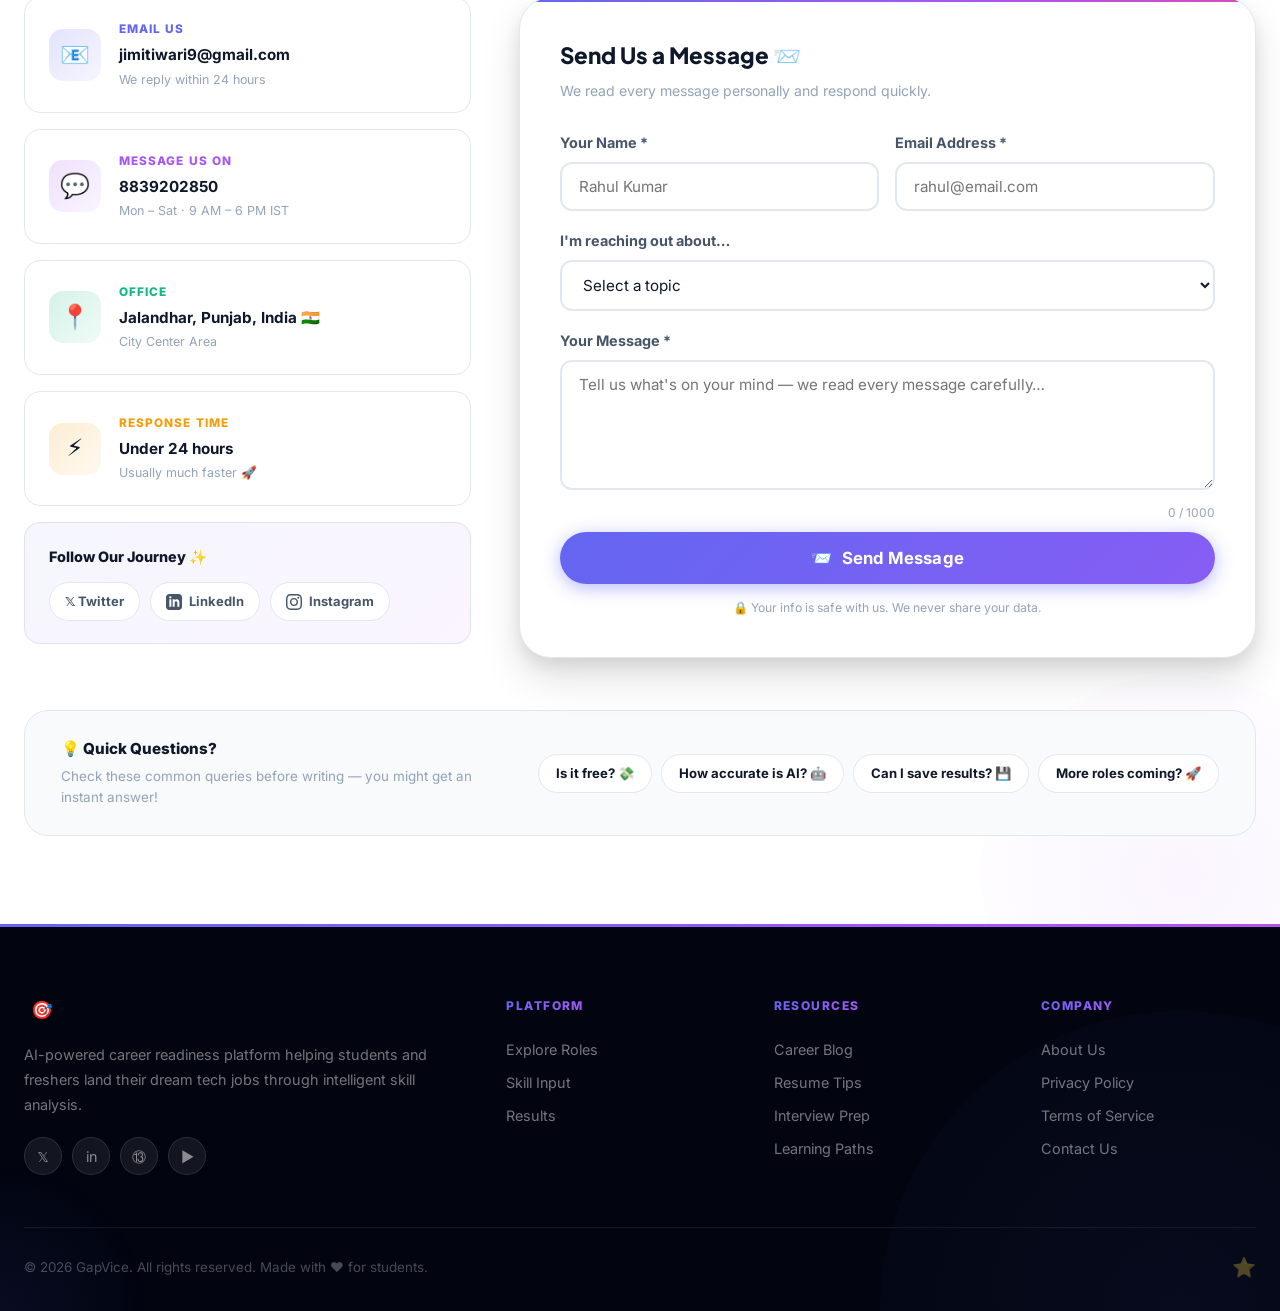
==== commit 2548788b: "Update index.html" ====
--- a/index.html
+++ b/index.html
@@ -7,6 +7,7 @@
   
   <title>GapVice — Check Your Job Readiness Instantlye</title>
 <meta name="description" content="Short description of your site">
+  <meta name="robots" content="index, follow">
 
 <meta name="description" content="GapVice helps you find the best job roles based on your current skills and guides you to improve.">
 
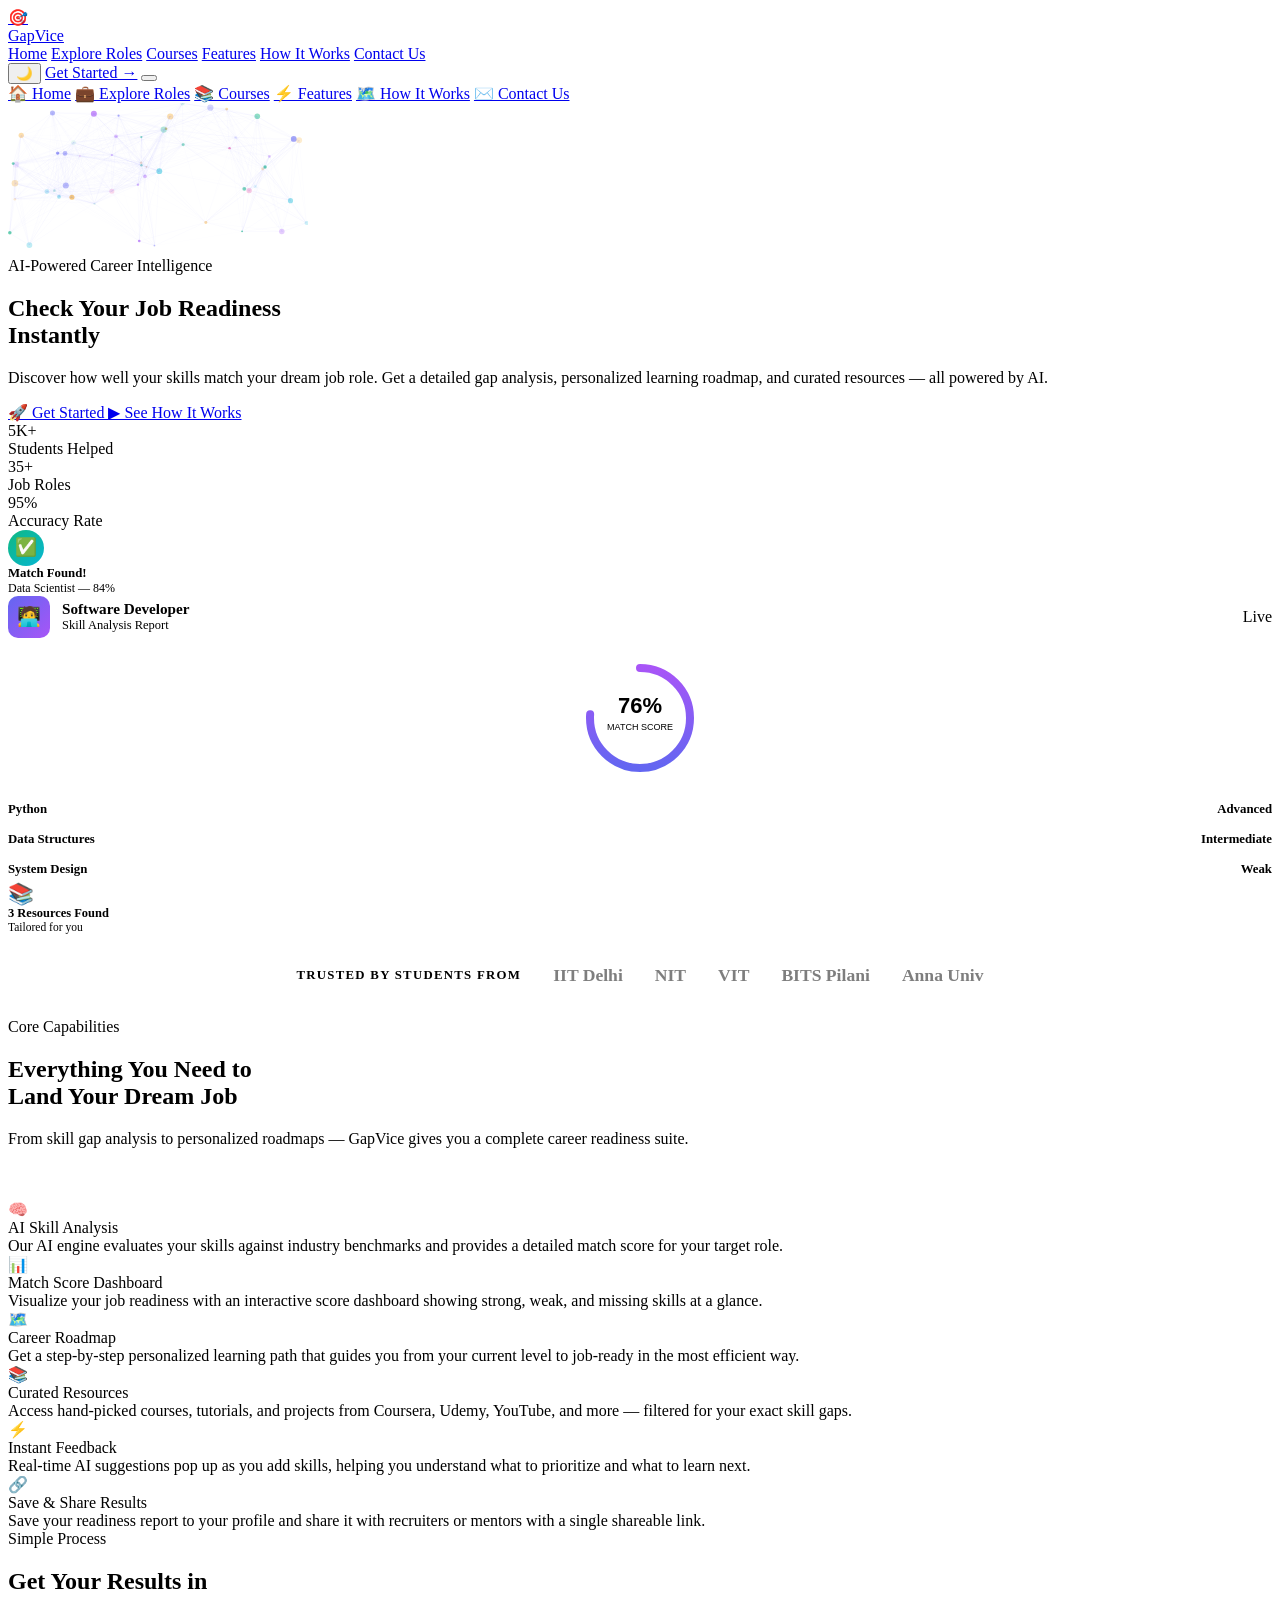
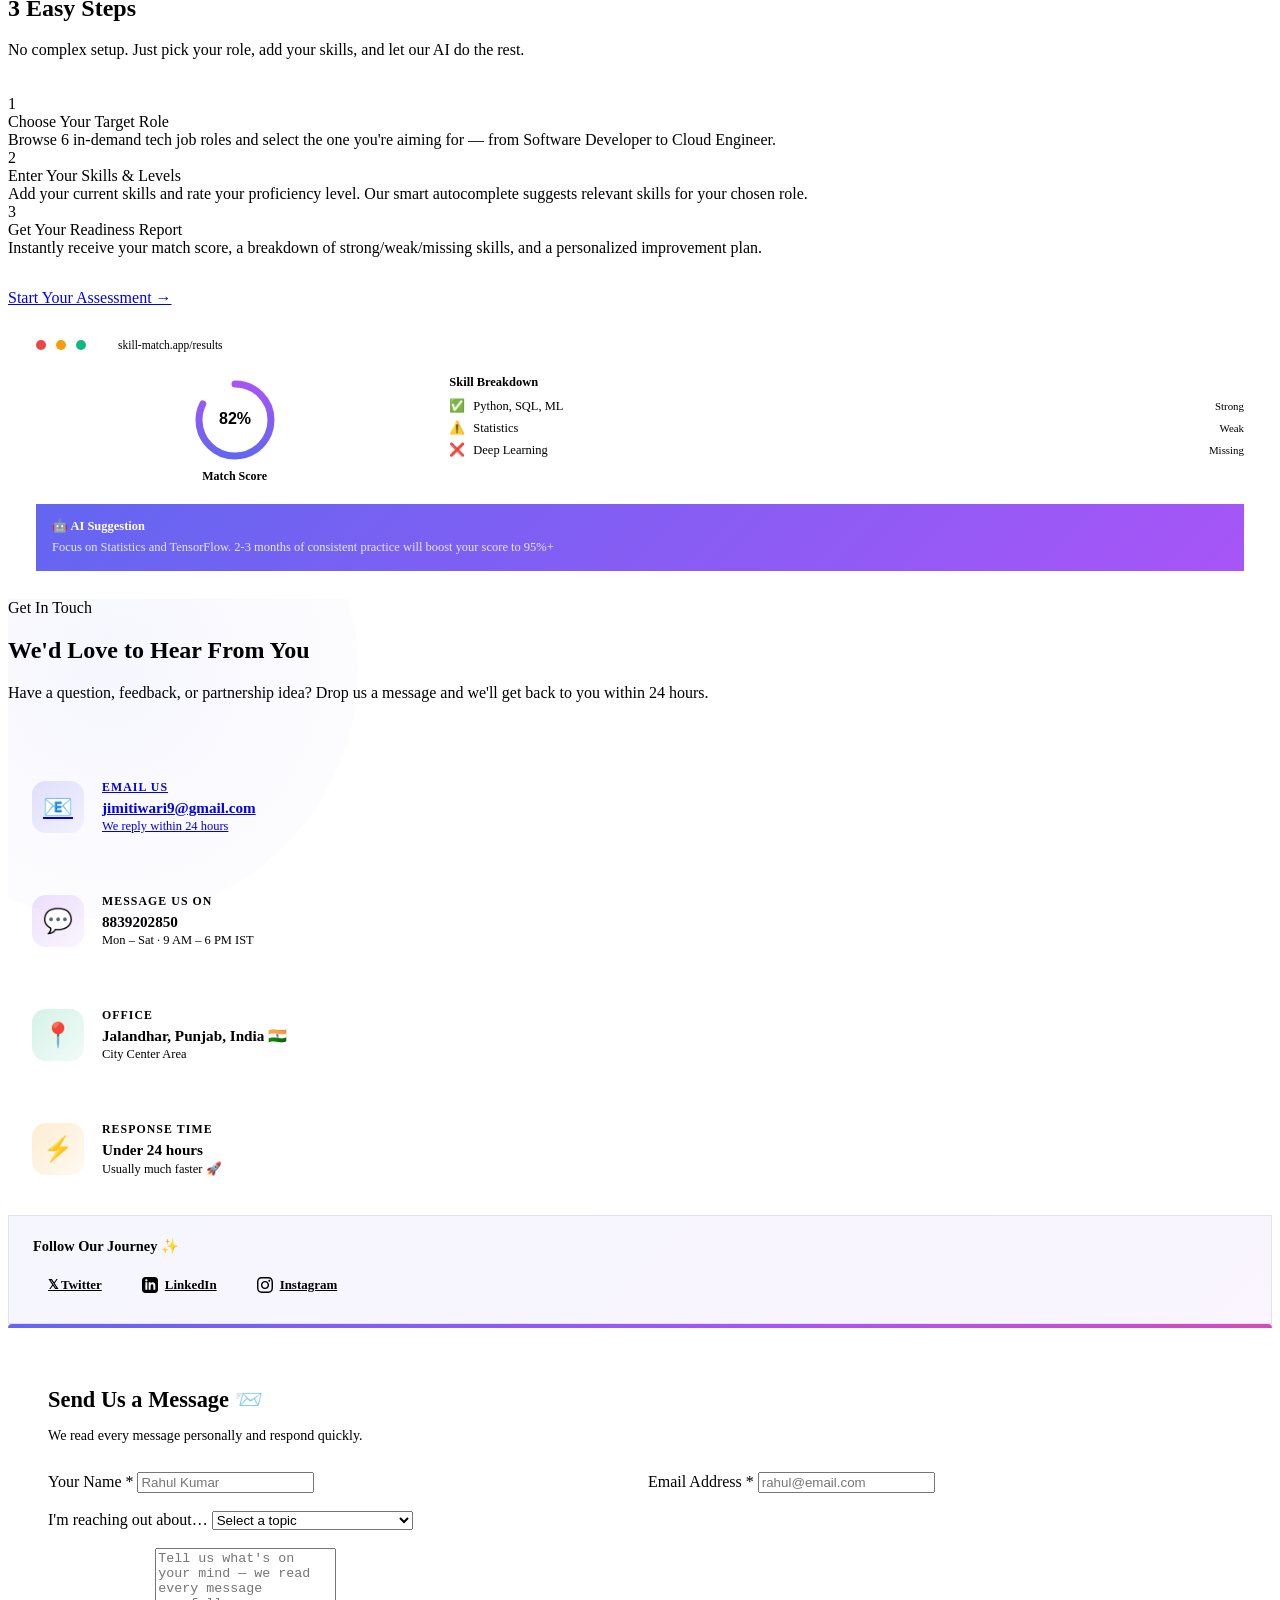
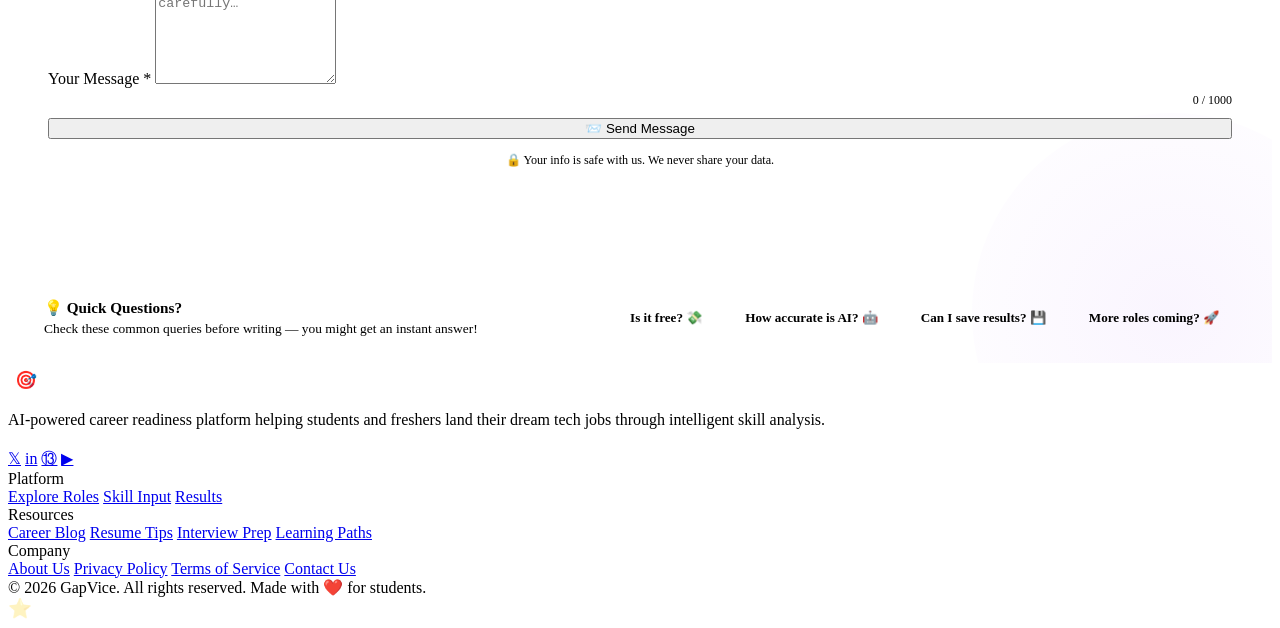
==== commit 90837ba6: "Enhance SEO and structured data in index.html Updated SEO metadata and added structured data for bet" ====
--- a/index.html
+++ b/index.html
@@ -2,19 +2,107 @@
 <html lang="en" data-theme="light">
 
 <head>
+  <!-- Basic -->
   <meta charset="UTF-8" />
   <meta name="viewport" content="width=device-width, initial-scale=1.0" />
-  
-  <title>GapVice — Check Your Job Readiness Instantlye</title>
-<meta name="description" content="Short description of your site">
-  <meta name="robots" content="index, follow">
-
-<meta name="description" content="GapVice helps you find the best job roles based on your current skills and guides you to improve.">
-
-<meta name="robots" content="index, follow">
-  <link rel="stylesheet" href="styles.css?v=3" />
-  <link rel="icon"
-    href="data:image/svg+xml,<svg xmlns='http://www.w3.org/2000/svg' viewBox='0 0 100 100'><text y='.9em' font-size='90'>🎯</text></svg>" />
+
+  <!-- Primary SEO -->
+  <title>GapVice – AI Career Guidance & Job Readiness Platform</title>
+
+  <meta
+    name="description"
+    content="GapVice is an AI-powered career guidance and job readiness platform that helps students and professionals analyze skills, discover career paths, and improve employability."
+  />
+
+  <meta
+    name="keywords"
+    content="AI career guidance, job readiness platform, skill gap analysis, career assessment, career roadmap, employability skills, GapVice"
+  />
+
+  <meta name="robots" content="index, follow" />
+
+  <!-- Canonical -->
+  <link rel="canonical" href="https://gapvice.netlify.app/" />
+
+  <!-- Favicon -->
+  <link rel="icon" type="image/png" href="/favicon.png" />
+
+  <!-- Open Graph / Facebook -->
+  <meta
+    property="og:title"
+    content="GapVice – AI Career Guidance & Job Readiness Platform"
+  />
+
+  <meta
+    property="og:description"
+    content="Analyze your skills, discover career paths, and improve your job readiness using AI-powered assessments."
+  />
+
+  <meta property="og:type" content="website" />
+
+  <meta property="og:url" content="https://gapvice.netlify.app/" />
+
+  <meta
+    property="og:image"
+    content="https://gapvice.netlify.app/banner.png"
+  />
+
+  <meta property="og:site_name" content="GapVice" />
+
+  <!-- Twitter -->
+  <meta name="twitter:card" content="summary_large_image" />
+
+  <meta
+    name="twitter:title"
+    content="GapVice – AI Career Guidance & Job Readiness Platform"
+  />
+
+  <meta
+    name="twitter:description"
+    content="AI-powered career readiness platform for students and professionals."
+  />
+
+  <meta
+    name="twitter:image"
+    content="https://gapvice.netlify.app/banner.png"
+  />
+
+  <!-- Theme -->
+  <meta name="theme-color" content="#000000" />
+
+  <!-- Performance -->
+  <link rel="preconnect" href="https://fonts.googleapis.com" />
+  <link rel="preconnect" href="https://fonts.gstatic.com" crossorigin />
+
+  <!-- Structured Data - Website -->
+  <script type="application/ld+json">
+  {
+    "@context":"https://schema.org",
+    "@type":"WebSite",
+    "name":"GapVice",
+    "url":"https://gapvice.netlify.app/",
+    "description":"AI-powered career guidance and job readiness platform.",
+    "potentialAction":{
+      "@type":"SearchAction",
+      "target":"https://gapvice.netlify.app/search?q={search_term_string}",
+      "query-input":"required name=search_term_string"
+    }
+  }
+  </script>
+
+  <!-- Structured Data - Organization -->
+  <script type="application/ld+json">
+  {
+    "@context":"https://schema.org",
+    "@type":"Organization",
+    "name":"GapVice",
+    "url":"https://gapvice.netlify.app/",
+    "logo":"https://gapvice.netlify.app/logo.png",
+    "sameAs":[
+      "https://github.com/jimitiwari6-hub/GapVice"
+    ]
+  }
+  </script>
 </head>
 
 <body>
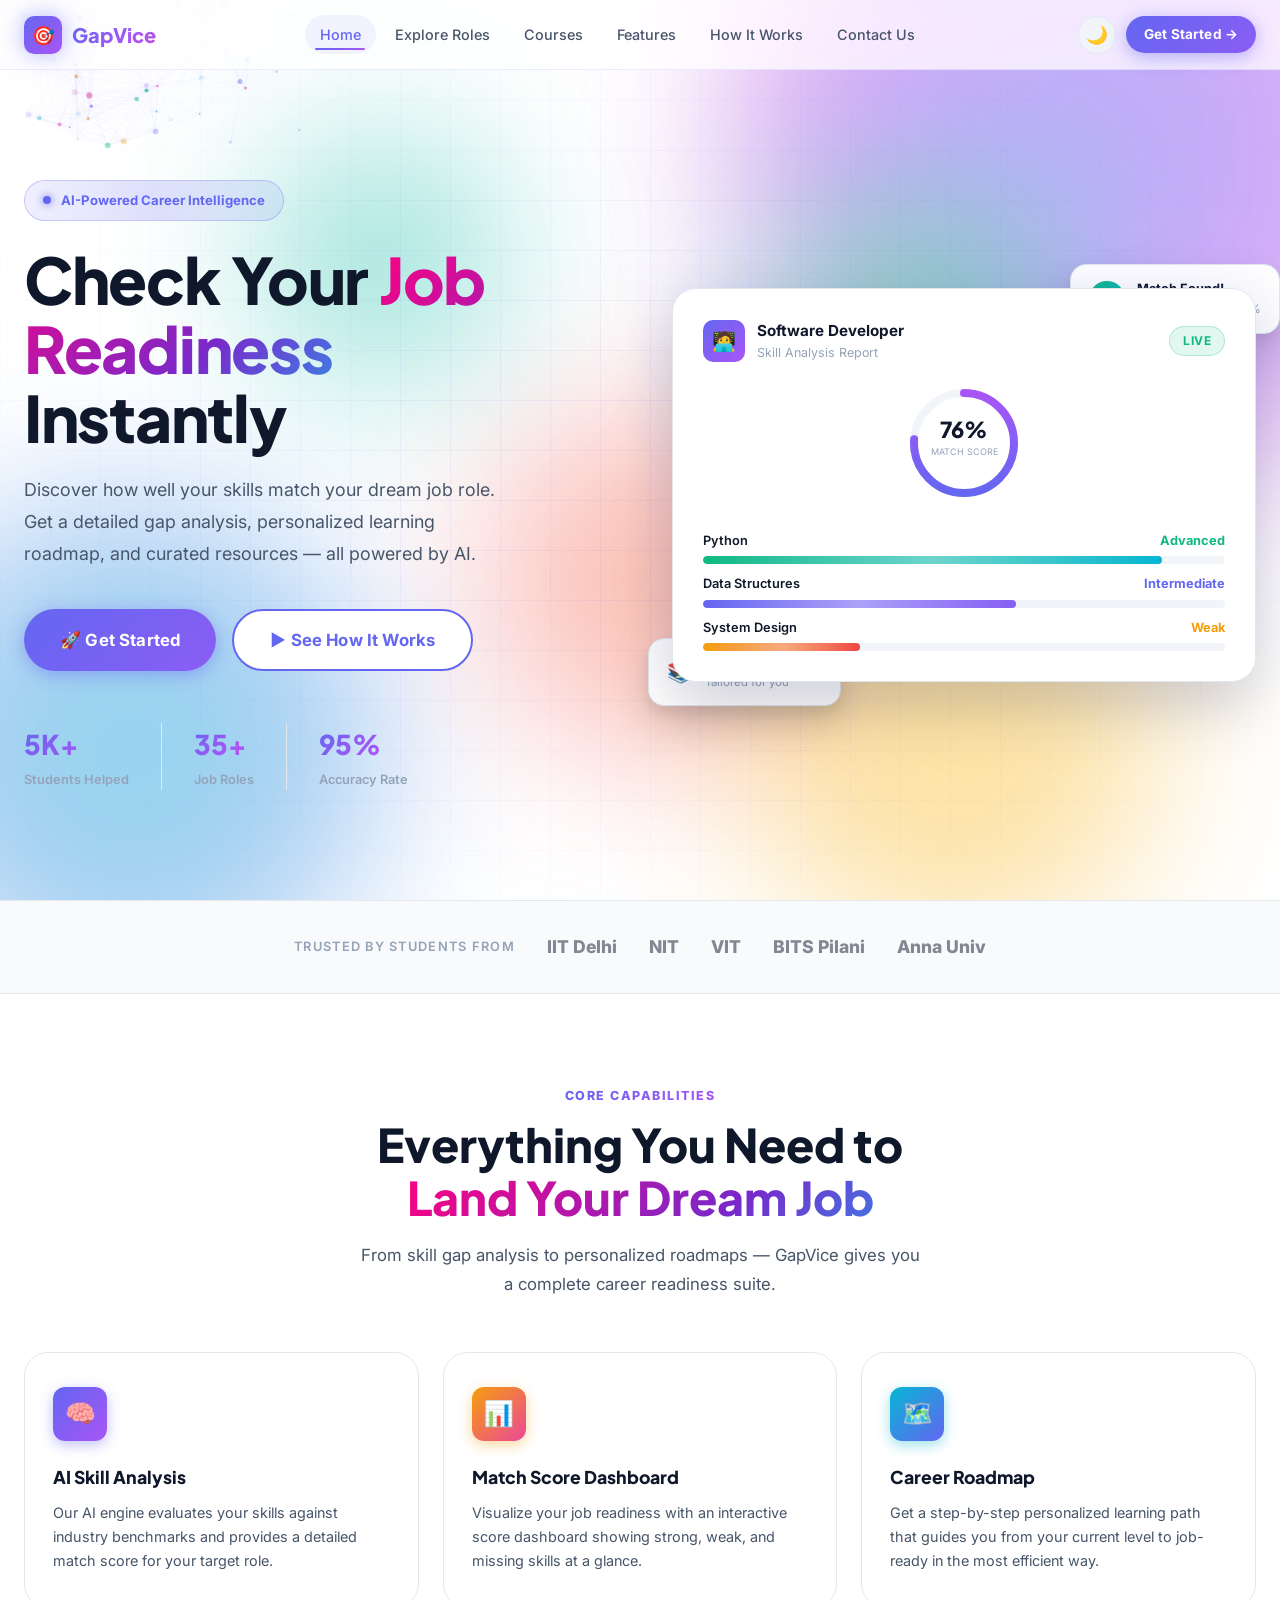
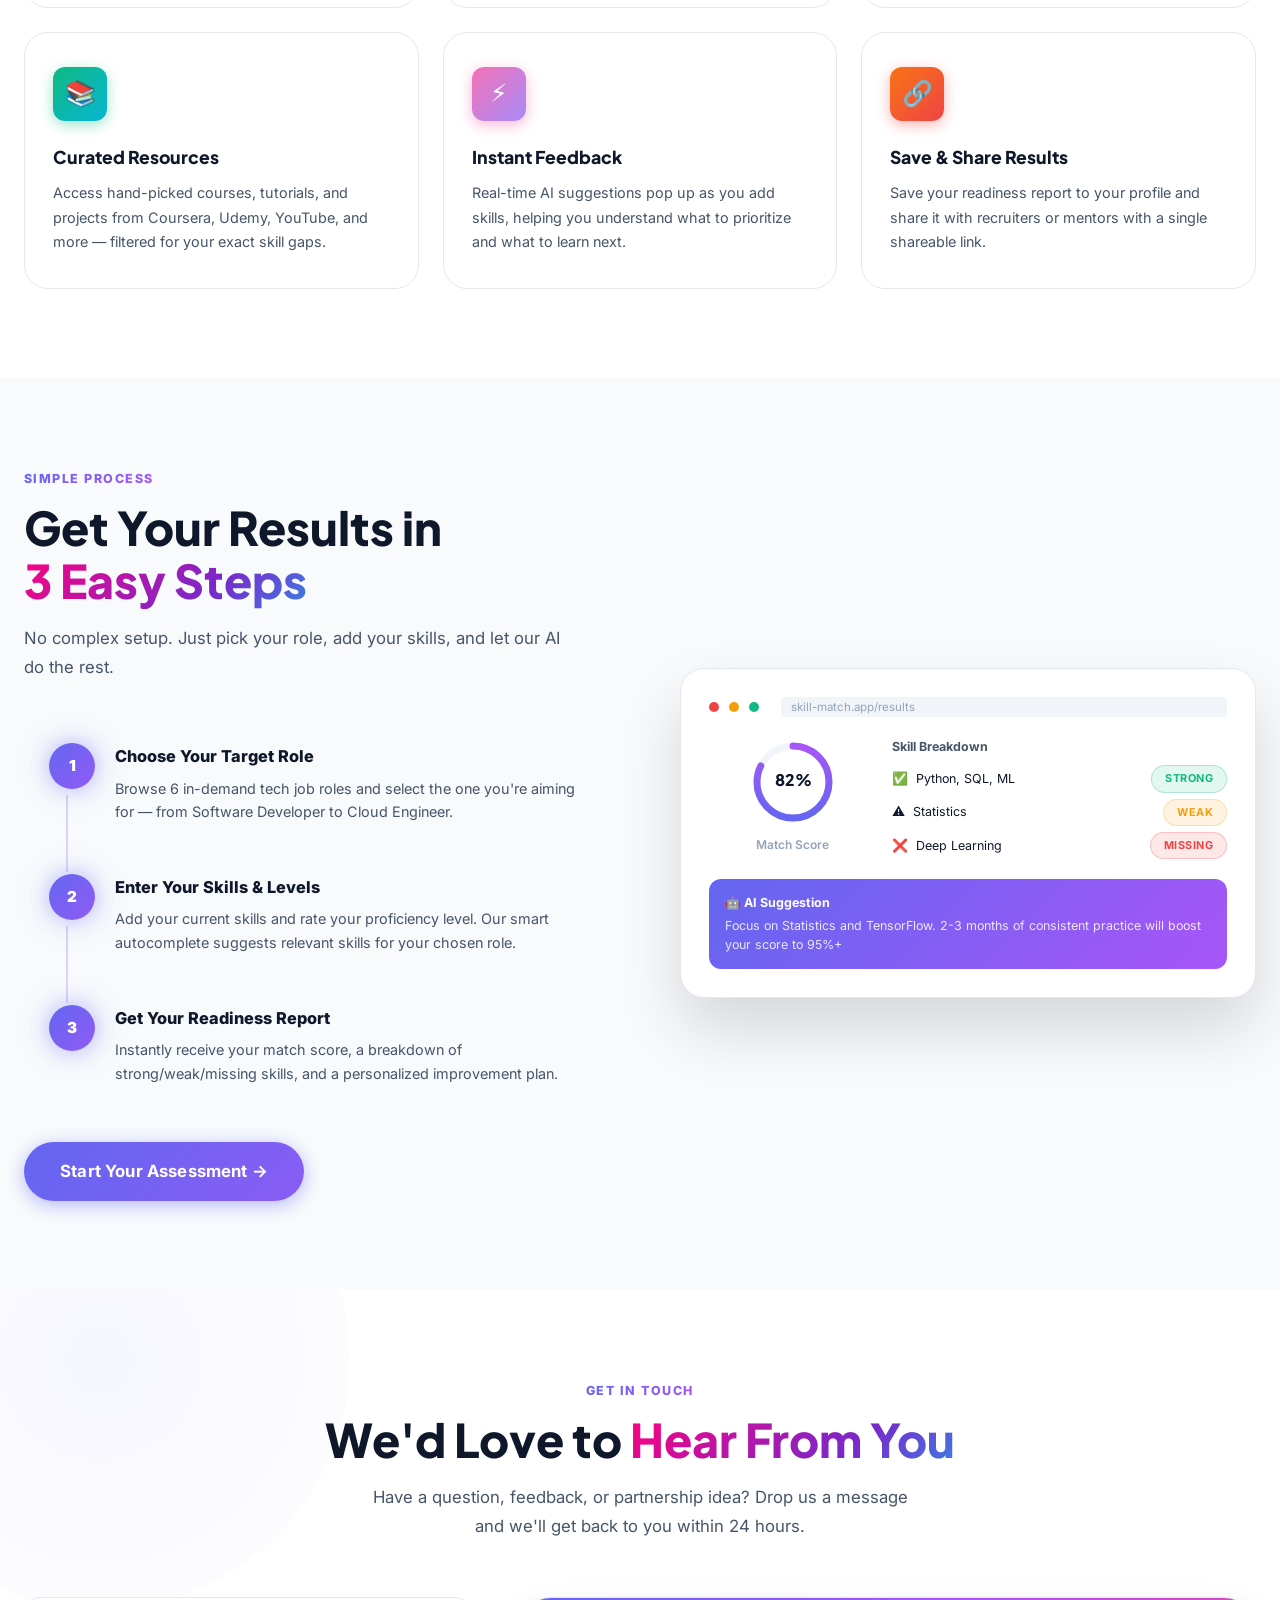
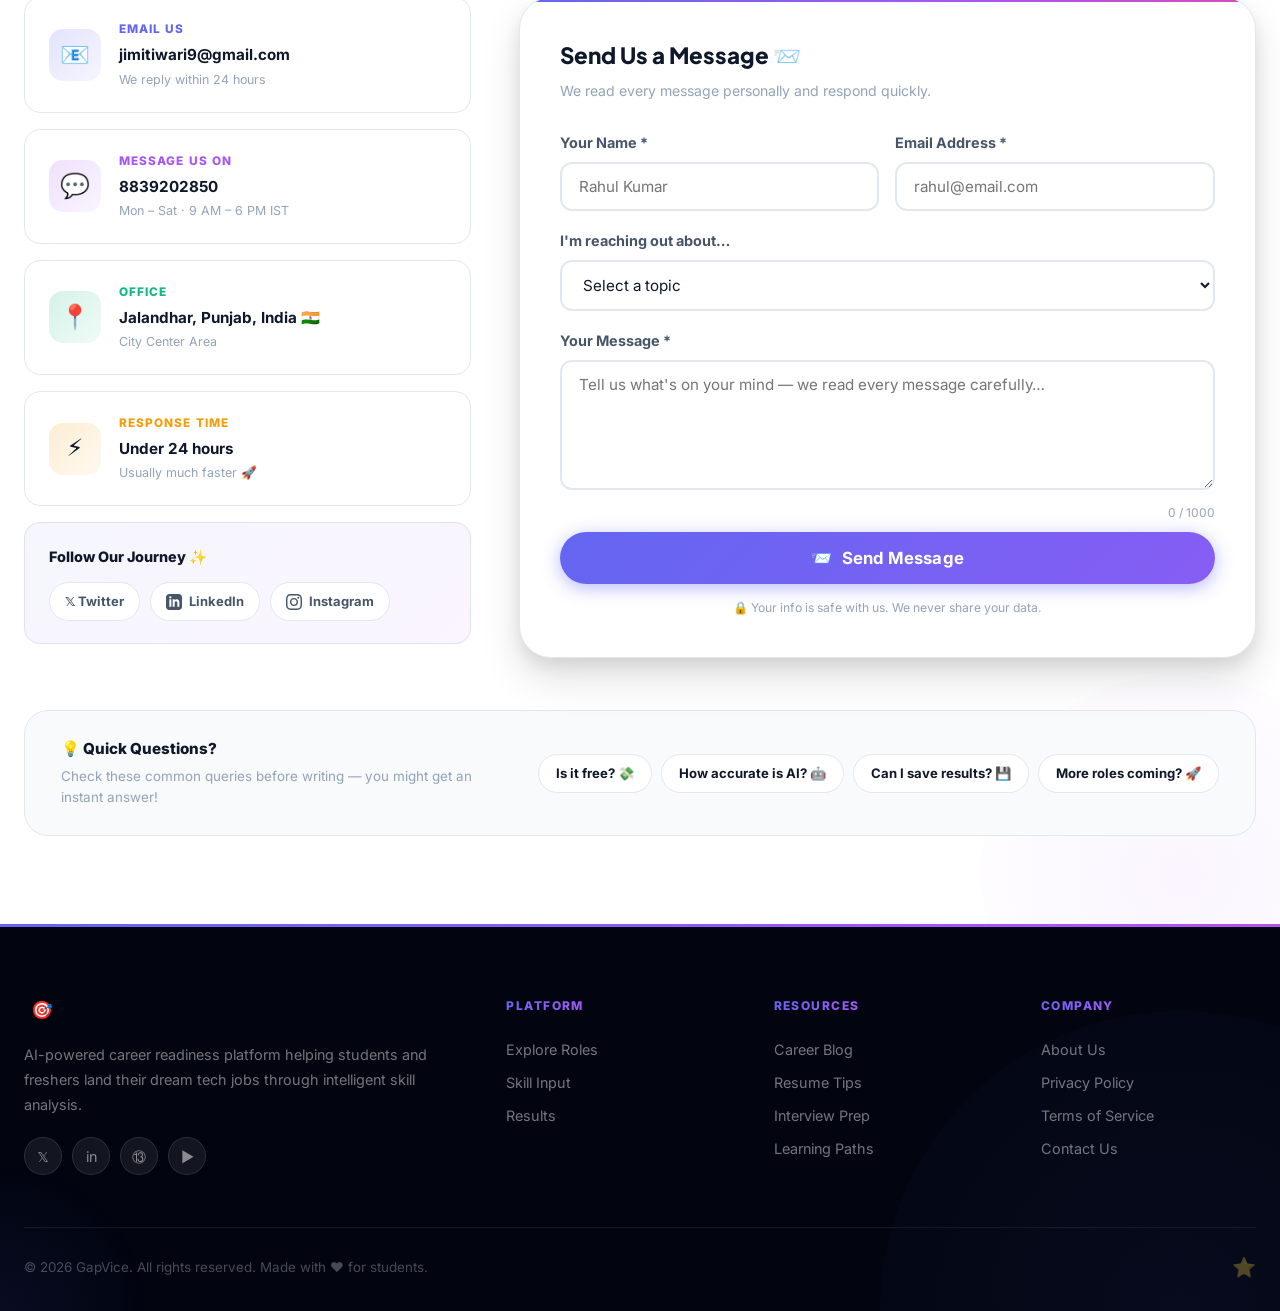
==== commit e6472b30: "Update index.html" ====
--- a/index.html
+++ b/index.html
@@ -2,109 +2,15 @@
 <html lang="en" data-theme="light">
 
 <head>
-  <!-- Basic -->
   <meta charset="UTF-8" />
   <meta name="viewport" content="width=device-width, initial-scale=1.0" />
-
-  <!-- Primary SEO -->
-  <title>GapVice – AI Career Guidance & Job Readiness Platform</title>
-
-  <meta
-    name="description"
-    content="GapVice is an AI-powered career guidance and job readiness platform that helps students and professionals analyze skills, discover career paths, and improve employability."
-  />
-
-  <meta
-    name="keywords"
-    content="AI career guidance, job readiness platform, skill gap analysis, career assessment, career roadmap, employability skills, GapVice"
-  />
-
-  <meta name="robots" content="index, follow" />
-
-  <!-- Canonical -->
-  <link rel="canonical" href="https://gapvice.netlify.app/" />
-
-  <!-- Favicon -->
-  <link rel="icon" type="image/png" href="/favicon.png" />
-
-  <!-- Open Graph / Facebook -->
-  <meta
-    property="og:title"
-    content="GapVice – AI Career Guidance & Job Readiness Platform"
-  />
-
-  <meta
-    property="og:description"
-    content="Analyze your skills, discover career paths, and improve your job readiness using AI-powered assessments."
-  />
-
-  <meta property="og:type" content="website" />
-
-  <meta property="og:url" content="https://gapvice.netlify.app/" />
-
-  <meta
-    property="og:image"
-    content="https://gapvice.netlify.app/banner.png"
-  />
-
-  <meta property="og:site_name" content="GapVice" />
-
-  <!-- Twitter -->
-  <meta name="twitter:card" content="summary_large_image" />
-
-  <meta
-    name="twitter:title"
-    content="GapVice – AI Career Guidance & Job Readiness Platform"
-  />
-
-  <meta
-    name="twitter:description"
-    content="AI-powered career readiness platform for students and professionals."
-  />
-
-  <meta
-    name="twitter:image"
-    content="https://gapvice.netlify.app/banner.png"
-  />
-
-  <!-- Theme -->
-  <meta name="theme-color" content="#000000" />
-
-  <!-- Performance -->
-  <link rel="preconnect" href="https://fonts.googleapis.com" />
-  <link rel="preconnect" href="https://fonts.gstatic.com" crossorigin />
-
-  <!-- Structured Data - Website -->
-  <script type="application/ld+json">
-  {
-    "@context":"https://schema.org",
-    "@type":"WebSite",
-    "name":"GapVice",
-    "url":"https://gapvice.netlify.app/",
-    "description":"AI-powered career guidance and job readiness platform.",
-    "potentialAction":{
-      "@type":"SearchAction",
-      "target":"https://gapvice.netlify.app/search?q={search_term_string}",
-      "query-input":"required name=search_term_string"
-    }
-  }
-  </script>
-
-  <!-- Structured Data - Organization -->
-  <script type="application/ld+json">
-  {
-    "@context":"https://schema.org",
-    "@type":"Organization",
-    "name":"GapVice",
-    "url":"https://gapvice.netlify.app/",
-    "logo":"https://gapvice.netlify.app/logo.png",
-    "sameAs":[
-      "https://github.com/jimitiwari6-hub/GapVice"
-    ]
-  }
-  </script>
+  <title>Gap Vice — Check Your Job Readiness Instantly</title>
+  <meta name="description"
+    content="Skill Match helps you evaluate your suitability for different job roles, identify skill gaps, and get personalized improvement suggestions." />
+  <link rel="stylesheet" href="styles.css?v=3" />
+  <link rel="icon"
+    href="data:image/svg+xml,<svg xmlns='http://www.w3.org/2000/svg' viewBox='0 0 100 100'><text y='.9em' font-size='90'>🎯</text></svg>" />
 </head>
-
 <body>
 
   <!-- ══════════ NAVBAR ══════════ -->
--- a/styles.css
+++ b/styles.css
@@ -0,0 +1,1959 @@
+/* =========================================
+   Skill Match — Enhanced Design System v2
+   Rich Colors · Deep Animations · Premium Feel
+   ========================================= */
+
+@import url('https://fonts.googleapis.com/css2?family=Inter:wght@300;400;500;600;700;800;900&family=Plus+Jakarta+Sans:wght@400;500;600;700;800;900&display=swap');
+
+/* ══════════════════════════════════════════
+   CSS CUSTOM PROPERTIES
+══════════════════════════════════════════ */
+:root {
+  /* Core palette */
+  --primary:        #6366f1;
+  --primary-dark:   #4f46e5;
+  --primary-light:  #818cf8;
+  --primary-glow:   rgba(99,102,241,.45);
+
+  --secondary:      #a855f7;
+  --secondary-dark: #9333ea;
+  --secondary-light:#c084fc;
+  --secondary-glow: rgba(168,85,247,.45);
+
+  --accent:         #06b6d4;
+  --accent-dark:    #0891b2;
+  --accent-glow:    rgba(6,182,212,.4);
+
+  --pink:           #ec4899;
+  --pink-light:     #f472b6;
+  --pink-glow:      rgba(236,72,153,.4);
+
+  --orange:         #f97316;
+  --orange-light:   #fb923c;
+
+  --success:        #10b981;
+  --success-dark:   #059669;
+  --warning:        #f59e0b;
+  --danger:         #ef4444;
+  --info:           #3b82f6;
+
+  /* Backgrounds */
+  --bg:             #ffffff;
+  --bg-secondary:   #f8fafc;
+  --bg-card:        #ffffff;
+  --surface:        #f1f5f9;
+  --surface-hover:  #e2e8f0;
+  --border:         #e2e8f0;
+  --border-focus:   #6366f1;
+
+  /* Text */
+  --text-primary:   #0f172a;
+  --text-secondary: #475569;
+  --text-muted:     #94a3b8;
+  --text-inverse:   #ffffff;
+
+  /* Gradients */
+  --grad-primary:   linear-gradient(135deg,#6366f1 0%,#a855f7 100%);
+  --grad-aurora:    linear-gradient(135deg,#6366f1 0%,#a855f7 40%,#ec4899 100%);
+  --grad-ocean:     linear-gradient(135deg,#06b6d4 0%,#6366f1 100%);
+  --grad-fire:      linear-gradient(135deg,#f97316 0%,#ef4444 100%);
+  --grad-mint:      linear-gradient(135deg,#10b981 0%,#06b6d4 100%);
+  --grad-sunset:    linear-gradient(135deg,#f59e0b 0%,#ec4899 100%);
+  --grad-cosmic:    linear-gradient(135deg,#1e1b4b 0%,#4c1d95 50%,#831843 100%);
+  --grad-candy:     linear-gradient(135deg,#f472b6 0%,#a78bfa 100%);
+  --grad-hero:      linear-gradient(135deg,#667eea 0%,#764ba2 100%);
+  --grad-neon:      linear-gradient(135deg,#00f5ff 0%,#7b2ff7 100%);
+  --grad-sunshine:  linear-gradient(135deg,#fcd34d 0%,#f59e0b 100%);
+  --grad-forest:    linear-gradient(135deg,#10b981 0%,#047857 100%);
+  --grad-lavender:  linear-gradient(135deg,#a78bfa 0%,#c084fc 100%);
+  --grad-cyber:     linear-gradient(135deg,#39ff14 0%,#0ff 100%);
+  --grad-volcano:   linear-gradient(135deg,#ff4b2b 0%,#ff416c 100%);
+
+  /* Shadows */
+  --shadow-sm:   0 1px 3px rgba(0,0,0,.08),0 1px 2px rgba(0,0,0,.06);
+  --shadow:      0 4px 6px rgba(0,0,0,.07),0 2px 4px rgba(0,0,0,.06);
+  --shadow-md:   0 10px 25px rgba(0,0,0,.10),0 4px 10px rgba(0,0,0,.06);
+  --shadow-lg:   0 20px 40px rgba(0,0,0,.12),0 8px 16px rgba(0,0,0,.08);
+  --shadow-xl:   0 32px 64px rgba(0,0,0,.14);
+  --shadow-glow:        0 0 20px rgba(99,102,241,.4),0 0 40px rgba(99,102,241,.15);
+  --shadow-glow-purple: 0 0 20px rgba(168,85,247,.4),0 0 40px rgba(168,85,247,.15);
+  --shadow-glow-cyan:   0 0 20px rgba(6,182,212,.4);
+  --shadow-glow-pink:   0 0 20px rgba(236,72,153,.4);
+  --shadow-glow-green:  0 0 20px rgba(16,185,129,.4);
+
+  /* Radii */
+  --radius-sm: 8px;
+  --radius:    12px;
+  --radius-md: 16px;
+  --radius-lg: 24px;
+  --radius-xl: 32px;
+  --radius-full: 9999px;
+
+  /* Fonts */
+  --font-body:    'Inter', system-ui, sans-serif;
+  --font-display: 'Plus Jakarta Sans', system-ui, sans-serif;
+
+  /* Transitions */
+  --t:        all .25s cubic-bezier(.4,0,.2,1);
+  --t-slow:   all .45s cubic-bezier(.4,0,.2,1);
+  --t-bounce: all .4s cubic-bezier(.34,1.56,.64,1);
+  --t-spring: all .5s cubic-bezier(.175,.885,.32,1.275);
+
+  --nav-height: 70px;
+}
+
+/* ── Dark Mode ── */
+[data-theme="dark"] {
+  --bg:            #080b14;
+  --bg-secondary:  #0f172a;
+  --bg-card:       #141c2f;
+  --surface:       #1e2d47;
+  --surface-hover: #253550;
+  --border:        #1e2d47;
+  --text-primary:  #f0f4ff;
+  --text-secondary:#94aad4;
+  --text-muted:    #4a6080;
+  --shadow-sm:  0 1px 3px rgba(0,0,0,.5);
+  --shadow:     0 4px 6px rgba(0,0,0,.4);
+  --shadow-md:  0 10px 25px rgba(0,0,0,.5);
+  --shadow-lg:  0 20px 40px rgba(0,0,0,.6);
+  --shadow-glow:        0 0 25px rgba(99,102,241,.6),0 0 50px rgba(99,102,241,.2);
+  --shadow-glow-purple: 0 0 25px rgba(168,85,247,.6),0 0 50px rgba(168,85,247,.2);
+}
+
+/* ══════════════════════════════════════════
+   RESET & BASE
+══════════════════════════════════════════ */
+*, *::before, *::after { box-sizing: border-box; margin: 0; padding: 0; }
+html { scroll-behavior: smooth; }
+body {
+  font-family: var(--font-body);
+  background: var(--bg);
+  color: var(--text-primary);
+  line-height: 1.6;
+  transition: background .35s ease, color .35s ease;
+  overflow-x: hidden;
+}
+/* Custom scrollbar */
+::-webkit-scrollbar { width: 6px; }
+::-webkit-scrollbar-track { background: var(--bg-secondary); }
+::-webkit-scrollbar-thumb {
+  background: var(--grad-primary);
+  border-radius: 6px;
+}
+img { max-width: 100%; }
+a { color: inherit; text-decoration: none; }
+button { cursor: pointer; border: none; background: none; font-family: inherit; }
+input, select, textarea { font-family: inherit; }
+ul { list-style: none; }
+
+/* Selection highlight */
+::selection { background: rgba(99,102,241,.25); color: var(--primary); }
+
+/* ══════════════════════════════════════════
+   KEYFRAMES LIBRARY
+══════════════════════════════════════════ */
+@keyframes shimmer        { 0%{transform:translateX(-100%)} 100%{transform:translateX(100%)} }
+@keyframes shimmerY       { 0%{transform:translateY(-100%)} 100%{transform:translateY(100%)} }
+@keyframes tagPop         { 0%{transform:scale(.7);opacity:0} 80%{transform:scale(1.08)} 100%{transform:scale(1);opacity:1} }
+@keyframes dropIn         { 0%{opacity:0;transform:translateY(-10px)} 100%{opacity:1;transform:translateY(0)} }
+@keyframes fadeUp         { 0%{opacity:0;transform:translateY(32px)} 100%{opacity:1;transform:translateY(0)} }
+@keyframes fadeDown       { 0%{opacity:0;transform:translateY(-24px)} 100%{opacity:1;transform:translateY(0)} }
+@keyframes fadeIn         { 0%{opacity:0} 100%{opacity:1} }
+@keyframes float          { 0%,100%{transform:translateY(0) rotate(0deg)} 33%{transform:translateY(-14px) rotate(1deg)} 66%{transform:translateY(-7px) rotate(-1deg)} }
+@keyframes floatReverse   { 0%,100%{transform:translateY(0) rotate(0deg)} 50%{transform:translateY(10px) rotate(2deg)} }
+@keyframes pulse          { 0%,100%{transform:scale(1);opacity:1} 50%{transform:scale(1.08);opacity:.75} }
+@keyframes pulseSoft      { 0%,100%{opacity:1} 50%{opacity:.55} }
+@keyframes spin           { to{transform:rotate(360deg)} }
+@keyframes spinSlow       { to{transform:rotate(360deg)} }
+@keyframes scaleIn        { 0%{opacity:0;transform:scale(.85)} 100%{opacity:1;transform:scale(1)} }
+@keyframes bounceIn       { 0%{transform:scale(0);opacity:0} 55%{transform:scale(1.18)} 75%{transform:scale(.95)} 100%{transform:scale(1);opacity:1} }
+@keyframes slideInLeft    { 0%{opacity:0;transform:translateX(-48px)} 100%{opacity:1;transform:translateX(0)} }
+@keyframes slideInRight   { 0%{opacity:0;transform:translateX(48px)} 100%{opacity:1;transform:translateX(0)} }
+@keyframes slideUp        { 0%{opacity:0;transform:translateY(24px)} 100%{opacity:1;transform:translateY(0)} }
+@keyframes gradientMove   { 0%{background-position:0% 50%} 50%{background-position:100% 50%} 100%{background-position:0% 50%} }
+@keyframes borderSpin     { to{transform:rotate(360deg)} }
+@keyframes glowPulse      { 0%,100%{box-shadow:0 0 15px rgba(99,102,241,.4)} 50%{box-shadow:0 0 35px rgba(99,102,241,.7),0 0 60px rgba(168,85,247,.3)} }
+@keyframes glowPulseGreen { 0%,100%{box-shadow:0 0 10px rgba(16,185,129,.3)} 50%{box-shadow:0 0 30px rgba(16,185,129,.6)} }
+@keyframes glowPulsePink  { 0%,100%{box-shadow:0 0 10px rgba(236,72,153,.3)} 50%{box-shadow:0 0 30px rgba(236,72,153,.6)} }
+@keyframes glowPulseCyan  { 0%,100%{box-shadow:0 0 10px rgba(6,182,212,.3)} 50%{box-shadow:0 0 30px rgba(6,182,212,.6)} }
+@keyframes ripple         { 0%{transform:scale(0);opacity:1} 100%{transform:scale(4);opacity:0} }
+@keyframes neonFlicker    { 0%,19%,21%,23%,25%,54%,56%,100%{opacity:1} 20%,24%,55%{opacity:.4} }
+@keyframes orbit          { 0%{transform:rotate(0deg) translateX(80px) rotate(0deg)} 100%{transform:rotate(360deg) translateX(80px) rotate(-360deg)} }
+@keyframes morphBlob      { 0%,100%{border-radius:60% 40% 30% 70%/60% 30% 70% 40%} 33%{border-radius:30% 60% 70% 40%/50% 60% 30% 60%} 66%{border-radius:50% 60% 30% 40%/30% 40% 60% 50%} }
+@keyframes textGlow       { 0%,100%{text-shadow:0 0 10px rgba(99,102,241,.5)} 50%{text-shadow:0 0 20px rgba(168,85,247,.8),0 0 40px rgba(99,102,241,.4)} }
+@keyframes borderGlow     { 0%,100%{border-color:rgba(99,102,241,.3)} 50%{border-color:rgba(168,85,247,.7)} }
+@keyframes countUp        { 0%{opacity:0;transform:translateY(10px)} 100%{opacity:1;transform:translateY(0)} }
+@keyframes cardFlip       { 0%{transform:rotateY(0deg)} 100%{transform:rotateY(10deg)} }
+@keyframes scanLine       { 0%{top:0%} 100%{top:100%} }
+@keyframes rotateBg       { 0%{transform:rotate(0deg) scale(1.5)} 100%{transform:rotate(360deg) scale(1.5)} }
+@keyframes particleDrift  { 0%{transform:translateY(0) translateX(0) scale(1);opacity:.8} 100%{transform:translateY(-100vh) translateX(20px) scale(0);opacity:0} }
+@keyframes starTwinkle    { 0%,100%{opacity:.2;transform:scale(.8)} 50%{opacity:1;transform:scale(1.2)} }
+@keyframes waveMove       { 0%{background-position:0% 50%} 100%{background-position:200% 50%} }
+
+/* ── Utility Animation Classes ── */
+.animate-fade-up     { animation: fadeUp .65s cubic-bezier(.4,0,.2,1) both; }
+.animate-fade-in     { animation: fadeIn .5s ease both; }
+.animate-float       { animation: float 5s ease-in-out infinite; }
+.animate-float-r     { animation: floatReverse 4s ease-in-out infinite; }
+.animate-pulse       { animation: pulse 3s ease-in-out infinite; }
+.animate-pulse-soft  { animation: pulseSoft 2.5s ease-in-out infinite; }
+.animate-spin        { animation: spin .8s linear infinite; }
+.animate-spin-slow   { animation: spinSlow 8s linear infinite; }
+.animate-bounce-in   { animation: bounceIn .7s cubic-bezier(.34,1.56,.64,1) both; }
+.animate-glow        { animation: glowPulse 2.5s ease-in-out infinite; }
+.animate-morph       { animation: morphBlob 8s ease-in-out infinite; }
+.animate-gradient    { background-size:200%; animation: gradientMove 4s ease infinite; }
+.animate-neon        { animation: neonFlicker 3s infinite; }
+
+.animate-delay-1 { animation-delay:.1s; }
+.animate-delay-2 { animation-delay:.2s; }
+.animate-delay-3 { animation-delay:.3s; }
+.animate-delay-4 { animation-delay:.4s; }
+.animate-delay-5 { animation-delay:.5s; }
+.animate-delay-6 { animation-delay:.6s; }
+.animate-delay-7 { animation-delay:.7s; }
+.animate-delay-8 { animation-delay:.8s; }
+
+/* Scroll reveal */
+.reveal {
+  opacity: 0;
+  transform: translateY(36px);
+  transition: opacity .75s cubic-bezier(.4,0,.2,1), transform .75s cubic-bezier(.4,0,.2,1);
+}
+.reveal.visible { opacity: 1; transform: none; }
+.reveal-left  { opacity:0;transform:translateX(-40px);transition:opacity .75s ease,transform .75s ease; }
+.reveal-right { opacity:0;transform:translateX(40px); transition:opacity .75s ease,transform .75s ease; }
+.reveal-left.visible, .reveal-right.visible { opacity:1;transform:none; }
+
+/* ══════════════════════════════════════════
+   NAVIGATION
+══════════════════════════════════════════ */
+.navbar {
+  position: fixed;
+  top: 0; left: 0; right: 0;
+  height: var(--nav-height);
+  background: rgba(255,255,255,.75);
+  backdrop-filter: blur(24px) saturate(180%);
+  -webkit-backdrop-filter: blur(24px) saturate(180%);
+  border-bottom: 1px solid rgba(99,102,241,.12);
+  z-index: 1000;
+  transition: var(--t);
+}
+[data-theme="dark"] .navbar {
+  background: rgba(8,11,20,.8);
+  border-bottom-color: rgba(99,102,241,.18);
+}
+.navbar.scrolled {
+  box-shadow: 0 4px 30px rgba(99,102,241,.12);
+}
+/* Rainbow top border animation on scroll */
+.navbar.scrolled::after {
+  content: '';
+  position: absolute;
+  bottom: 0; left: 0; right: 0;
+  height: 2px;
+  background: linear-gradient(90deg,#6366f1,#a855f7,#ec4899,#06b6d4,#10b981,#6366f1);
+  background-size: 300%;
+  animation: gradientMove 3s ease infinite;
+}
+.nav-container {
+  max-width: 1280px;
+  margin: 0 auto;
+  padding: 0 24px;
+  height: 100%;
+  display: flex; align-items: center; justify-content: space-between;
+  gap: 24px;
+}
+.nav-logo {
+  display: flex; align-items: center; gap: 10px;
+  font-family: var(--font-display);
+  font-weight: 800;
+  font-size: 1.25rem;
+}
+.nav-logo .logo-icon {
+  width: 38px; height: 38px;
+  background: var(--grad-primary);
+  border-radius: 10px;
+  display: flex; align-items: center; justify-content: center;
+  font-size: 1.15rem;
+  box-shadow: var(--shadow-glow);
+  transition: var(--t-bounce);
+  animation: glowPulse 3s ease-in-out infinite;
+}
+.nav-logo:hover .logo-icon { transform: scale(1.12) rotate(-8deg); box-shadow: var(--shadow-glow-purple); }
+.nav-logo span {
+  background: var(--grad-aurora);
+  background-size: 200%;
+  -webkit-background-clip: text;
+  -webkit-text-fill-color: transparent;
+  background-clip: text;
+  animation: gradientMove 4s ease infinite;
+}
+.nav-links { display: flex; align-items: center; gap: 4px; }
+.nav-link {
+  padding: 8px 15px;
+  border-radius: var(--radius-full);
+  font-size: .9rem;
+  font-weight: 500;
+  color: var(--text-secondary);
+  transition: var(--t);
+  position: relative;
+}
+.nav-link::after {
+  content: '';
+  position: absolute;
+  bottom: 4px; left: 50%; right: 50%;
+  height: 2px;
+  background: var(--grad-primary);
+  border-radius: 2px;
+  transition: all .3s ease;
+}
+.nav-link:hover::after, .nav-link.active::after { left: 15%; right: 15%; }
+.nav-link:hover, .nav-link.active {
+  color: var(--primary);
+  background: rgba(99,102,241,.08);
+}
+.nav-actions { display: flex; align-items: center; gap: 10px; }
+.btn-dark-mode {
+  width: 38px; height: 38px;
+  border-radius: var(--radius-full);
+  display: flex; align-items: center; justify-content: center;
+  font-size: 1.1rem;
+  color: var(--text-secondary);
+  background: var(--surface);
+  transition: var(--t-bounce);
+  border: 1px solid var(--border);
+}
+.btn-dark-mode:hover {
+  background: var(--grad-primary);
+  color: #fff;
+  transform: rotate(30deg) scale(1.1);
+  box-shadow: var(--shadow-glow);
+  border-color: transparent;
+}
+.nav-hamburger {
+  display: none;
+  flex-direction: column; gap: 5px;
+  width: 38px; height: 38px;
+  align-items: center; justify-content: center;
+  border-radius: var(--radius-sm);
+  background: var(--surface);
+  transition: var(--t);
+  border: 1px solid var(--border);
+}
+.nav-hamburger span {
+  display: block;
+  width: 20px; height: 2px;
+  background: var(--text-primary);
+  border-radius: 2px;
+  transition: var(--t);
+}
+
+/* Mobile Menu */
+.mobile-menu {
+  position: fixed;
+  top: var(--nav-height); left: 0; right: 0;
+  background: var(--bg-card);
+  border-bottom: 1px solid var(--border);
+  z-index: 999;
+  padding: 16px 24px;
+  display: flex; flex-direction: column; gap: 4px;
+  transform: translateY(-100%);
+  opacity: 0;
+  transition: transform .35s cubic-bezier(.4,0,.2,1), opacity .35s ease;
+  box-shadow: var(--shadow-lg);
+}
+.mobile-menu.open { transform: translateY(0); opacity: 1; }
+.mobile-nav-link {
+  padding: 12px 16px;
+  border-radius: var(--radius);
+  font-weight: 500;
+  color: var(--text-secondary);
+  transition: var(--t);
+  display: flex; align-items: center; gap: 10px;
+}
+.mobile-nav-link:hover { background: rgba(99,102,241,.08); color: var(--primary); transform: translateX(6px); }
+
+/* ══════════════════════════════════════════
+   BUTTONS — Enhanced
+══════════════════════════════════════════ */
+.btn {
+  display: inline-flex; align-items: center; justify-content: center;
+  gap: 8px;
+  padding: 12px 26px;
+  border-radius: var(--radius-full);
+  font-size: .95rem;
+  font-weight: 700;
+  transition: var(--t-bounce);
+  position: relative;
+  overflow: hidden;
+  white-space: nowrap;
+  letter-spacing: .01em;
+  cursor: pointer;
+}
+/* Ripple on click */
+.btn .ripple-el {
+  position: absolute;
+  border-radius: 50%;
+  background: rgba(255,255,255,.35);
+  transform: scale(0);
+  animation: ripple .6s linear;
+  pointer-events: none;
+}
+/* Shine sweep */
+.btn::before {
+  content: '';
+  position: absolute;
+  top: 0; left: -75%;
+  width: 50%; height: 100%;
+  background: linear-gradient(90deg,transparent,rgba(255,255,255,.28),transparent);
+  transform: skewX(-20deg);
+  transition: left .5s ease;
+}
+.btn:hover::before { left: 130%; }
+.btn:active { transform: scale(.96); }
+
+.btn-primary {
+  background: var(--grad-primary);
+  background-size: 200%;
+  color: #fff;
+  box-shadow: 0 4px 18px rgba(99,102,241,.45);
+  animation: gradientMove 4s ease infinite;
+}
+.btn-primary:hover {
+  box-shadow: 0 8px 30px rgba(99,102,241,.6), 0 0 0 4px rgba(99,102,241,.15);
+  transform: translateY(-3px) scale(1.02);
+}
+
+.btn-secondary {
+  background: var(--bg-card);
+  color: var(--primary);
+  border: 2px solid var(--primary);
+  position: relative;
+  z-index: 1;
+}
+.btn-secondary::after {
+  content: '';
+  position: absolute;
+  inset: 0;
+  background: var(--grad-primary);
+  opacity: 0;
+  transition: opacity .3s ease;
+  z-index: -1;
+  border-radius: inherit;
+}
+.btn-secondary:hover {
+  color: #fff;
+  border-color: transparent;
+  transform: translateY(-3px);
+  box-shadow: 0 8px 25px rgba(99,102,241,.4);
+}
+.btn-secondary:hover::after { opacity: 1; }
+
+.btn-ghost {
+  background: var(--surface);
+  color: var(--text-secondary);
+  border: 1px solid var(--border);
+}
+.btn-ghost:hover {
+  background: var(--grad-primary);
+  color: #fff;
+  border-color: transparent;
+  box-shadow: var(--shadow-glow);
+}
+
+.btn-success {
+  background: var(--grad-mint);
+  background-size: 200%;
+  color: #fff;
+  box-shadow: 0 4px 18px rgba(16,185,129,.4);
+  animation: gradientMove 4s ease infinite;
+}
+.btn-success:hover {
+  box-shadow: 0 8px 30px rgba(16,185,129,.55);
+  transform: translateY(-3px);
+}
+
+.btn-aurora {
+  background: var(--grad-aurora);
+  background-size: 200%;
+  color: #fff;
+  box-shadow: 0 4px 18px rgba(236,72,153,.4);
+  animation: gradientMove 5s ease infinite;
+}
+.btn-aurora:hover { box-shadow: 0 8px 30px rgba(236,72,153,.5); transform: translateY(-3px); }
+
+.btn-lg { padding: 16px 36px; font-size: 1.05rem; }
+.btn-sm { padding: 8px 18px; font-size: .85rem; }
+.btn-icon { width: 42px; height: 42px; padding: 0; }
+
+/* ══════════════════════════════════════════
+   LAYOUT
+══════════════════════════════════════════ */
+.container    { max-width: 1280px; margin: 0 auto; padding: 0 24px; }
+.container-sm { max-width: 880px;  margin: 0 auto; padding: 0 24px; }
+.section    { padding: 88px 0; }
+.section-sm { padding: 52px 0; }
+.page-content { padding-top: var(--nav-height); }
+.grid   { display: grid; gap: 24px; }
+.grid-2 { grid-template-columns: repeat(2,1fr); }
+.grid-3 { grid-template-columns: repeat(3,1fr); }
+.grid-4 { grid-template-columns: repeat(4,1fr); }
+.flex         { display: flex; }
+.flex-center  { display: flex; align-items: center; justify-content: center; }
+.flex-between { display: flex; align-items: center; justify-content: space-between; }
+.text-center  { text-align: center; }
+
+/* Animated gradient text */
+.text-gradient {
+  background: linear-gradient(135deg, #ff007f, #7928ca, #00d4ff, #10b981, #f59e0b);
+  background-size: 300%;
+  -webkit-background-clip: text;
+  -webkit-text-fill-color: transparent;
+  background-clip: text;
+  animation: gradientMove 5s ease infinite;
+}
+.text-gradient-ocean {
+  background: var(--grad-ocean);
+  background-size: 200%;
+  -webkit-background-clip: text;
+  -webkit-text-fill-color: transparent;
+  background-clip: text;
+  animation: gradientMove 4s ease infinite;
+}
+.text-gradient-fire {
+  background: var(--grad-fire);
+  background-size: 200%;
+  -webkit-background-clip: text;
+  -webkit-text-fill-color: transparent;
+  background-clip: text;
+  animation: gradientMove 4s ease infinite;
+}
+.text-gradient-mint {
+  background: var(--grad-mint);
+  background-size: 200%;
+  -webkit-background-clip: text;
+  -webkit-text-fill-color: transparent;
+  background-clip: text;
+  animation: gradientMove 4s ease infinite;
+}
+
+/* ── Badges — Enhanced ── */
+.badge {
+  display: inline-flex; align-items: center; gap: 6px;
+  padding: 4px 13px;
+  border-radius: var(--radius-full);
+  font-size: .75rem; font-weight: 700;
+  letter-spacing: .04em;
+  text-transform: uppercase;
+  border: 1px solid transparent;
+  transition: var(--t);
+}
+.badge-primary { background: rgba(99,102,241,.12); color: var(--primary); border-color: rgba(99,102,241,.25); }
+.badge-success { background: rgba(16,185,129,.12); color: var(--success); border-color: rgba(16,185,129,.25); }
+.badge-warning { background: rgba(245,158,11,.12); color: var(--warning); border-color: rgba(245,158,11,.25); }
+.badge-danger  { background: rgba(239,68,68,.12); color: var(--danger); border-color: rgba(239,68,68,.25); }
+.badge-purple  { background: rgba(168,85,247,.12); color: var(--secondary); border-color: rgba(168,85,247,.25); }
+.badge-pink    { background: rgba(236,72,153,.12); color: var(--pink); border-color: rgba(236,72,153,.25); }
+.badge-cyan    { background: rgba(6,182,212,.12); color: var(--accent); border-color: rgba(6,182,212,.25); }
+.badge-fire    {
+  background: var(--grad-fire);
+  color: #fff;
+  box-shadow: 0 2px 10px rgba(239,68,68,.3);
+  animation: glowPulsePink 2.5s ease-in-out infinite;
+}
+.badge-live {
+  background: var(--grad-mint);
+  color: #fff;
+  animation: glowPulseGreen 2.5s ease-in-out infinite;
+}
+
+/* ── Section Headers ── */
+.section-label {
+  font-size: .78rem;
+  font-weight: 800;
+  letter-spacing: .12em;
+  text-transform: uppercase;
+  background: var(--grad-primary);
+  -webkit-background-clip: text;
+  -webkit-text-fill-color: transparent;
+  background-clip: text;
+  margin-bottom: 12px;
+  display: inline-block;
+}
+.section-title {
+  font-family: var(--font-display);
+  font-size: clamp(1.8rem,4vw,2.9rem);
+  font-weight: 900;
+  color: var(--text-primary);
+  line-height: 1.15;
+  margin-bottom: 16px;
+}
+.section-desc {
+  font-size: 1.05rem;
+  color: var(--text-secondary);
+  max-width: 560px;
+  line-height: 1.75;
+}
+
+/* ══════════════════════════════════════════
+   CARDS — Premium
+══════════════════════════════════════════ */
+.card {
+  background: var(--bg-card);
+  border: 1px solid var(--border);
+  border-radius: var(--radius-md);
+  padding: 26px;
+  transition: transform .35s var(--t-bounce), box-shadow .35s ease, border-color .25s ease;
+  position: relative;
+  overflow: hidden;
+}
+/* Animated gradient top border on hover */
+.card::after {
+  content: '';
+  position: absolute;
+  top: 0; left: 0; right: 0;
+  height: 3px;
+  background: var(--grad-aurora);
+  background-size: 200%;
+  transform: scaleX(0);
+  transform-origin: left;
+  transition: transform .4s ease;
+  animation: gradientMove 3s ease infinite paused;
+}
+.card:hover::after { transform: scaleX(1); animation-play-state: running; }
+.card:hover {
+  transform: translateY(-6px);
+  box-shadow: 0 20px 50px rgba(99,102,241,.12), 0 4px 12px rgba(0,0,0,.08);
+  border-color: rgba(99,102,241,.25);
+}
+/* Card soft glow on hover */
+.card:hover .card-glow {
+  opacity: 1;
+}
+.card-glow {
+  position: absolute;
+  inset: -1px;
+  border-radius: inherit;
+  background: var(--grad-primary);
+  opacity: 0;
+  filter: blur(20px);
+  transition: opacity .4s ease;
+  z-index: -1;
+}
+.card-glass {
+  background: rgba(255,255,255,.55);
+  backdrop-filter: blur(20px) saturate(180%);
+  border: 1px solid rgba(255,255,255,.4);
+}
+[data-theme="dark"] .card-glass {
+  background: rgba(20,28,47,.6);
+  border-color: rgba(99,102,241,.15);
+}
+
+/* Gradient border card */
+.card-gradient-border {
+  position: relative;
+  background: var(--bg-card);
+  border: none;
+}
+.card-gradient-border::before {
+  content: '';
+  position: absolute;
+  inset: 0;
+  padding: 1.5px;
+  border-radius: inherit;
+  background: var(--grad-aurora);
+  -webkit-mask: linear-gradient(#fff 0 0) content-box, linear-gradient(#fff 0 0);
+  -webkit-mask-composite: xor;
+  mask-composite: exclude;
+  opacity: .4;
+  transition: opacity .3s ease;
+}
+.card-gradient-border:hover::before { opacity: 1; }
+
+/* ══════════════════════════════════════════
+   STEP INDICATOR — Enhanced
+══════════════════════════════════════════ */
+.step-indicator {
+  display: flex; align-items: center; justify-content: center;
+  margin-bottom: 44px;
+}
+.step-wrapper { display: flex; flex-direction: column; align-items: center; gap: 7px; }
+.step-circle {
+  width: 44px; height: 44px;
+  border-radius: 50%;
+  background: var(--surface);
+  border: 2px solid var(--border);
+  display: flex; align-items: center; justify-content: center;
+  font-size: .88rem; font-weight: 800;
+  color: var(--text-muted);
+  transition: var(--t-spring);
+  position: relative; z-index: 1;
+}
+.step.active .step-circle {
+  background: var(--grad-primary);
+  border-color: transparent;
+  color: #fff;
+  box-shadow: var(--shadow-glow);
+  animation: glowPulse 2.5s ease-in-out infinite;
+  transform: scale(1.1);
+}
+.step.done .step-circle {
+  background: var(--grad-mint);
+  border-color: transparent;
+  color: #fff;
+  box-shadow: var(--shadow-glow-green);
+}
+.step-label {
+  font-size: .78rem; font-weight: 700;
+  color: var(--text-muted);
+  white-space: nowrap;
+  transition: var(--t);
+}
+.step.active .step-label { color: var(--primary); }
+.step.done .step-label   { color: var(--success); }
+.step-line {
+  flex: 1; height: 3px;
+  background: var(--border);
+  min-width: 60px; max-width: 120px;
+  border-radius: 3px;
+  transition: var(--t-slow);
+  position: relative; overflow: hidden;
+}
+.step-line.done {
+  background: var(--grad-mint);
+}
+.step-line.done::after {
+  content: '';
+  position: absolute;
+  inset: 0;
+  background: linear-gradient(90deg,transparent,rgba(255,255,255,.5),transparent);
+  animation: shimmer 2s infinite;
+}
+
+/* ══════════════════════════════════════════
+   HERO SECTION — Spectacular
+══════════════════════════════════════════ */
+.hero {
+  min-height: 100vh;
+  display: flex; align-items: center;
+  position: relative; overflow: hidden;
+  background: var(--bg);
+  padding-top: var(--nav-height);
+}
+/* Animated mesh background */
+.hero-bg {
+  position: absolute; inset: 0;
+  z-index: 0; overflow: hidden;
+}
+/* Morphing blobs */
+.hero-blob {
+  position: absolute;
+  filter: blur(80px);
+  opacity: .5;
+  border-radius: 50%;
+  animation: float 7s ease-in-out infinite, morphBlob 12s ease-in-out infinite;
+}
+.hero-blob-1 {
+  width: 700px; height: 700px;
+  background: radial-gradient(circle,#6366f1,#a855f7,#ec4899);
+  top: -200px; right: -150px;
+  animation-delay: 0s;
+  opacity: .5;
+}
+.hero-blob-2 {
+  width: 500px; height: 500px;
+  background: radial-gradient(circle,#06b6d4,#6366f1);
+  bottom: -100px; left: -120px;
+  animation-delay: 2.5s;
+  opacity: .45;
+}
+.hero-blob-3 {
+  width: 350px; height: 350px;
+  background: radial-gradient(circle,#f97316,#ec4899);
+  top: 45%; left: 38%;
+  animation-delay: 5s;
+  opacity: .4;
+}
+.hero-blob-4 {
+  width: 250px; height: 250px;
+  background: radial-gradient(circle,#10b981,#06b6d4);
+  top: 15%; left: 20%;
+  animation-delay: 3s;
+  opacity: .4;
+}
+.hero-blob-5 {
+  width: 400px; height: 400px;
+  background: radial-gradient(circle,#fcd34d,#f59e0b);
+  top: 60%; right: 10%;
+  animation-delay: 1.5s;
+  opacity: .45;
+}
+.hero-blob-6 {
+  width: 300px; height: 300px;
+  background: radial-gradient(circle,#39ff14,#0ff);
+  top: 20%; left: 60%;
+  animation-delay: 4s;
+  opacity: .4;
+}
+/* Grid pattern */
+.hero-grid-pattern {
+  position: absolute; inset: 0;
+  background-image:
+    linear-gradient(rgba(99,102,241,.07) 1px, transparent 1px),
+    linear-gradient(90deg, rgba(99,102,241,.07) 1px, transparent 1px);
+  background-size: 50px 50px;
+  mask-image: radial-gradient(ellipse 80% 80% at center, black 20%, transparent 80%);
+}
+/* Particles layer (populated by JS) */
+#particles-canvas {
+  position: absolute; inset: 0;
+  z-index: 0; pointer-events: none;
+}
+.hero-content {
+  position: relative; z-index: 1;
+  max-width: 1280px; margin: 0 auto;
+  padding: 64px 24px;
+  display: grid;
+  grid-template-columns: 1fr 1fr;
+  gap: 64px;
+  align-items: center;
+}
+/* Badge */
+.hero-badge {
+  display: inline-flex; align-items: center; gap: 10px;
+  padding: 9px 18px;
+  background: rgba(99,102,241,.1);
+  border: 1px solid rgba(99,102,241,.3);
+  border-radius: var(--radius-full);
+  font-size: .82rem; font-weight: 700;
+  color: var(--primary);
+  margin-bottom: 24px;
+  animation: fadeUp .6s ease both;
+  backdrop-filter: blur(8px);
+  position: relative; overflow: hidden;
+}
+.hero-badge::before {
+  content: '';
+  position: absolute; inset: 0;
+  background: linear-gradient(90deg,transparent,rgba(99,102,241,.1),transparent);
+  animation: shimmer 2.5s infinite;
+}
+.hero-badge .dot {
+  width: 8px; height: 8px;
+  border-radius: 50%;
+  background: var(--primary);
+  animation: pulse 1.8s infinite;
+  box-shadow: 0 0 8px var(--primary);
+}
+.hero-title {
+  font-family: var(--font-display);
+  font-size: clamp(2.4rem,5.5vw,4rem);
+  font-weight: 900; line-height: 1.08;
+  color: var(--text-primary);
+  margin-bottom: 22px;
+  animation: fadeUp .65s .1s ease both;
+  letter-spacing: -.02em;
+}
+.hero-desc {
+  font-size: 1.12rem;
+  color: var(--text-secondary);
+  line-height: 1.8;
+  margin-bottom: 38px;
+  max-width: 480px;
+  animation: fadeUp .65s .2s ease both;
+}
+.hero-actions {
+  display: flex; gap: 16px; flex-wrap: wrap;
+  animation: fadeUp .65s .3s ease both;
+}
+.hero-stats {
+  display: flex; gap: 32px;
+  margin-top: 52px;
+  animation: fadeUp .65s .45s ease both;
+}
+.hero-stat-value {
+  font-family: var(--font-display);
+  font-size: 1.7rem; font-weight: 900;
+  background: var(--grad-aurora);
+  background-size: 200%;
+  -webkit-background-clip: text; -webkit-text-fill-color: transparent; background-clip: text;
+  animation: gradientMove 4s ease infinite;
+}
+.hero-stat-label { font-size: .8rem; color: var(--text-muted); font-weight: 600; margin-top: 3px; }
+
+/* Hero Visual */
+.hero-visual {
+  position: relative;
+  animation: fadeUp .85s .2s ease both;
+}
+.hero-card-main {
+  background: var(--bg-card);
+  border: 1px solid var(--border);
+  border-radius: var(--radius-lg);
+  padding: 30px;
+  box-shadow: var(--shadow-xl), 0 0 60px rgba(99,102,241,.12);
+  position: relative; z-index: 2;
+  animation: float 6s ease-in-out infinite;
+  transition: var(--t);
+}
+[data-theme="dark"] .hero-card-main {
+  border-color: rgba(99,102,241,.2);
+  box-shadow: var(--shadow-xl), 0 0 60px rgba(99,102,241,.15);
+}
+.hero-card-float {
+  position: absolute;
+  background: var(--bg-card);
+  border: 1px solid var(--border);
+  border-radius: var(--radius-md);
+  padding: 14px 18px;
+  box-shadow: var(--shadow-lg);
+  display: flex; align-items: center; gap: 12px;
+  animation: float 4s ease-in-out infinite;
+  transition: var(--t);
+}
+[data-theme="dark"] .hero-card-float { border-color: rgba(99,102,241,.15); }
+.hero-card-float:hover { transform: translateY(-4px) scale(1.04) !important; }
+.hero-card-float-1 { top: -24px; right: -24px; animation-delay: 1.2s; }
+.hero-card-float-2 { bottom: -24px; left: -24px; animation-delay: 2.4s; }
+
+/* ══════════════════════════════════════════
+   PROGRESS BARS — Vivid
+══════════════════════════════════════════ */
+.progress-bar-wrap {
+  background: var(--surface);
+  border-radius: var(--radius-full);
+  height: 8px;
+  overflow: hidden;
+  position: relative;
+}
+.progress-bar-fill {
+  height: 100%;
+  border-radius: var(--radius-full);
+  background: var(--grad-primary);
+  background-size: 200%;
+  animation: gradientMove 3s ease infinite;
+  transition: width 1.3s cubic-bezier(.4,0,.2,1);
+  position: relative;
+}
+.progress-bar-fill::after {
+  content: '';
+  position: absolute; inset: 0;
+  background: linear-gradient(90deg,transparent,rgba(255,255,255,.4),transparent);
+  animation: shimmer 1.8s infinite;
+}
+.progress-bar-wrap.thick { height: 12px; }
+.progress-bar-wrap.thin  { height: 5px; }
+
+/* ══════════════════════════════════════════
+   FEATURES GRID — Pop
+══════════════════════════════════════════ */
+.features-grid { display: grid; grid-template-columns: repeat(3,1fr); gap: 24px; }
+.feature-card {
+  padding: 34px 28px;
+  border-radius: var(--radius-lg);
+  background: var(--bg-card);
+  border: 1px solid var(--border);
+  transition: transform .35s var(--t-bounce), box-shadow .35s ease, border-color .3s ease;
+  position: relative; overflow: hidden;
+  cursor: default;
+}
+.feature-card::before {
+  content: '';
+  position: absolute;
+  top: 0; left: 0; right: 0;
+  height: 4px;
+  transform: scaleX(0);
+  transform-origin: left;
+  transition: transform .4s ease;
+  border-radius: 4px 4px 0 0;
+}
+.feature-card:nth-child(1)::before { background: var(--grad-primary); }
+.feature-card:nth-child(2)::before { background: var(--grad-aurora); }
+.feature-card:nth-child(3)::before { background: var(--grad-ocean); }
+.feature-card:nth-child(4)::before { background: var(--grad-mint); }
+.feature-card:nth-child(5)::before { background: var(--grad-sunset); }
+.feature-card:nth-child(6)::before { background: var(--grad-fire); }
+.feature-card:hover::before { transform: scaleX(1); }
+.feature-card:hover {
+  transform: translateY(-8px) scale(1.01);
+  box-shadow: 0 24px 60px rgba(99,102,241,.14);
+  border-color: rgba(99,102,241,.22);
+}
+/* Glow bg on hover */
+.feature-card::after {
+  content: '';
+  position: absolute; inset: 0;
+  opacity: 0;
+  transition: opacity .4s ease;
+  border-radius: inherit;
+  pointer-events: none;
+}
+.feature-card:nth-child(1)::after { background: radial-gradient(circle at 30% 30%,rgba(99,102,241,.06),transparent 70%); }
+.feature-card:nth-child(2)::after { background: radial-gradient(circle at 30% 30%,rgba(168,85,247,.06),transparent 70%); }
+.feature-card:nth-child(3)::after { background: radial-gradient(circle at 30% 30%,rgba(6,182,212,.06),transparent 70%); }
+.feature-card:nth-child(4)::after { background: radial-gradient(circle at 30% 30%,rgba(16,185,129,.06),transparent 70%); }
+.feature-card:nth-child(5)::after { background: radial-gradient(circle at 30% 30%,rgba(245,158,11,.06),transparent 70%); }
+.feature-card:nth-child(6)::after { background: radial-gradient(circle at 30% 30%,rgba(239,68,68,.06),transparent 70%); }
+.feature-card:hover::after { opacity: 1; }
+
+.feature-icon {
+  width: 54px; height: 54px;
+  border-radius: var(--radius);
+  display: flex; align-items: center; justify-content: center;
+  font-size: 1.55rem;
+  margin-bottom: 22px;
+  transition: var(--t-bounce);
+  position: relative; z-index: 1;
+}
+.feature-card:hover .feature-icon { transform: scale(1.2) rotate(-6deg); }
+.feature-icon-1 { background: var(--grad-primary); color: #fff; box-shadow: 0 4px 14px rgba(99,102,241,.4); }
+.feature-icon-2 { background: var(--grad-sunset);  color: #fff; box-shadow: 0 4px 14px rgba(245,158,11,.4); }
+.feature-icon-3 { background: var(--grad-ocean);   color: #fff; box-shadow: 0 4px 14px rgba(6,182,212,.4); }
+.feature-icon-4 { background: var(--grad-mint);    color: #fff; box-shadow: 0 4px 14px rgba(16,185,129,.4); }
+.feature-icon-5 { background: var(--grad-candy);   color: #fff; box-shadow: 0 4px 14px rgba(236,72,153,.4); }
+.feature-icon-6 { background: var(--grad-fire);    color: #fff; box-shadow: 0 4px 14px rgba(239,68,68,.4); }
+.feature-title { font-family: var(--font-display); font-size: 1.1rem; font-weight: 800; margin-bottom: 10px; position: relative; z-index: 1; }
+.feature-desc  { font-size: .9rem; color: var(--text-secondary); line-height: 1.68; position: relative; z-index: 1; }
+
+/* ══════════════════════════════════════════
+   TESTIMONIALS
+══════════════════════════════════════════ */
+.testimonial-card {
+  background: var(--bg-card);
+  border: 1px solid var(--border);
+  border-radius: var(--radius-lg);
+  padding: 30px;
+  transition: var(--t-bounce);
+  position: relative; overflow: hidden;
+}
+.testimonial-card::before {
+  content: '"';
+  position: absolute;
+  top: -10px; left: 20px;
+  font-size: 8rem; line-height: 1;
+  font-family: Georgia, serif;
+  background: var(--grad-primary);
+  background-size: 200%;
+  -webkit-background-clip: text;
+  -webkit-text-fill-color: transparent;
+  background-clip: text;
+  opacity: .12;
+  animation: gradientMove 4s ease infinite;
+}
+.testimonial-card:hover { transform: translateY(-6px) scale(1.01); box-shadow: 0 20px 50px rgba(99,102,241,.12); border-color: rgba(99,102,241,.2); }
+.testimonial-stars { font-size: 1.1rem; margin-bottom: 16px; filter: drop-shadow(0 2px 6px rgba(245,158,11,.4)); }
+.testimonial-text  { font-size: .95rem; color: var(--text-secondary); line-height: 1.75; margin-bottom: 22px; font-style: italic; position: relative; z-index: 1; }
+.testimonial-author { display: flex; align-items: center; gap: 13px; }
+.testimonial-avatar {
+  width: 46px; height: 46px;
+  border-radius: 50%;
+  background: var(--grad-primary);
+  background-size: 200%;
+  display: flex; align-items: center; justify-content: center;
+  font-weight: 800; color: #fff; font-size: .9rem;
+  animation: gradientMove 4s ease infinite;
+  box-shadow: 0 4px 14px rgba(99,102,241,.35);
+  transition: var(--t-bounce);
+}
+.testimonial-card:hover .testimonial-avatar { transform: scale(1.1) rotate(5deg); }
+.testimonial-name { font-weight: 800; font-size: .9rem; }
+.testimonial-role { font-size: .78rem; color: var(--text-muted); }
+
+/* ══════════════════════════════════════════
+   HOW IT WORKS
+══════════════════════════════════════════ */
+.how-step {
+  display: flex; gap: 20px; align-items: flex-start;
+  padding: 24px;
+  border-radius: var(--radius-md);
+  transition: var(--t);
+  position: relative;
+  border: 1px solid transparent;
+}
+.how-step:not(:last-child)::after {
+  content: '';
+  position: absolute;
+  left: 41px; top: 76px; bottom: -24px;
+  width: 2px;
+  background: var(--grad-primary);
+  opacity: .25;
+}
+.how-step:hover {
+  background: rgba(99,102,241,.04);
+  border-color: rgba(99,102,241,.15);
+  transform: translateX(5px);
+}
+.how-step-num {
+  width: 46px; height: 46px; min-width: 46px;
+  border-radius: 50%;
+  background: var(--grad-primary);
+  background-size: 200%;
+  color: #fff;
+  display: flex; align-items: center; justify-content: center;
+  font-weight: 900; font-size: .95rem;
+  box-shadow: var(--shadow-glow);
+  transition: var(--t-bounce);
+  animation: gradientMove 4s ease infinite;
+}
+.how-step:hover .how-step-num { transform: scale(1.15) rotate(-8deg); box-shadow: var(--shadow-glow-purple); }
+.how-step-title { font-weight: 800; margin-bottom: 7px; font-size: 1.02rem; }
+.how-step-desc  { font-size: .9rem; color: var(--text-secondary); line-height: 1.65; }
+
+/* ══════════════════════════════════════════
+   ROLE CARDS — Vibrant
+══════════════════════════════════════════ */
+.roles-page { padding: calc(var(--nav-height) + 52px) 0 88px; }
+.roles-grid  { display: grid; grid-template-columns: repeat(3,1fr); gap: 24px; }
+
+.role-card {
+  background: var(--bg-card);
+  border: 2px solid var(--border);
+  border-radius: var(--radius-lg);
+  padding: 34px 28px;
+  cursor: pointer;
+  transition: transform .38s var(--t-bounce), box-shadow .38s ease, border-color .25s ease;
+  position: relative; overflow: hidden;
+  text-align: center;
+}
+/* Animated gradient bg on hover */
+.role-card::before {
+  content: '';
+  position: absolute; inset: 0;
+  opacity: 0;
+  transition: opacity .4s ease;
+  border-radius: inherit;
+}
+.role-card:nth-child(1)::before  { background: radial-gradient(circle at 50% 50%,rgba(99,102,241,.1),transparent 70%); }
+.role-card:nth-child(2)::before  { background: radial-gradient(circle at 50% 50%,rgba(168,85,247,.1),transparent 70%); }
+.role-card:nth-child(3)::before  { background: radial-gradient(circle at 50% 50%,rgba(6,182,212,.1),transparent 70%); }
+.role-card:nth-child(4)::before  { background: radial-gradient(circle at 50% 50%,rgba(16,185,129,.1),transparent 70%); }
+.role-card:nth-child(5)::before  { background: radial-gradient(circle at 50% 50%,rgba(245,158,11,.1),transparent 70%); }
+.role-card:nth-child(6)::before  { background: radial-gradient(circle at 50% 50%,rgba(239,68,68,.1),transparent 70%); }
+.role-card:hover::before { opacity: 1; }
+.role-card:hover {
+  transform: translateY(-10px) scale(1.02);
+  box-shadow: 0 24px 60px rgba(99,102,241,.15);
+}
+.role-card:nth-child(1):hover { border-color: #6366f1; box-shadow: 0 24px 60px rgba(99,102,241,.2); }
+.role-card:nth-child(2):hover { border-color: #a855f7; box-shadow: 0 24px 60px rgba(168,85,247,.2); }
+.role-card:nth-child(3):hover { border-color: #06b6d4; box-shadow: 0 24px 60px rgba(6,182,212,.2); }
+.role-card:nth-child(4):hover { border-color: #10b981; box-shadow: 0 24px 60px rgba(16,185,129,.2); }
+.role-card:nth-child(5):hover { border-color: #f59e0b; box-shadow: 0 24px 60px rgba(245,158,11,.2); }
+.role-card:nth-child(6):hover { border-color: #ef4444; box-shadow: 0 24px 60px rgba(239,68,68,.2); }
+
+.role-card.selected { border-width: 2px; }
+.role-card.selected::after {
+  content: '✓';
+  position: absolute; top: 14px; right: 14px;
+  width: 26px; height: 26px;
+  border-radius: 50%;
+  background: var(--grad-mint);
+  color: #fff; font-size: .75rem; font-weight: 800;
+  display: flex; align-items: center; justify-content: center;
+  box-shadow: 0 2px 10px rgba(16,185,129,.4);
+  animation: bounceIn .4s cubic-bezier(.34,1.56,.64,1);
+}
+.role-icon-wrap {
+  width: 76px; height: 76px;
+  border-radius: var(--radius-md);
+  margin: 0 auto 22px;
+  display: flex; align-items: center; justify-content: center;
+  font-size: 2.2rem;
+  position: relative; z-index: 1;
+  transition: var(--t-bounce);
+}
+.role-card:hover .role-icon-wrap {
+  transform: scale(1.18) rotate(-6deg);
+  filter: drop-shadow(0 8px 16px currentColor);
+}
+.role-title { font-family: var(--font-display); font-weight: 800; font-size: 1.12rem; margin-bottom: 10px; position: relative; z-index: 1; }
+.role-desc  { font-size: .85rem; color: var(--text-secondary); line-height: 1.6; margin-bottom: 18px; position: relative; z-index: 1; }
+.role-tags  { display: flex; gap: 6px; flex-wrap: wrap; justify-content: center; margin-bottom: 20px; position: relative; z-index: 1; }
+.role-tag   {
+  padding: 3px 11px;
+  border-radius: var(--radius-full);
+  background: var(--surface);
+  font-size: .73rem; font-weight: 600;
+  color: var(--text-muted);
+  transition: var(--t);
+}
+.role-card:hover .role-tag { background: rgba(99,102,241,.1); color: var(--primary); }
+
+/* Search bar */
+.search-bar { position: relative; max-width: 500px; margin: 0 auto 44px; }
+.search-bar .search-icon {
+  position: absolute; left: 18px; top: 50%;
+  transform: translateY(-50%);
+  color: var(--text-muted); font-size: 1.05rem;
+  transition: var(--t);
+}
+.search-bar:focus-within .search-icon { color: var(--primary); }
+.search-bar input {
+  width: 100%;
+  padding: 15px 18px 15px 48px;
+  border-radius: var(--radius-full);
+  border: 2px solid var(--border);
+  background: var(--bg-card);
+  color: var(--text-primary);
+  font-size: .95rem; font-weight: 500;
+  outline: none;
+  transition: var(--t);
+  box-shadow: var(--shadow-sm);
+}
+.search-bar input:focus {
+  border-color: var(--primary);
+  box-shadow: 0 0 0 4px rgba(99,102,241,.12), var(--shadow-md);
+}
+
+/* ══════════════════════════════════════════
+   SKILLS PAGE
+══════════════════════════════════════════ */
+.skills-page { padding: calc(var(--nav-height) + 52px) 0 88px; }
+.skill-section-card {
+  background: var(--bg-card);
+  border: 1px solid var(--border);
+  border-radius: var(--radius-lg);
+  overflow: hidden;
+  margin-bottom: 24px;
+  transition: var(--t);
+}
+.skill-section-card:hover { box-shadow: var(--shadow-md); border-color: rgba(99,102,241,.2); }
+.skill-section-header {
+  padding: 18px 24px;
+  background: linear-gradient(135deg,var(--surface),var(--bg-secondary));
+  display: flex; align-items: center; gap: 12px;
+  border-bottom: 1px solid var(--border);
+  position: relative; overflow: hidden;
+}
+.skill-section-header::after {
+  content: '';
+  position: absolute; bottom: 0; left: 0; right: 0;
+  height: 2px;
+  background: var(--grad-aurora);
+  background-size: 200%;
+  animation: gradientMove 3s ease infinite;
+  opacity: .5;
+}
+.skill-section-title { font-weight: 800; font-size: 1rem; }
+.skill-section-body  { padding: 24px; }
+
+/* Preset chips */
+.preset-skills { display: flex; gap: 8px; flex-wrap: wrap; margin-bottom: 16px; }
+.preset-chip {
+  padding: 7px 15px;
+  border-radius: var(--radius-full);
+  border: 1.5px solid var(--border);
+  font-size: .82rem; font-weight: 600;
+  color: var(--text-secondary);
+  background: var(--bg-card);
+  cursor: pointer;
+  transition: var(--t-bounce);
+  display: flex; align-items: center; gap: 6px;
+  position: relative; overflow: hidden;
+}
+.preset-chip::before {
+  content: '';
+  position: absolute; inset: 0;
+  background: var(--grad-primary);
+  opacity: 0;
+  transition: opacity .25s ease;
+  border-radius: inherit;
+}
+.preset-chip:hover {
+  border-color: var(--primary);
+  color: var(--primary);
+  transform: translateY(-2px) scale(1.04);
+}
+.preset-chip.added {
+  background: var(--grad-primary);
+  background-size: 200%;
+  color: #fff;
+  border-color: transparent;
+  box-shadow: 0 4px 14px rgba(99,102,241,.3);
+  animation: gradientMove 3s ease infinite;
+}
+.preset-chip.added:hover { transform: translateY(-2px) scale(1.04); }
+.chip-icon { font-size: .7rem; }
+
+/* Skill items */
+.skill-list { display: flex; flex-direction: column; gap: 12px; }
+.skill-item {
+  display: flex; align-items: center; gap: 12px;
+  padding: 13px 18px;
+  background: var(--surface);
+  border-radius: var(--radius);
+  border: 1px solid transparent;
+  animation: slideInLeft .35s ease;
+  transition: var(--t);
+}
+.skill-item:hover { background: rgba(99,102,241,.06); border-color: rgba(99,102,241,.15); transform: translateX(4px); }
+.skill-item-name { flex: 1; font-size: .9rem; font-weight: 700; }
+.skill-item-level {
+  font-size: .75rem; font-weight: 700;
+  padding: 4px 12px;
+  border-radius: var(--radius-full);
+}
+.level-beginner    { background: rgba(16,185,129,.12); color: var(--success); border: 1px solid rgba(16,185,129,.25); }
+.level-intermediate { background: rgba(99,102,241,.12); color: var(--primary); border: 1px solid rgba(99,102,241,.25); }
+.level-advanced    { background: rgba(245,158,11,.12); color: var(--warning); border: 1px solid rgba(245,158,11,.25); }
+.skill-remove-btn {
+  color: var(--text-muted);
+  transition: var(--t-bounce);
+  border-radius: 50%;
+  width: 26px; height: 26px;
+  display: flex; align-items: center; justify-content: center;
+  font-size: .85rem;
+}
+.skill-remove-btn:hover { color: var(--danger); background: rgba(239,68,68,.1); transform: rotate(90deg) scale(1.2); }
+
+/* Proficiency buttons */
+.proficiency-selector { display: flex; gap: 10px; flex-wrap: wrap; }
+.prof-btn {
+  padding: 9px 20px;
+  border-radius: var(--radius-full);
+  border: 2px solid var(--border);
+  font-size: .86rem; font-weight: 700;
+  color: var(--text-secondary);
+  background: var(--bg-card);
+  transition: var(--t-bounce);
+  position: relative; overflow: hidden;
+}
+.prof-btn:hover { transform: translateY(-2px) scale(1.04); }
+.prof-btn.selected {
+  color: #fff;
+  border-color: transparent;
+  transform: translateY(-2px) scale(1.06);
+}
+.prof-btn[data-level="Beginner"]:hover        { border-color: var(--success); color: var(--success); box-shadow: 0 4px 14px rgba(16,185,129,.25); }
+.prof-btn[data-level="Beginner"].selected      { background: var(--grad-mint); background-size:200%; animation:gradientMove 3s ease infinite; box-shadow: 0 4px 18px rgba(16,185,129,.4); }
+.prof-btn[data-level="Intermediate"]:hover     { border-color: var(--primary); color: var(--primary); box-shadow: 0 4px 14px rgba(99,102,241,.25); }
+.prof-btn[data-level="Intermediate"].selected  { background: var(--grad-primary); background-size:200%; animation:gradientMove 3s ease infinite; box-shadow: 0 4px 18px rgba(99,102,241,.4); }
+.prof-btn[data-level="Advanced"]:hover         { border-color: var(--orange); color: var(--orange); box-shadow: 0 4px 14px rgba(249,115,22,.25); }
+.prof-btn[data-level="Advanced"].selected      { background: var(--grad-fire); background-size:200%; animation:gradientMove 3s ease infinite; box-shadow: 0 4px 18px rgba(239,68,68,.4); }
+
+/* Autocomplete dropdown */
+.suggestions-dropdown {
+  position: absolute;
+  top: calc(100% + 6px);
+  left: 0; right: 0;
+  background: var(--bg-card);
+  border: 1.5px solid rgba(99,102,241,.2);
+  border-radius: var(--radius);
+  box-shadow: var(--shadow-lg), 0 0 20px rgba(99,102,241,.08);
+  z-index: 100;
+  max-height: 250px;
+  overflow-y: auto;
+  animation: dropIn .2s ease;
+}
+.suggestion-item {
+  padding: 10px 16px;
+  cursor: pointer;
+  font-size: .9rem;
+  color: var(--text-secondary);
+  display: flex; align-items: center; gap: 10px;
+  transition: var(--t);
+  border-bottom: 1px solid var(--border);
+}
+.suggestion-item:last-child { border-bottom: none; }
+.suggestion-item:hover { background: rgba(99,102,241,.07); color: var(--primary); padding-left: 22px; }
+
+/* Form inputs */
+.form-group  { display: flex; flex-direction: column; gap: 8px; margin-bottom: 20px; }
+.form-label  { font-size: .9rem; font-weight: 700; color: var(--text-secondary); }
+.form-input, .form-select, .form-textarea {
+  width: 100%;
+  padding: 13px 17px;
+  border: 2px solid var(--border);
+  border-radius: var(--radius);
+  background: var(--bg-card);
+  color: var(--text-primary);
+  font-size: .95rem;
+  transition: var(--t);
+  outline: none;
+}
+.form-input:focus, .form-select:focus, .form-textarea:focus {
+  border-color: var(--primary);
+  box-shadow: 0 0 0 4px rgba(99,102,241,.12);
+}
+.form-input.error, .form-select.error { border-color: var(--danger); box-shadow: 0 0 0 4px rgba(239,68,68,.1); }
+.form-error  { font-size: .82rem; color: var(--danger); display: flex; align-items: center; gap: 5px; }
+
+/* ══════════════════════════════════════════
+   RESULTS PAGE — Dramatic
+══════════════════════════════════════════ */
+.results-page { padding: calc(var(--nav-height) + 52px) 0 88px; }
+.results-header { text-align: center; margin-bottom: 52px; }
+
+.score-section {
+  display: grid;
+  grid-template-columns: auto 1fr;
+  gap: 52px;
+  align-items: center;
+  background: var(--bg-card);
+  border: 1px solid var(--border);
+  border-radius: var(--radius-xl);
+  padding: 44px 48px;
+  margin-bottom: 36px;
+  position: relative; overflow: hidden;
+  box-shadow: var(--shadow-lg);
+}
+.score-section::before {
+  content: '';
+  position: absolute; inset: 0;
+  background: radial-gradient(circle at 20% 50%,rgba(99,102,241,.06),transparent 55%),
+              radial-gradient(circle at 80% 20%,rgba(168,85,247,.05),transparent 50%);
+  pointer-events: none;
+}
+/* Animated border glow */
+.score-section::after {
+  content: '';
+  position: absolute;
+  inset: 0;
+  border-radius: inherit;
+  padding: 1.5px;
+  background: var(--grad-aurora);
+  background-size: 200%;
+  -webkit-mask: linear-gradient(#fff 0 0) content-box, linear-gradient(#fff 0 0);
+  -webkit-mask-composite: xor;
+  mask-composite: exclude;
+  animation: gradientMove 4s ease infinite;
+  opacity: .3;
+}
+
+.score-label-section { display: flex; flex-direction: column; gap: 18px; }
+.score-grade {
+  display: inline-flex; align-items: center; gap: 10px;
+  padding: 10px 22px;
+  border-radius: var(--radius-full);
+  font-weight: 800; font-size: 1rem;
+  background: var(--grad-mint);
+  background-size: 200%;
+  color: #fff;
+  width: fit-content;
+  box-shadow: 0 4px 18px rgba(16,185,129,.35);
+  animation: gradientMove 3s ease infinite, glowPulseGreen 3s ease-in-out infinite;
+}
+.score-breakdown-title { font-family: var(--font-display); font-size: 1.2rem; font-weight: 900; margin-bottom: 4px; }
+.score-breakdown-desc  { font-size: .92rem; color: var(--text-secondary); line-height: 1.6; }
+
+/* Skills breakdown */
+.skills-breakdown-grid { display: grid; grid-template-columns: repeat(3,1fr); gap: 22px; margin-bottom: 36px; }
+.breakdown-card {
+  background: var(--bg-card);
+  border: 1px solid var(--border);
+  border-radius: var(--radius-md);
+  overflow: hidden;
+  transition: var(--t-bounce);
+}
+.breakdown-card:hover { transform: translateY(-5px); box-shadow: var(--shadow-md); }
+.breakdown-header {
+  padding: 17px 22px;
+  display: flex; align-items: center; gap: 10px;
+  border-bottom: 1px solid var(--border);
+  position: relative;
+}
+.breakdown-header::after {
+  content: '';
+  position: absolute; bottom: 0; left: 0; right: 0;
+  height: 2px;
+}
+.breakdown-card:nth-child(1) .breakdown-header::after { background: var(--grad-mint); }
+.breakdown-card:nth-child(2) .breakdown-header::after { background: var(--grad-sunset); }
+.breakdown-card:nth-child(3) .breakdown-header::after { background: var(--grad-fire); }
+.breakdown-count { margin-left: auto; font-size: .8rem; font-weight: 800; padding: 3px 11px; border-radius: var(--radius-full); }
+.breakdown-body  { padding: 16px 20px; display: flex; flex-direction: column; gap: 10px; }
+.breakdown-item {
+  display: flex; align-items: center; gap: 10px;
+  padding: 9px 13px;
+  border-radius: var(--radius);
+  font-size: .88rem; font-weight: 600;
+  transition: var(--t);
+}
+.breakdown-item:hover { background: var(--surface); transform: translateX(5px); }
+
+/* Course cards */
+.courses-grid { display: grid; grid-template-columns: repeat(3,1fr); gap: 22px; }
+.course-card {
+  background: var(--bg-card);
+  border: 1px solid var(--border);
+  border-radius: var(--radius-md);
+  overflow: hidden;
+  transition: var(--t-bounce);
+}
+.course-card:hover { transform: translateY(-6px) scale(1.01); box-shadow: var(--shadow-lg); }
+.course-thumb {
+  height: 100px;
+  display: flex; align-items: center; justify-content: center;
+  font-size: 2.8rem;
+  position: relative; overflow: hidden;
+}
+.course-thumb::after {
+  content: '';
+  position: absolute; inset: 0;
+  background: linear-gradient(180deg,transparent,rgba(0,0,0,.15));
+}
+.course-body    { padding: 18px; }
+.course-platform { font-size: .72rem; font-weight: 800; text-transform: uppercase; letter-spacing: .06em; margin-bottom: 7px; }
+.course-title   { font-weight: 800; font-size: .9rem; margin-bottom: 9px; line-height: 1.45; }
+.course-meta    { display: flex; gap: 12px; font-size: .78rem; color: var(--text-muted); }
+.course-link    {
+  display: inline-flex; align-items: center; gap: 7px;
+  font-size: .83rem; font-weight: 700; color: var(--primary);
+  margin-top: 13px;
+  transition: var(--t);
+  background: rgba(99,102,241,.08);
+  padding: 6px 14px;
+  border-radius: var(--radius-full);
+}
+.course-link:hover { background: var(--grad-primary); color: #fff; gap: 12px; }
+
+/* Suggestions */
+.suggestion-cards { display: grid; grid-template-columns: repeat(2,1fr); gap: 18px; margin-bottom: 36px; }
+.suggestion-card {
+  background: var(--bg-card);
+  border: 1px solid var(--border);
+  border-radius: var(--radius-md);
+  padding: 22px;
+  display: flex; gap: 18px;
+  transition: var(--t-bounce);
+  position: relative; overflow: hidden;
+}
+.suggestion-card::before {
+  content: '';
+  position: absolute; left: 0; top: 0; bottom: 0;
+  width: 4px;
+  background: var(--grad-primary);
+  background-size: 200%;
+  animation: gradientMove 4s ease infinite;
+  transform: scaleY(0);
+  transform-origin: top;
+  transition: transform .35s ease;
+}
+.suggestion-card:hover::before { transform: scaleY(1); }
+.suggestion-card:hover { transform: translateY(-4px) translateX(4px); box-shadow: var(--shadow-md); border-color: rgba(99,102,241,.2); }
+.suggestion-icon { font-size: 1.6rem; flex-shrink: 0; transition: var(--t-bounce); }
+.suggestion-card:hover .suggestion-icon { transform: scale(1.3) rotate(-8deg); }
+.suggestion-title { font-weight: 800; font-size: .96rem; margin-bottom: 6px; }
+.suggestion-desc  { font-size: .85rem; color: var(--text-secondary); line-height: 1.6; }
+
+/* Share bar */
+.share-bar {
+  display: flex; align-items: center; justify-content: space-between;
+  padding: 22px 32px;
+  background: var(--grad-aurora);
+  background-size: 200%;
+  border-radius: var(--radius-md);
+  color: #fff;
+  margin-bottom: 36px;
+  animation: gradientMove 5s ease infinite;
+  box-shadow: 0 8px 30px rgba(99,102,241,.35);
+  position: relative; overflow: hidden;
+}
+.share-bar::after {
+  content: '';
+  position: absolute; top: 0; left: -100%; right: -100%;
+  height: 100%;
+  background: linear-gradient(90deg,transparent,rgba(255,255,255,.1),transparent);
+  animation: shimmer 3s infinite;
+}
+.share-bar-title { font-weight: 800; font-size: 1.05rem; }
+.share-bar-desc  { font-size: .85rem; opacity: .82; margin-top: 3px; }
+.share-bar-actions { display: flex; gap: 10px; position: relative; z-index: 1; }
+.btn-share {
+  padding: 10px 20px;
+  border-radius: var(--radius-full);
+  font-size: .85rem; font-weight: 700;
+  color: var(--primary);
+  background: rgba(255,255,255,.92);
+  transition: var(--t-bounce);
+  cursor: pointer; border: none;
+}
+.btn-share:hover { background: #fff; transform: translateY(-3px) scale(1.05); box-shadow: 0 8px 20px rgba(0,0,0,.15); }
+
+/* Roadmap Timeline */
+.roadmap-timeline { position: relative; padding-left: 36px; }
+.roadmap-timeline::before {
+  content: '';
+  position: absolute;
+  left: 0; top: 8px; bottom: 8px;
+  width: 3px;
+  background: var(--grad-aurora);
+  background-size: 200%;
+  border-radius: 3px;
+  opacity: .3;
+  animation: gradientMove 3s ease infinite;
+}
+.timeline-item {
+  position: relative;
+  margin-bottom: 24px;
+  padding: 22px 26px;
+  background: var(--bg-card);
+  border: 1px solid var(--border);
+  border-radius: var(--radius-md);
+  transition: var(--t-bounce);
+}
+.timeline-item:hover { border-color: rgba(99,102,241,.25); box-shadow: var(--shadow-md); transform: translateX(6px); }
+.timeline-dot {
+  position: absolute;
+  left: -44px; top: 26px;
+  width: 18px; height: 18px;
+  border-radius: 50%;
+  background: var(--grad-primary);
+  background-size: 200%;
+  border: 3px solid var(--bg);
+  box-shadow: var(--shadow-glow);
+  animation: gradientMove 3s ease infinite, glowPulse 3s ease-in-out infinite;
+}
+.timeline-phase { font-size: .72rem; font-weight: 800; text-transform: uppercase; letter-spacing: .08em; color: var(--primary); margin-bottom: 7px; }
+.timeline-title { font-weight: 800; font-size: 1rem; margin-bottom: 8px; }
+.timeline-skills { display: flex; gap: 6px; flex-wrap: wrap; margin-top: 12px; }
+.timeline-skill {
+  padding: 3px 11px;
+  border-radius: var(--radius-full);
+  font-size: .76rem; font-weight: 600;
+  background: var(--surface);
+  color: var(--text-secondary);
+  border: 1px solid var(--border);
+  transition: var(--t);
+}
+.timeline-item:hover .timeline-skill { background: rgba(99,102,241,.1); color: var(--primary); border-color: rgba(99,102,241,.2); }
+
+/* ══════════════════════════════════════════
+   PROFILE PAGE
+══════════════════════════════════════════ */
+.profile-page { padding: calc(var(--nav-height) + 52px) 0 88px; }
+.profile-header-card {
+  background: var(--grad-aurora);
+  background-size: 200%;
+  border-radius: var(--radius-xl);
+  padding: 44px;
+  color: #fff;
+  position: relative; overflow: hidden;
+  margin-bottom: 36px;
+  animation: gradientMove 6s ease infinite;
+  box-shadow: 0 20px 60px rgba(99,102,241,.35);
+}
+.profile-header-card::before {
+  content: '';
+  position: absolute; inset: 0;
+  background: url("data:image/svg+xml,%3Csvg width='60' height='60' viewBox='0 0 60 60' xmlns='http://www.w3.org/2000/svg'%3E%3Cg fill='none'%3E%3Cg fill='%23ffffff' fill-opacity='0.05'%3E%3Cpath d='M36 34v-4h-2v4h-4v2h4v4h2v-4h4v-2h-4zm0-30V0h-2v4h-4v2h4v4h2V6h4V4h-4zM6 34v-4H4v4H0v2h4v4h2v-4h4v-2H6zM6 4V0H4v4H0v2h4v4h2V6h4V4H6z'/%3E%3C/g%3E%3C/g%3E%3C/svg%3E");
+}
+/* Animated orbs in profile header */
+.profile-header-card::after {
+  content: '';
+  position: absolute;
+  width: 300px; height: 300px;
+  border-radius: 50%;
+  background: rgba(255,255,255,.08);
+  top: -100px; right: -80px;
+  animation: float 7s ease-in-out infinite;
+}
+.profile-avatar {
+  width: 84px; height: 84px;
+  border-radius: 50%;
+  background: rgba(255,255,255,.2);
+  border: 3px solid rgba(255,255,255,.5);
+  display: flex; align-items: center; justify-content: center;
+  font-size: 2.2rem; font-weight: 900;
+  margin-bottom: 18px;
+  position: relative; z-index: 1;
+  transition: var(--t-bounce);
+  box-shadow: 0 8px 24px rgba(0,0,0,.2);
+}
+.profile-avatar:hover { transform: scale(1.08) rotate(5deg); }
+.profile-name { font-family: var(--font-display); font-size: 1.7rem; font-weight: 900; margin-bottom: 5px; position: relative; z-index: 1; }
+.profile-role { opacity: .8; font-size: .95rem; position: relative; z-index: 1; }
+.profile-stats-row { display: flex; gap: 36px; margin-top: 26px; flex-wrap: wrap; position: relative; z-index: 1; }
+
+/* History cards */
+.history-card {
+  background: var(--bg-card);
+  border: 1px solid var(--border);
+  border-radius: var(--radius-md);
+  overflow: hidden;
+  transition: var(--t-bounce);
+}
+.history-card:hover { transform: translateY(-4px); box-shadow: var(--shadow-md); border-color: rgba(99,102,241,.2); }
+.history-header { padding: 17px 22px; border-bottom: 1px solid var(--border); display: flex; align-items: center; gap: 13px; }
+.history-body   { padding: 17px 22px; }
+.history-score-badge { margin-left: auto; font-weight: 900; font-size: 1.15rem; }
+
+/* ══════════════════════════════════════════
+   MODALS & TOASTS
+══════════════════════════════════════════ */
+.modal-overlay {
+  position: fixed; inset: 0;
+  background: rgba(0,0,0,.55);
+  backdrop-filter: blur(8px);
+  z-index: 2000;
+  display: flex; align-items: center; justify-content: center;
+  animation: fadeIn .2s ease;
+  padding: 24px;
+}
+.modal-box {
+  background: var(--bg-card);
+  border-radius: var(--radius-xl);
+  padding: 40px;
+  max-width: 540px; width: 100%;
+  position: relative;
+  animation: scaleIn .28s cubic-bezier(.34,1.56,.64,1);
+  box-shadow: var(--shadow-xl), 0 0 60px rgba(99,102,241,.15);
+  border: 1px solid rgba(99,102,241,.15);
+}
+.modal-close {
+  position: absolute; top: 18px; right: 18px;
+  width: 34px; height: 34px;
+  border-radius: 50%;
+  background: var(--surface);
+  color: var(--text-muted);
+  display: flex; align-items: center; justify-content: center;
+  font-size: .9rem;
+  transition: var(--t-bounce);
+  cursor: pointer;
+}
+.modal-close:hover { background: var(--danger); color: #fff; transform: rotate(90deg) scale(1.1); }
+
+/* Toast */
+.toast-container { position: fixed; bottom: 24px; right: 24px; z-index: 3000; display: flex; flex-direction: column; gap: 10px; }
+.toast {
+  display: flex; align-items: center; gap: 13px;
+  padding: 14px 22px;
+  border-radius: var(--radius);
+  font-size: .9rem; font-weight: 600;
+  box-shadow: var(--shadow-lg);
+  animation: slideInRight .35s cubic-bezier(.34,1.56,.64,1);
+  min-width: 290px;
+  max-width: 380px;
+  border: 1px solid rgba(255,255,255,.15);
+  cursor: pointer;
+  position: relative; overflow: hidden;
+}
+.toast::before {
+  content: '';
+  position: absolute; left: 0; top: 0; bottom: 0;
+  width: 4px;
+  border-radius: 4px 0 0 4px;
+}
+.toast         { background: var(--text-primary); color: var(--text-inverse); }
+.toast::before { background: var(--grad-primary); }
+.toast.success { background: linear-gradient(135deg,#065f46,#10b981); }
+.toast.success::before { background: #34d399; }
+.toast.error   { background: linear-gradient(135deg,#7f1d1d,#ef4444); }
+.toast.error::before   { background: #f87171; }
+.toast.warning { background: linear-gradient(135deg,#78350f,#f59e0b); }
+.toast.warning::before { background: #fcd34d; }
+
+/* Tooltip */
+[data-tooltip] { position: relative; }
+[data-tooltip]:hover::after {
+  content: attr(data-tooltip);
+  position: absolute;
+  bottom: calc(100% + 10px);
+  left: 50%; transform: translateX(-50%);
+  background: var(--text-primary);
+  color: var(--text-inverse);
+  padding: 7px 13px;
+  border-radius: var(--radius-sm);
+  font-size: .78rem; font-weight: 600;
+  white-space: nowrap; z-index: 100;
+  box-shadow: var(--shadow-md);
+  animation: fadeIn .18s ease;
+  border: 1px solid rgba(99,102,241,.2);
+}
+[data-tooltip]:hover::before {
+  content: '';
+  position: absolute;
+  bottom: calc(100% + 4px); left: 50%;
+  transform: translateX(-50%);
+  border: 6px solid transparent;
+  border-top-color: var(--text-primary);
+  z-index: 100;
+}
+
+/* Spinner */
+.spinner {
+  width: 36px; height: 36px;
+  border: 3px solid var(--surface);
+  border-top-color: var(--primary);
+  border-radius: 50%;
+  animation: spin .8s linear infinite;
+}
+
+/* ══════════════════════════════════════════
+   FOOTER — Sleek Dark
+══════════════════════════════════════════ */
+.footer {
+  background: #020510;
+  color: var(--text-inverse);
+  padding: 68px 0 28px;
+  position: relative; overflow: hidden;
+}
+.footer::before {
+  content: '';
+  position: absolute; top: 0; left: 0; right: 0;
+  height: 3px;
+  background: var(--grad-aurora);
+  background-size: 200%;
+  animation: gradientMove 4s ease infinite;
+}
+.footer::after {
+  content: '';
+  position: absolute;
+  width: 600px; height: 600px;
+  border-radius: 50%;
+  background: radial-gradient(circle,rgba(99,102,241,.06),transparent);
+  bottom: -300px; right: -200px;
+  pointer-events: none;
+}
+.footer-grid { display: grid; grid-template-columns: 2fr 1fr 1fr 1fr; gap: 52px; margin-bottom: 52px; }
+.footer-brand-desc { font-size: .9rem; color: rgba(255,255,255,.45); line-height: 1.75; margin-top: 14px; }
+.footer-col-title  { font-size: .75rem; font-weight: 800; text-transform: uppercase; letter-spacing: .12em; background: var(--grad-primary); -webkit-background-clip:text;-webkit-text-fill-color:transparent;background-clip:text; margin-bottom: 18px; display: inline-block; }
+.footer-link { display: block; font-size: .9rem; color: rgba(255,255,255,.45); padding: 5px 0; transition: var(--t); }
+.footer-link:hover { color: var(--primary-light); transform: translateX(6px); }
+.footer-bottom { display: flex; align-items: center; justify-content: space-between; padding-top: 24px; border-top: 1px solid rgba(255,255,255,.07); }
+.footer-copy   { font-size: .84rem; color: rgba(255,255,255,.28); }
+.footer-social { display: flex; gap: 10px; }
+.footer-social-btn {
+  width: 38px; height: 38px;
+  border-radius: 50%;
+  background: rgba(255,255,255,.07);
+  border: 1px solid rgba(255,255,255,.1);
+  display: flex; align-items: center; justify-content: center;
+  font-size: .9rem; color: rgba(255,255,255,.5);
+  transition: var(--t-bounce);
+}
+.footer-social-btn:hover { background: var(--grad-primary); background-size:200%; color: #fff; transform: translateY(-4px) scale(1.1); box-shadow: var(--shadow-glow); animation: gradientMove 3s ease infinite; border-color: transparent; }
+
+/* ══════════════════════════════════════════
+   SPECIAL EFFECTS
+══════════════════════════════════════════ */
+
+/* Noise texture overlay */
+.noise-overlay {
+  position: fixed; inset: 0;
+  background-image: url("data:image/svg+xml,%3Csvg viewBox='0 0 200 200' xmlns='http://www.w3.org/2000/svg'%3E%3Cfilter id='n'%3E%3CfeTurbulence type='fractalNoise' baseFrequency='0.9' numOctaves='4' stitchTiles='stitch'/%3E%3C/filter%3E%3Crect width='100%25' height='100%25' filter='url(%23n)' opacity='0.025'/%3E%3C/svg%3E");
+  pointer-events: none; z-index: 9999;
+  mix-blend-mode: overlay; opacity: .4;
+}
+
+/* Floating particles (canvas based in JS) */
+.particles-wrap { position: absolute; inset: 0; overflow: hidden; pointer-events: none; z-index: 0; }
+.particle {
+  position: absolute;
+  border-radius: 50%;
+  animation: particleDrift linear infinite;
+}
+
+/* Gradient orbs for section backgrounds */
+.orb {
+  position: absolute;
+  border-radius: 50%;
+  filter: blur(80px);
+  pointer-events: none;
+  animation: float 8s ease-in-out infinite;
+}
+
+/* Glowing number for score */
+.glow-score {
+  animation: textGlow 2.5s ease-in-out infinite;
+}
+
+/* Neon text effect */
+.neon-text {
+  color: var(--primary-light);
+  text-shadow: 0 0 10px rgba(99,102,241,.8), 0 0 20px rgba(99,102,241,.5), 0 0 40px rgba(99,102,241,.3);
+  animation: neonFlicker 4s infinite;
+}
+
+/* Cursor glow effect (added by JS) */
+.cursor-glow {
+  position: fixed;
+  width: 300px; height: 300px;
+  border-radius: 50%;
+  background: radial-gradient(circle,rgba(99,102,241,.08) 0%,transparent 70%);
+  pointer-events: none;
+  z-index: 9998;
+  transform: translate(-50%,-50%);
+  transition: left .1s ease, top .1s ease;
+}
+
+/* ══════════════════════════════════════════
+   RESPONSIVE
+══════════════════════════════════════════ */
+.how-it-works-grid { display: grid; grid-template-columns: 1fr 1fr; gap: 80px; align-items: center; }
+.job-roles-preview-grid { display: grid; grid-template-columns: repeat(6, 1fr); gap: 16px; }
+.contact-grid { display: grid; grid-template-columns: 1fr 1.65fr; gap: 48px; align-items: start; }
+
+@media (max-width: 1024px) {
+  .how-it-works-grid { gap: 40px; }
+  .contact-grid { gap: 32px; }
+  .job-roles-preview-grid { grid-template-columns: repeat(3, 1fr); }
+  .hero-content  { grid-template-columns: 1fr; }
+  .hero-visual   { display: none; }
+  .features-grid { grid-template-columns: repeat(2,1fr); }
+  .roles-grid    { grid-template-columns: repeat(2,1fr); }
+  .skills-breakdown-grid { grid-template-columns: repeat(2,1fr); }
+  .courses-grid  { grid-template-columns: repeat(2,1fr); }
+  .footer-grid   { grid-template-columns: repeat(2,1fr); }
+  .score-section { grid-template-columns: 1fr; text-align: center; }
+}
+@media (max-width: 768px) {
+  .how-it-works-grid { grid-template-columns: 1fr; gap: 40px; }
+  .contact-grid { grid-template-columns: 1fr; gap: 40px; }
+  .job-roles-preview-grid { grid-template-columns: repeat(2, 1fr); }
+  .nav-links    { display: none; }
+  .nav-hamburger { display: flex; }
+  .features-grid { grid-template-columns: 1fr; }
+  .roles-grid   { grid-template-columns: 1fr; }
+  .grid-2,.grid-3 { grid-template-columns: 1fr; }
+  .grid-4       { grid-template-columns: repeat(2,1fr); }
+  .skills-breakdown-grid { grid-template-columns: 1fr; }
+  .suggestion-cards { grid-template-columns: 1fr; }
+  .courses-grid { grid-template-columns: 1fr; }
+  .footer-grid  { grid-template-columns: 1fr 1fr; }
+  .hero-stats   { gap: 20px; flex-wrap: wrap; }
+  .share-bar    { flex-direction: column; gap: 18px; text-align: center; }
+  .profile-stats-row { gap: 22px; }
+}
+@media (max-width: 480px) {
+  .job-roles-preview-grid { grid-template-columns: 1fr; }
+  .container    { padding: 0 16px; }
+  .hero-actions { flex-direction: column; }
+  .footer-grid  { grid-template-columns: 1fr; }
+  .grid-4       { grid-template-columns: 1fr; }
+  .proficiency-selector { gap: 7px; }
+  .modal-box    { padding: 26px; }
+  .share-bar    { padding: 20px; }
+}
+
+/* ══════════════════════════════════════════
+   PAGE TRANSITION
+══════════════════════════════════════════ */
+.page-loader {
+  position: fixed; inset: 0;
+  background: var(--grad-aurora);
+  background-size: 200%;
+  animation: gradientMove 3s ease infinite;
+  z-index: 99999;
+  display: flex; align-items: center; justify-content: center;
+  flex-direction: column; gap: 16px;
+  transition: opacity .5s ease, visibility .5s ease;
+}
+.page-loader.hidden { opacity: 0; visibility: hidden; }
+.page-loader-icon { font-size: 2.8rem; animation: bounceIn .5s ease; }
+.page-loader-bar-wrap {
+  width: 200px; height: 4px;
+  background: rgba(255,255,255,.2);
+  border-radius: 4px; overflow: hidden;
+}
+.page-loader-bar {
+  height: 100%;
+  background: #fff;
+  border-radius: 4px;
+  width: 0%;
+  animation: loadBar .8s cubic-bezier(.4,0,.2,1) forwards;
+}
+@keyframes loadBar { 0%{width:0%} 100%{width:100%} }
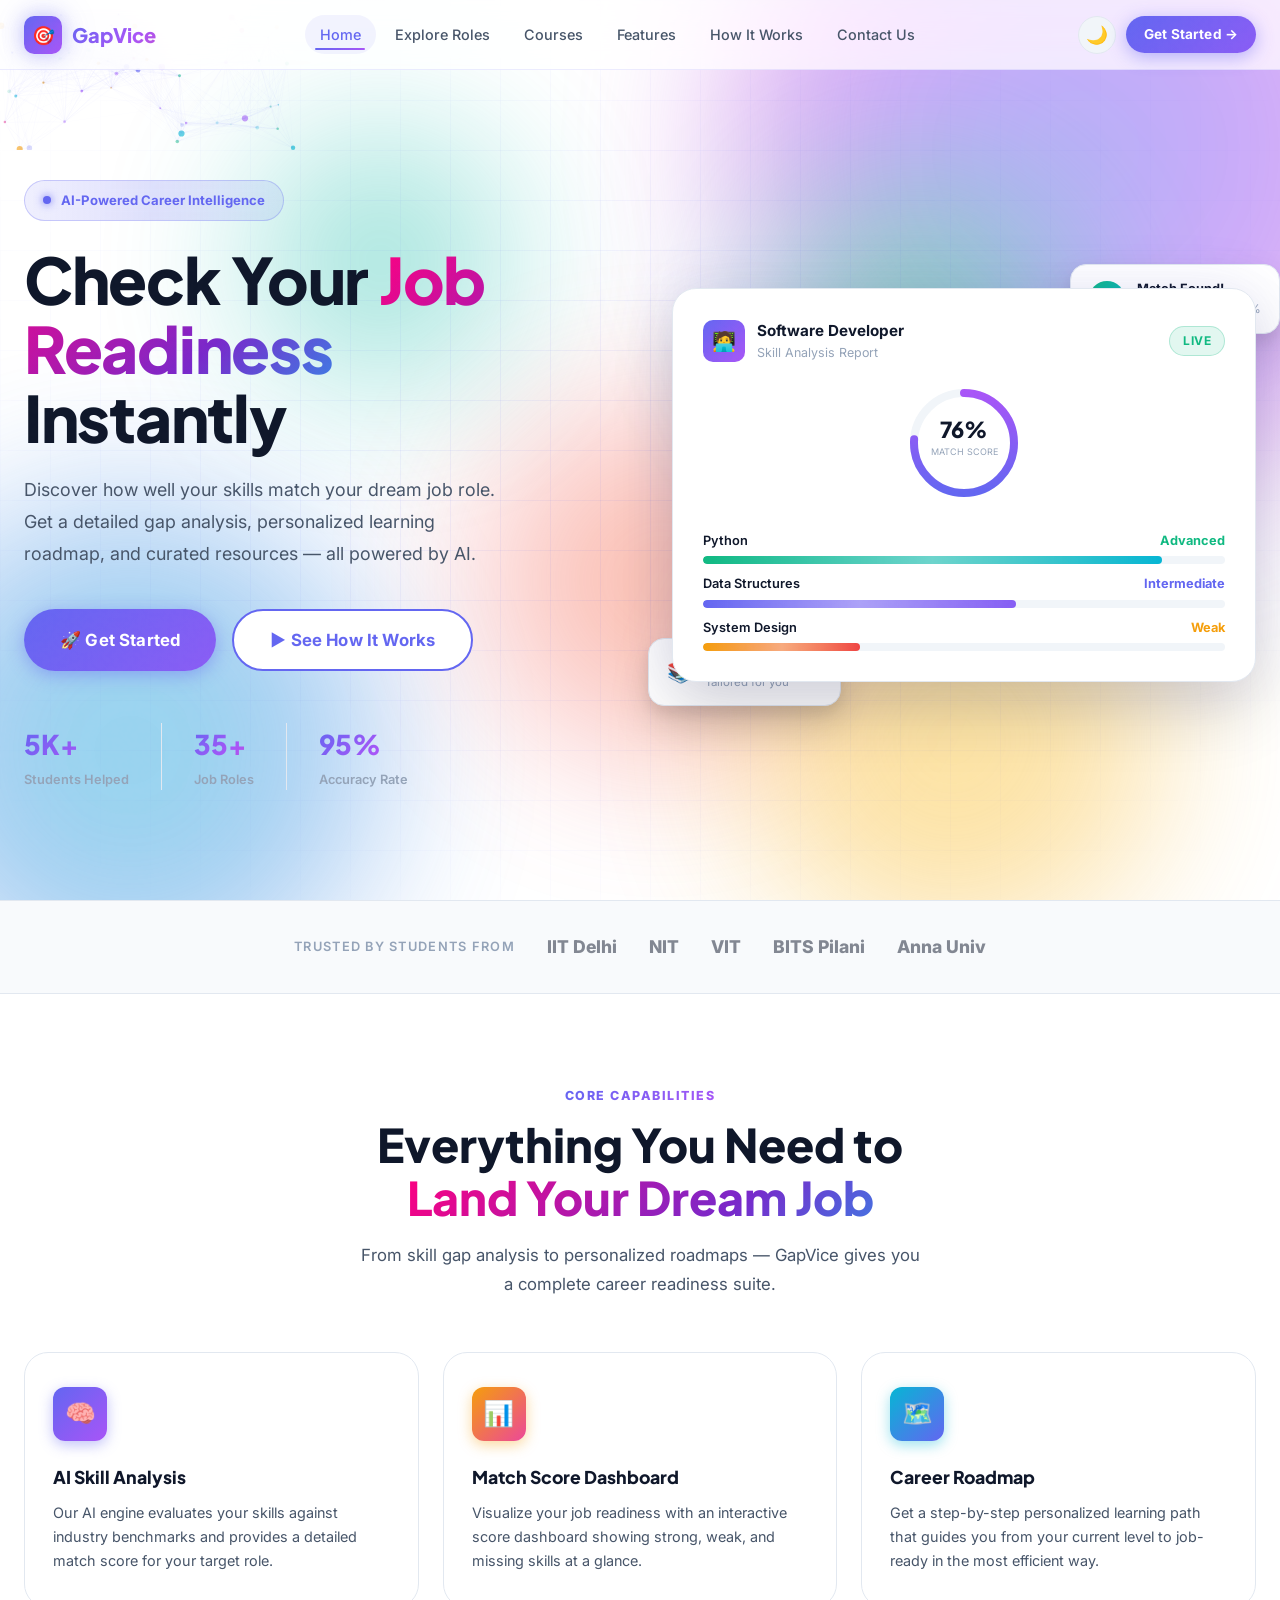
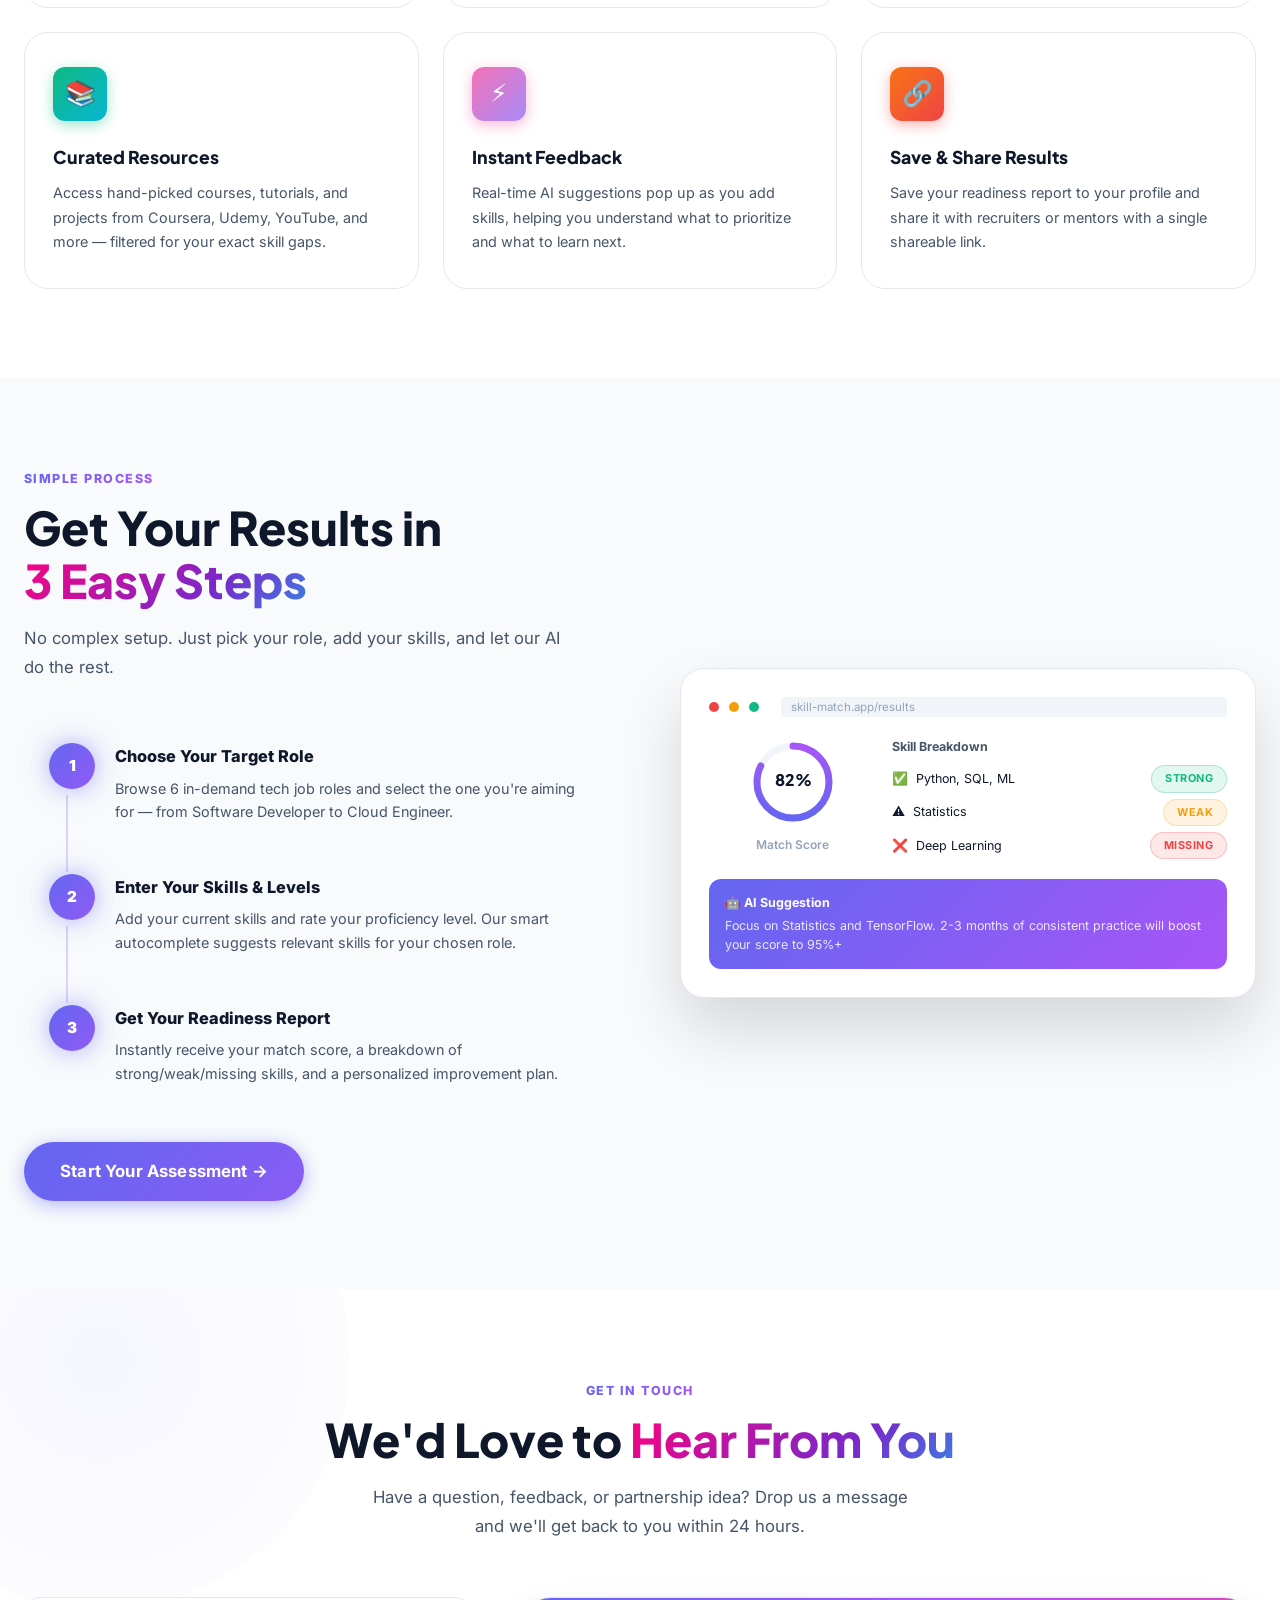
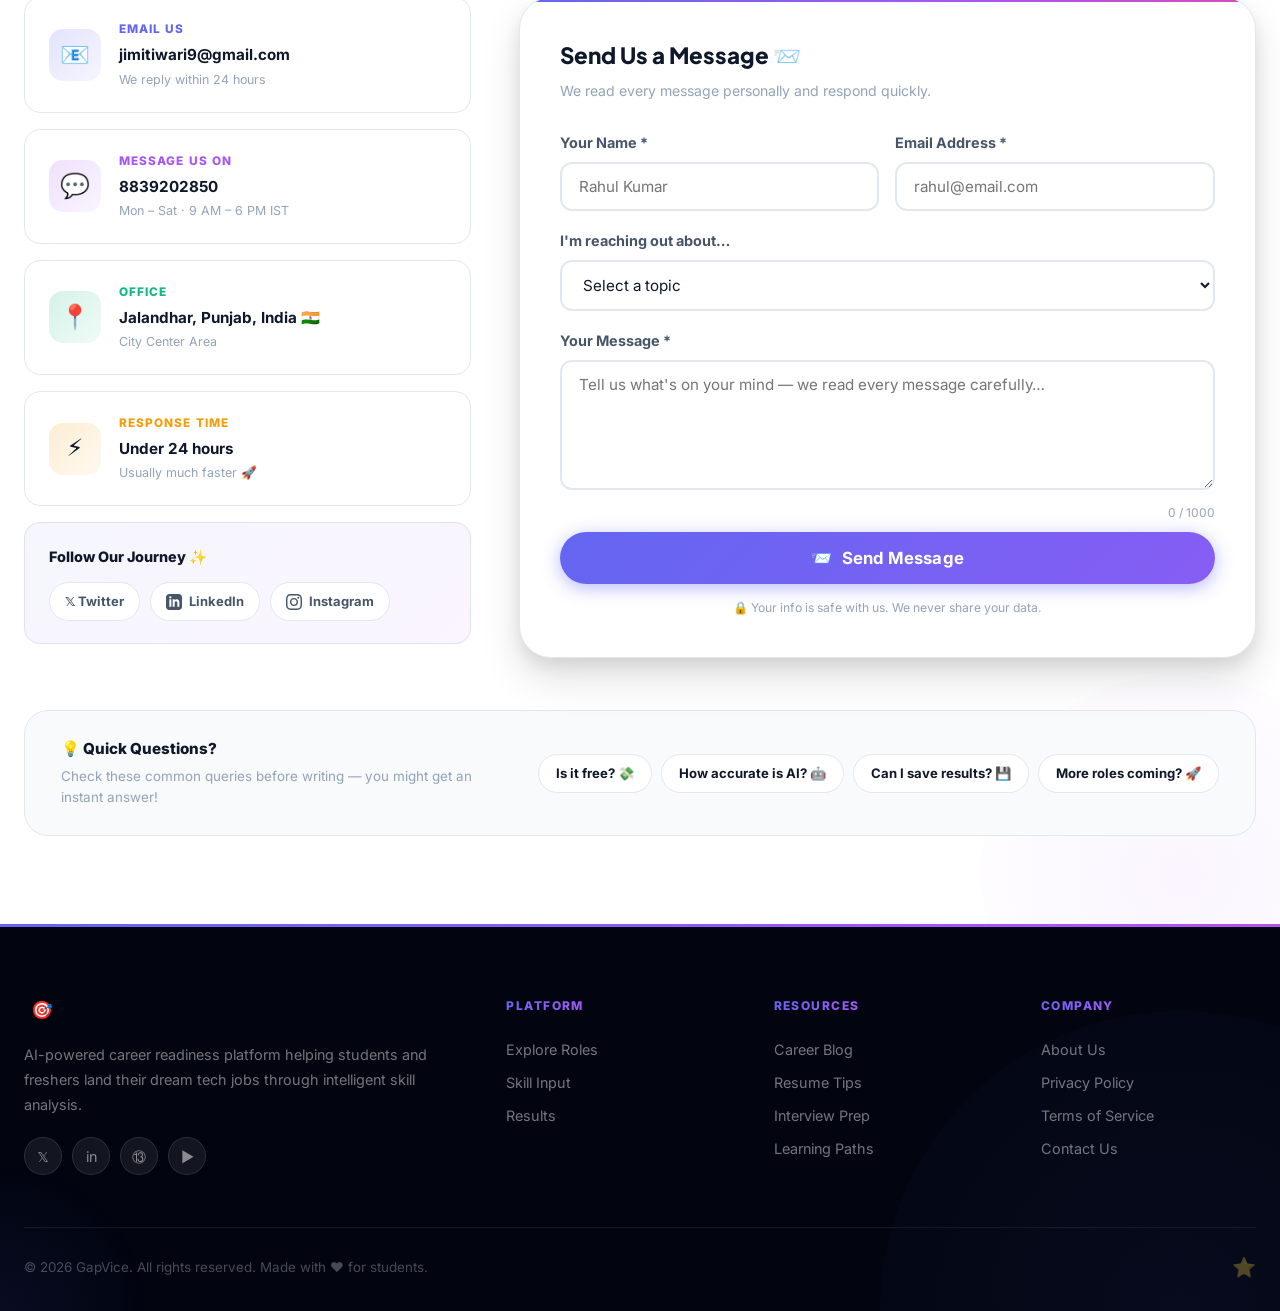
==== commit ac67fed5: "Update index.html" ====
--- a/index.html
+++ b/index.html
@@ -4,7 +4,7 @@
 <head>
   <meta charset="UTF-8" />
   <meta name="viewport" content="width=device-width, initial-scale=1.0" />
-  <title>Gap Vice — Check Your Job Readiness Instantly</title>
+  <title>Gap Vice - Free AI Career Guidance & Skill Analysis Tool</title>
   <meta name="description"
     content="Skill Match helps you evaluate your suitability for different job roles, identify skill gaps, and get personalized improvement suggestions." />
   <link rel="stylesheet" href="styles.css?v=3" />
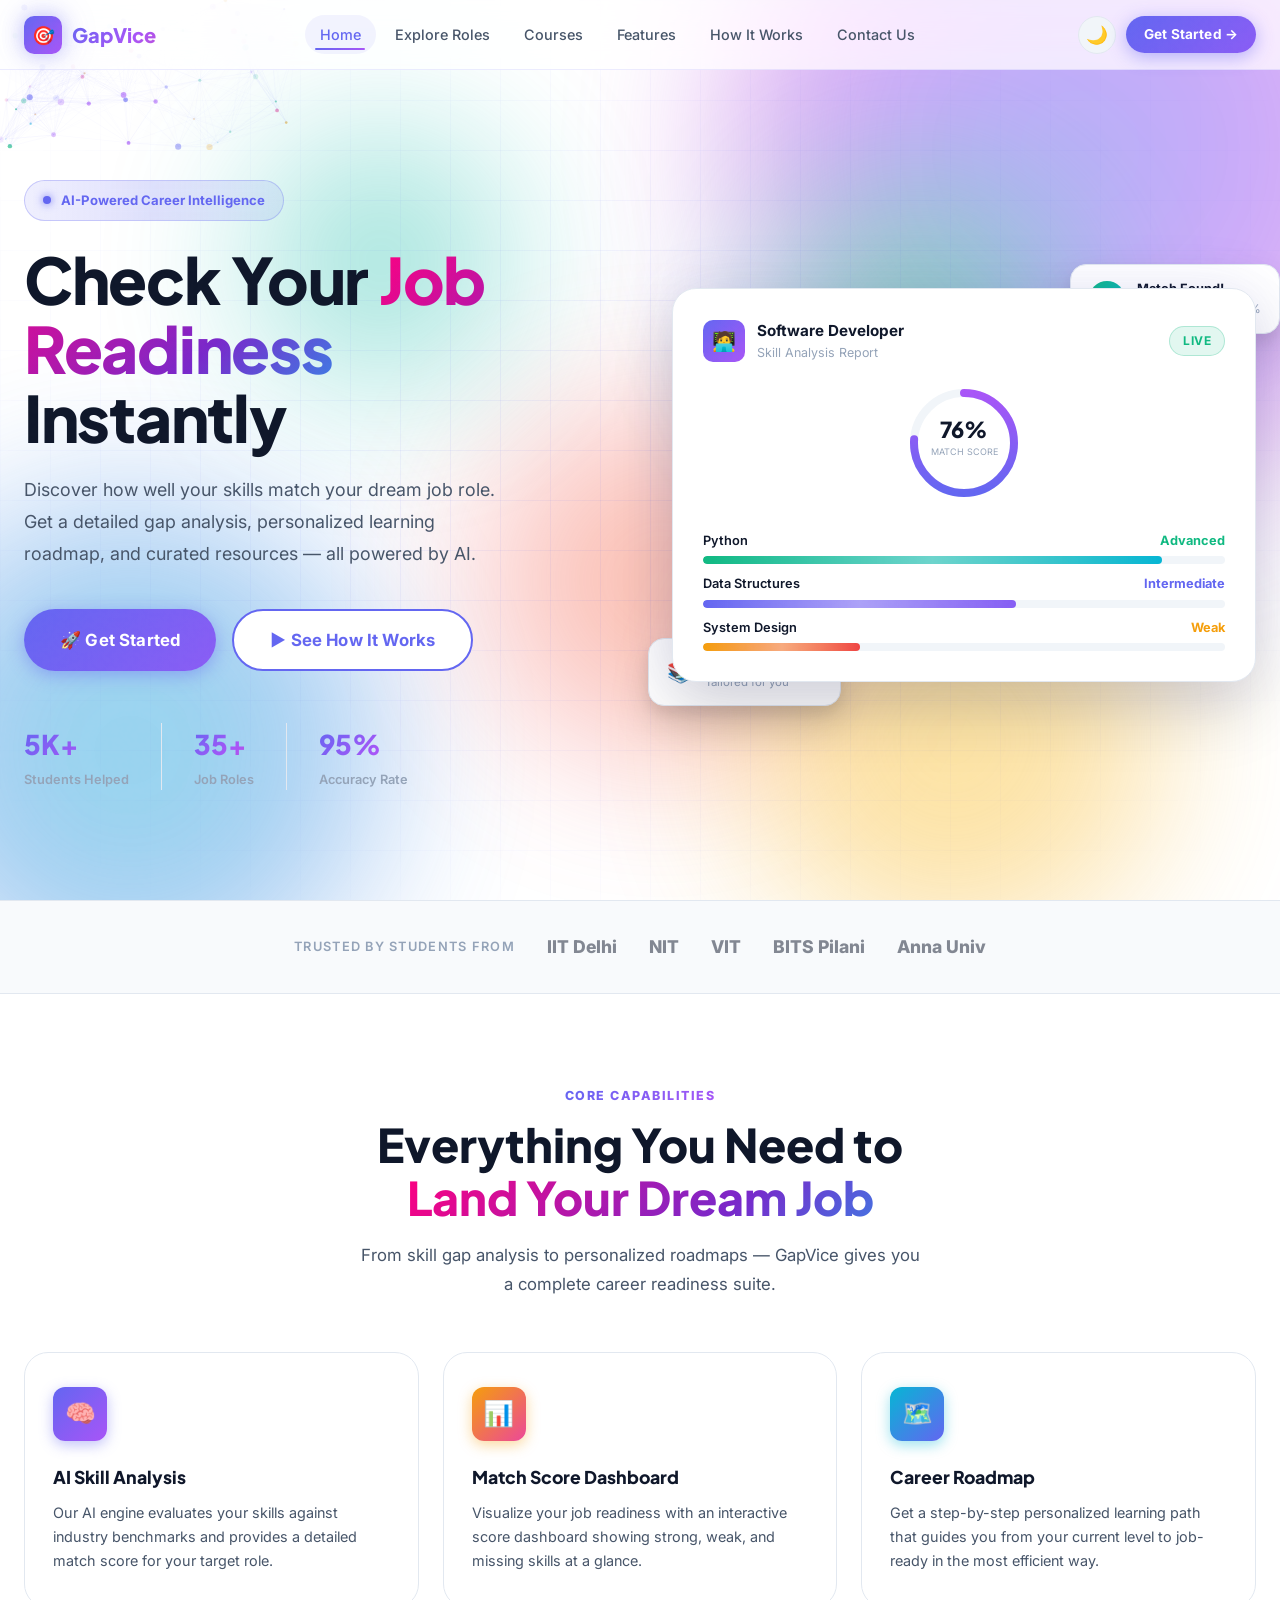
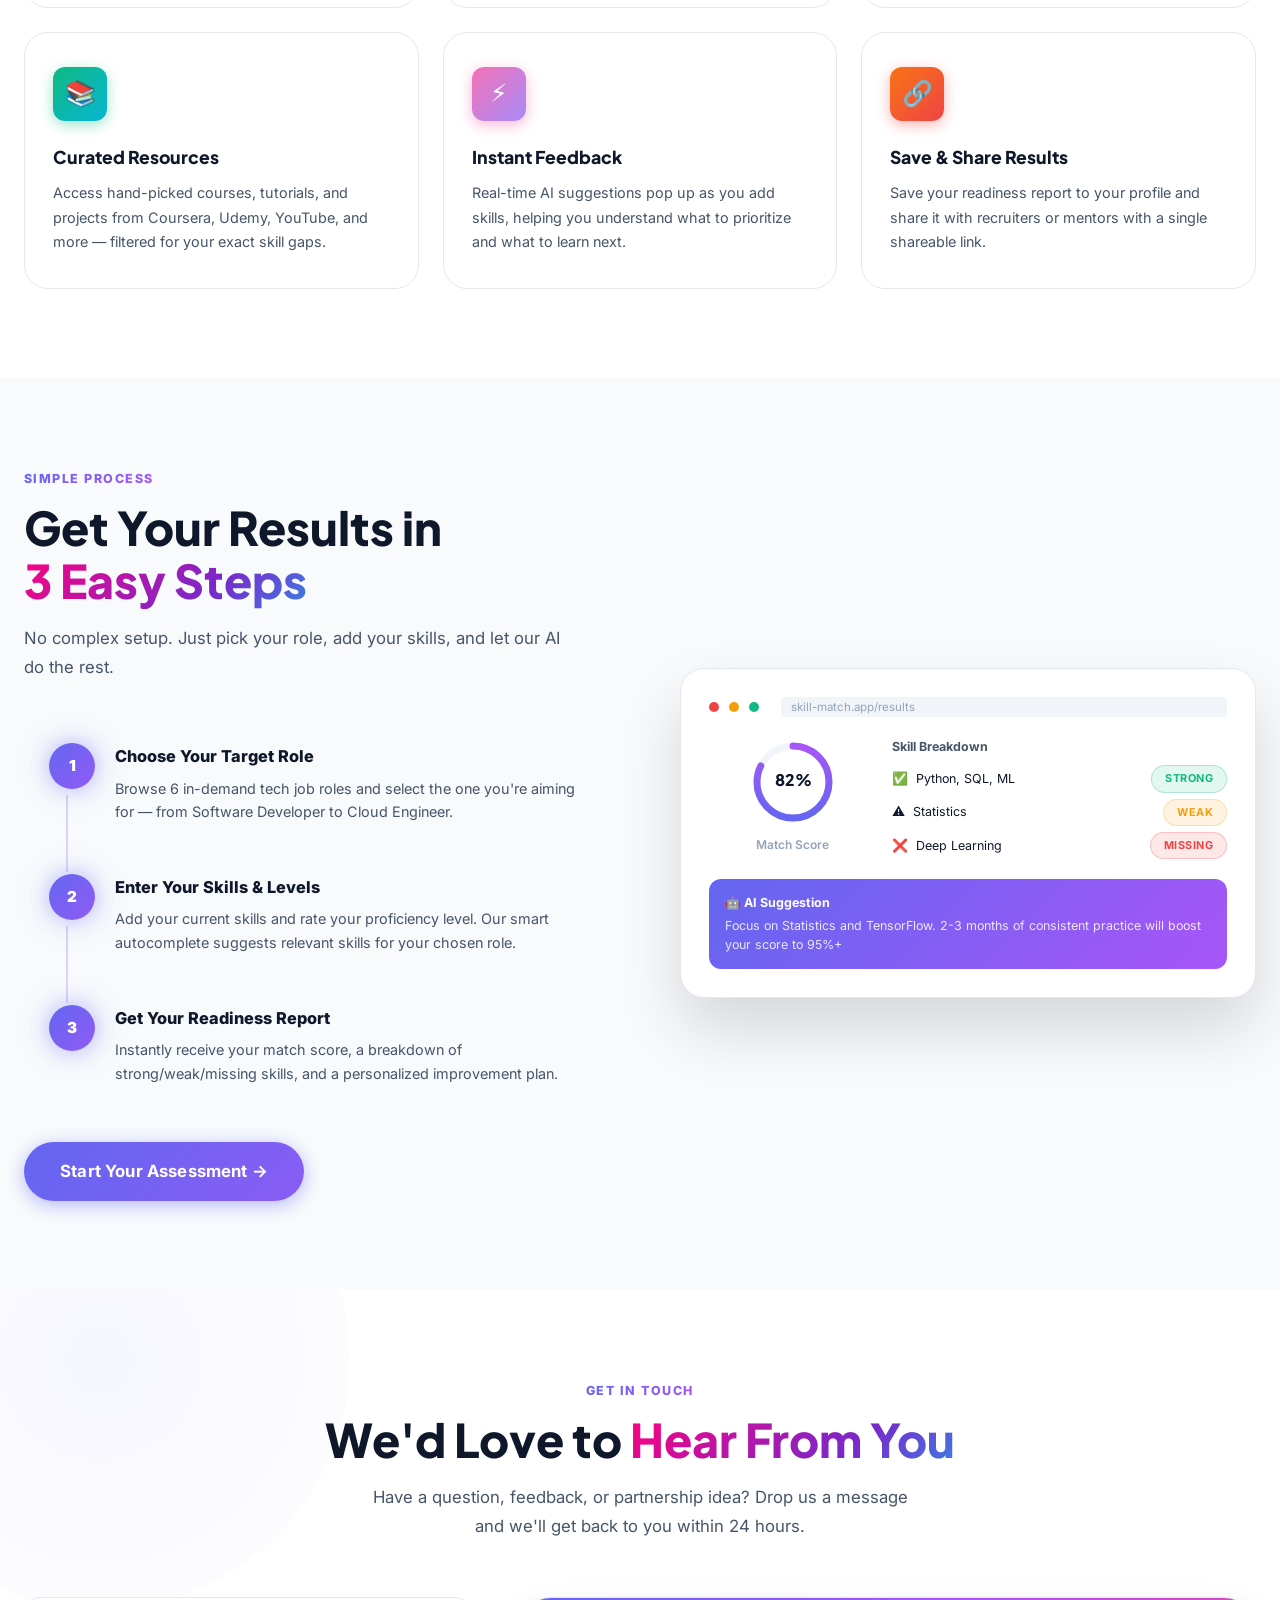
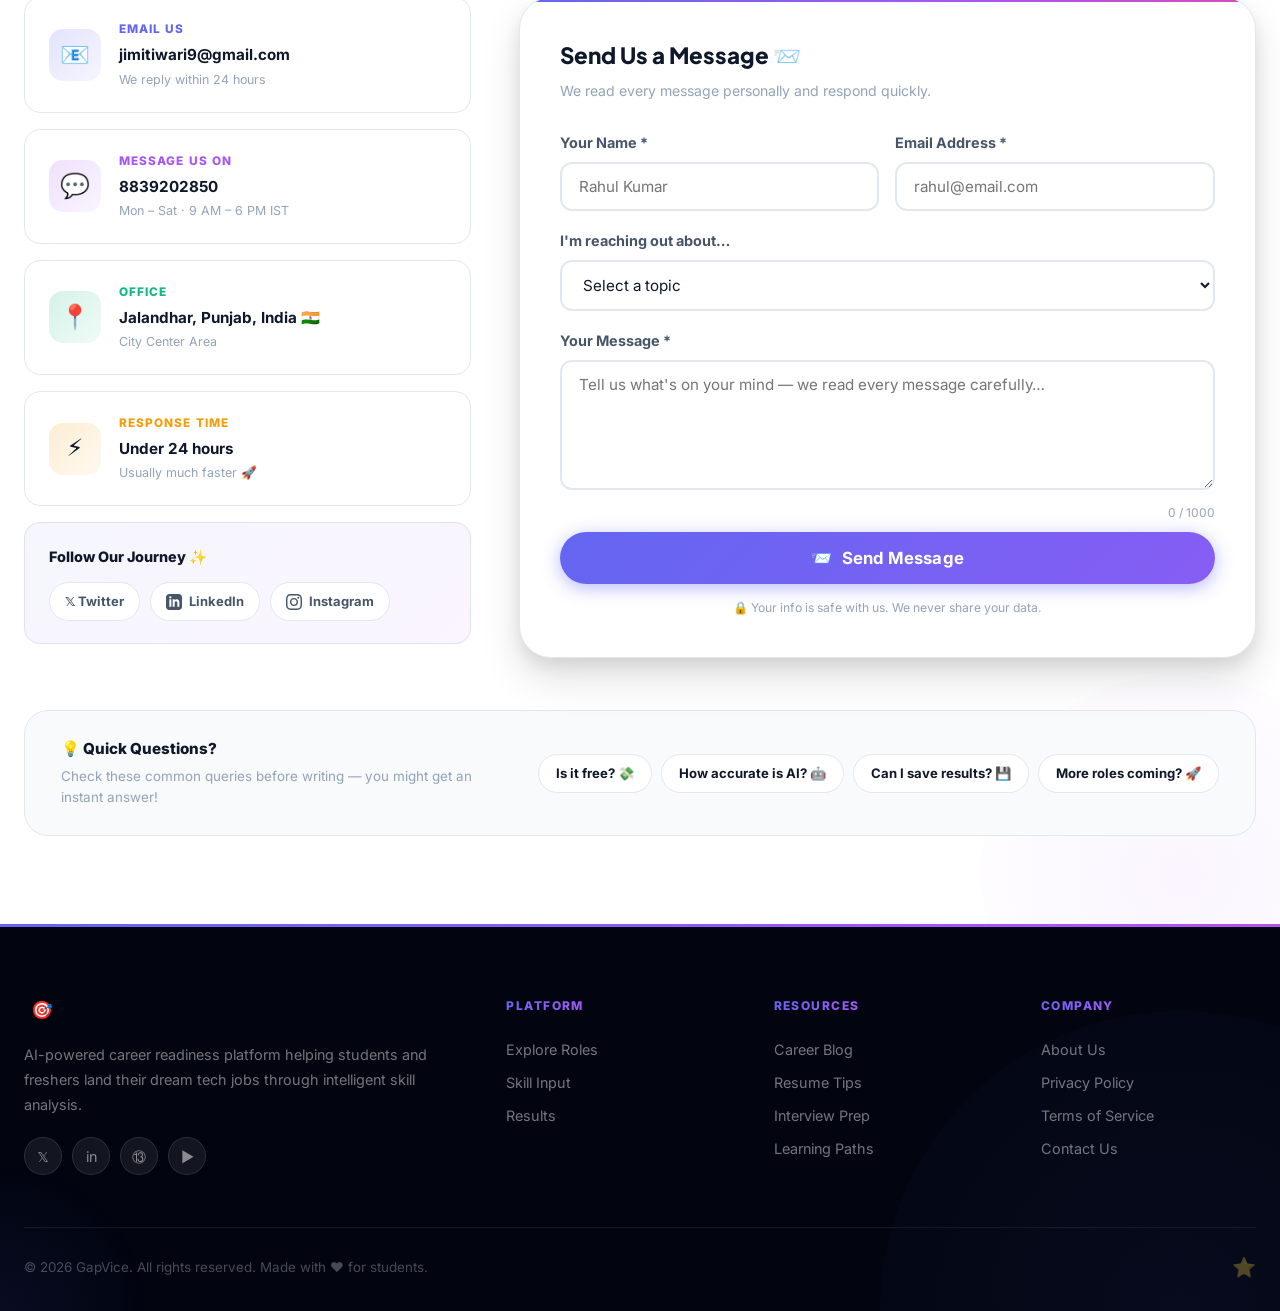
==== commit a7d15b24: "Update index.html" ====
--- a/index.html
+++ b/index.html
@@ -6,7 +6,7 @@
   <meta name="viewport" content="width=device-width, initial-scale=1.0" />
   <title>Gap Vice - Free AI Career Guidance & Skill Analysis Tool</title>
   <meta name="description"
-    content="Skill Match helps you evaluate your suitability for different job roles, identify skill gaps, and get personalized improvement suggestions." />
+    content="Gap Vice helps you evaluate your suitability for different job roles, identify skill gaps, and get personalized improvement suggestions." />
   <link rel="stylesheet" href="styles.css?v=3" />
   <link rel="icon"
     href="data:image/svg+xml,<svg xmlns='http://www.w3.org/2000/svg' viewBox='0 0 100 100'><text y='.9em' font-size='90'>🎯</text></svg>" />
